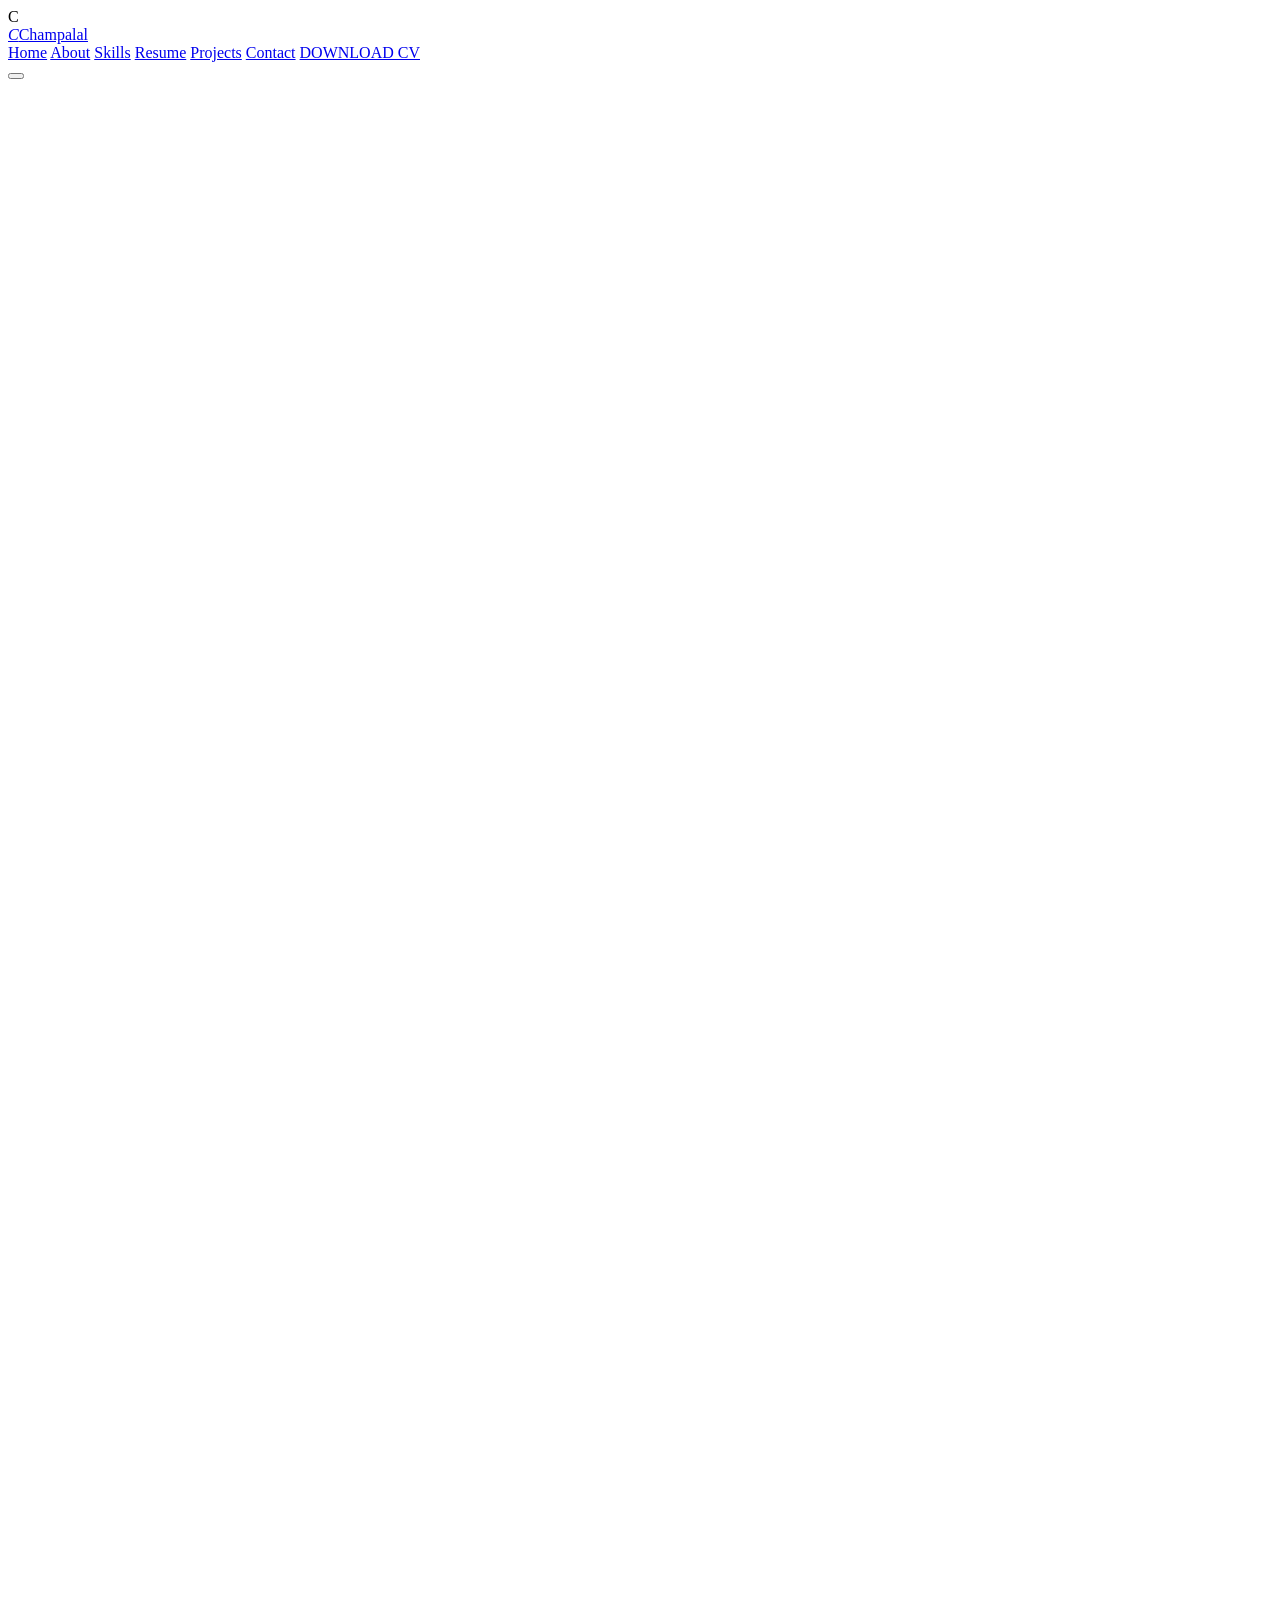
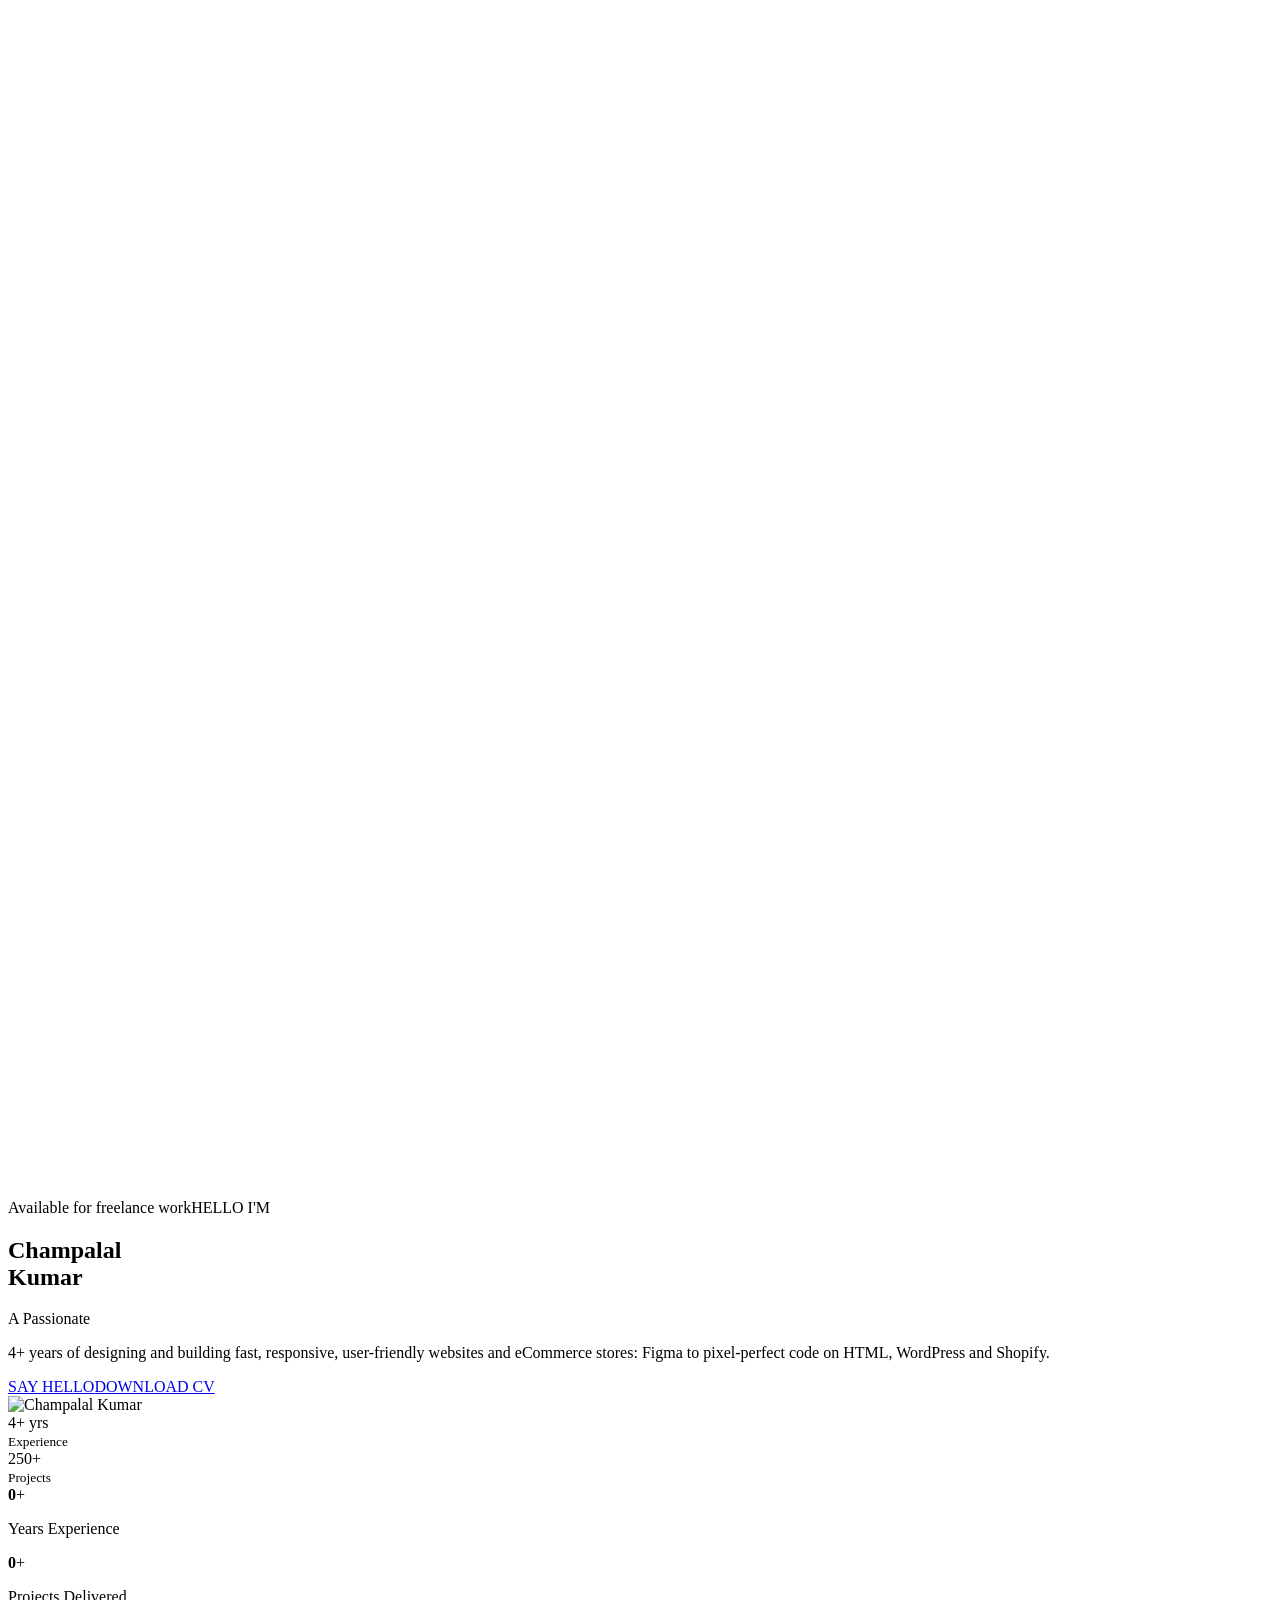
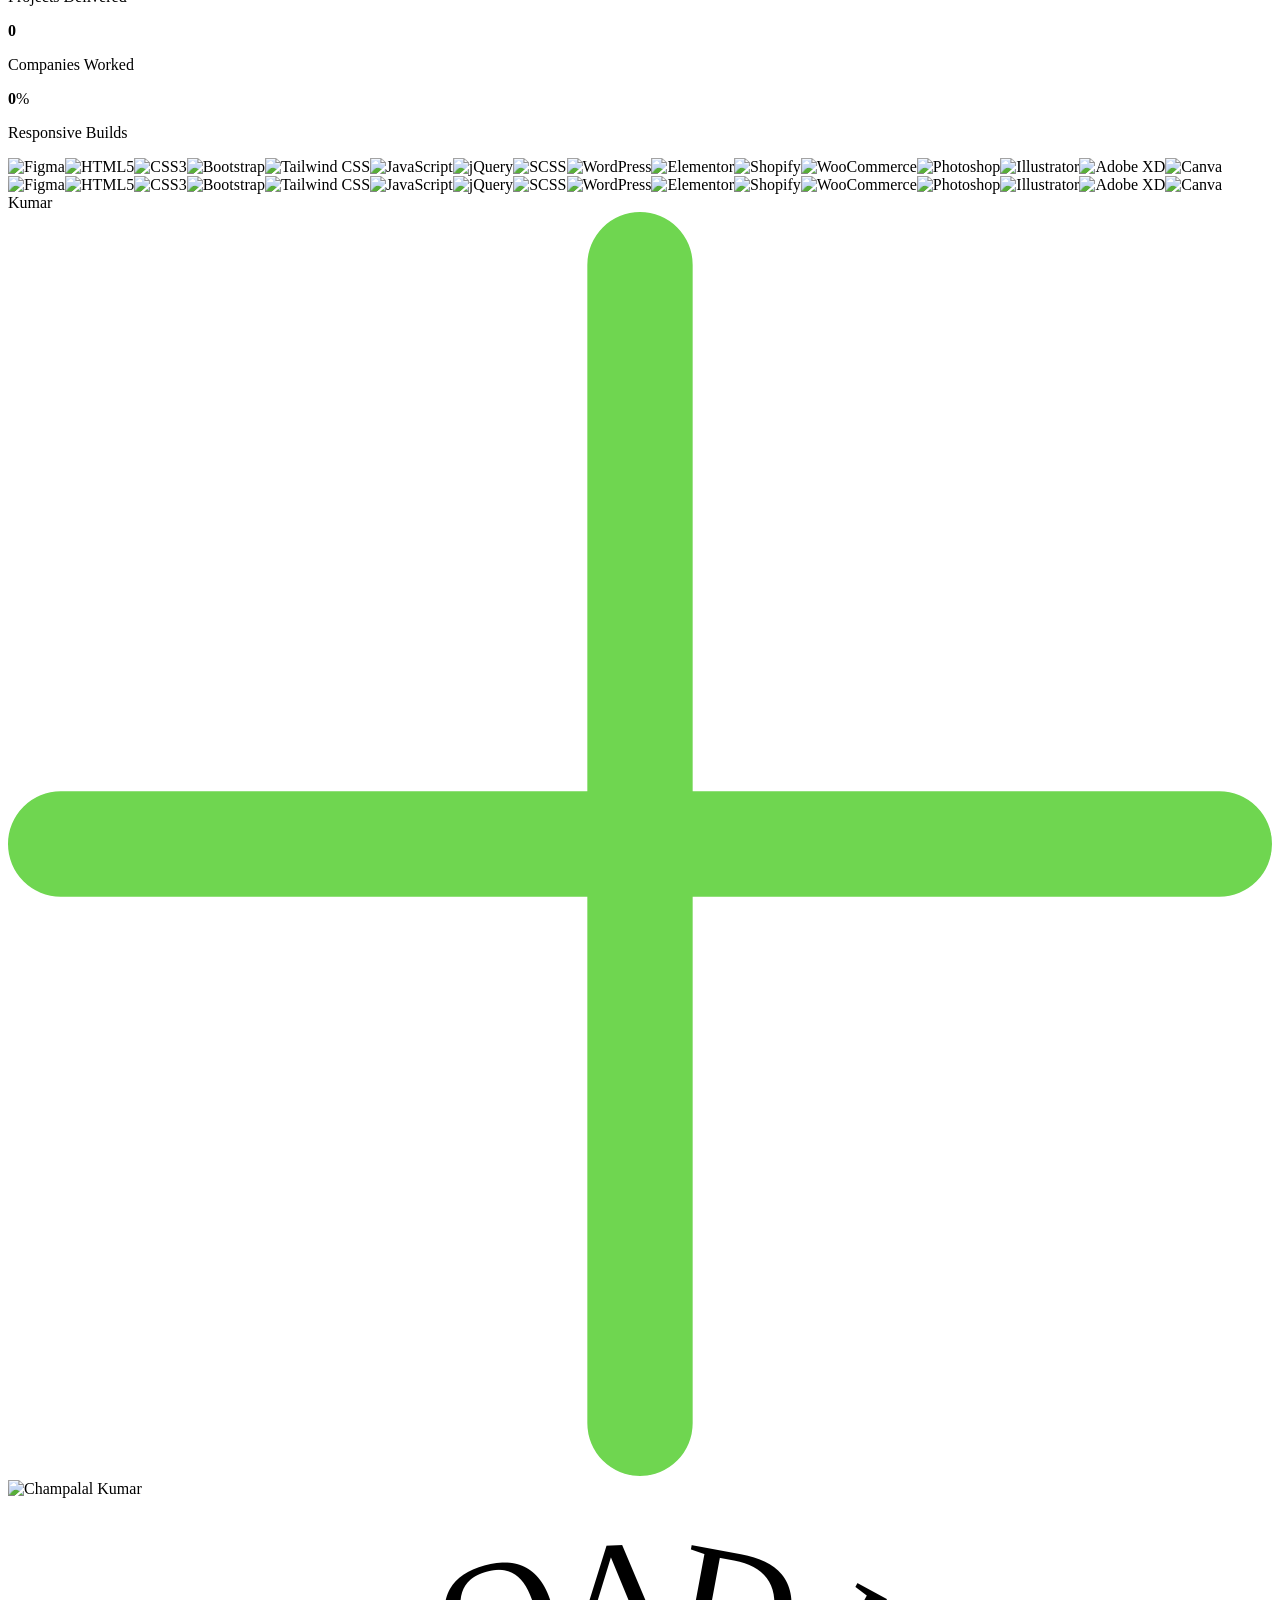
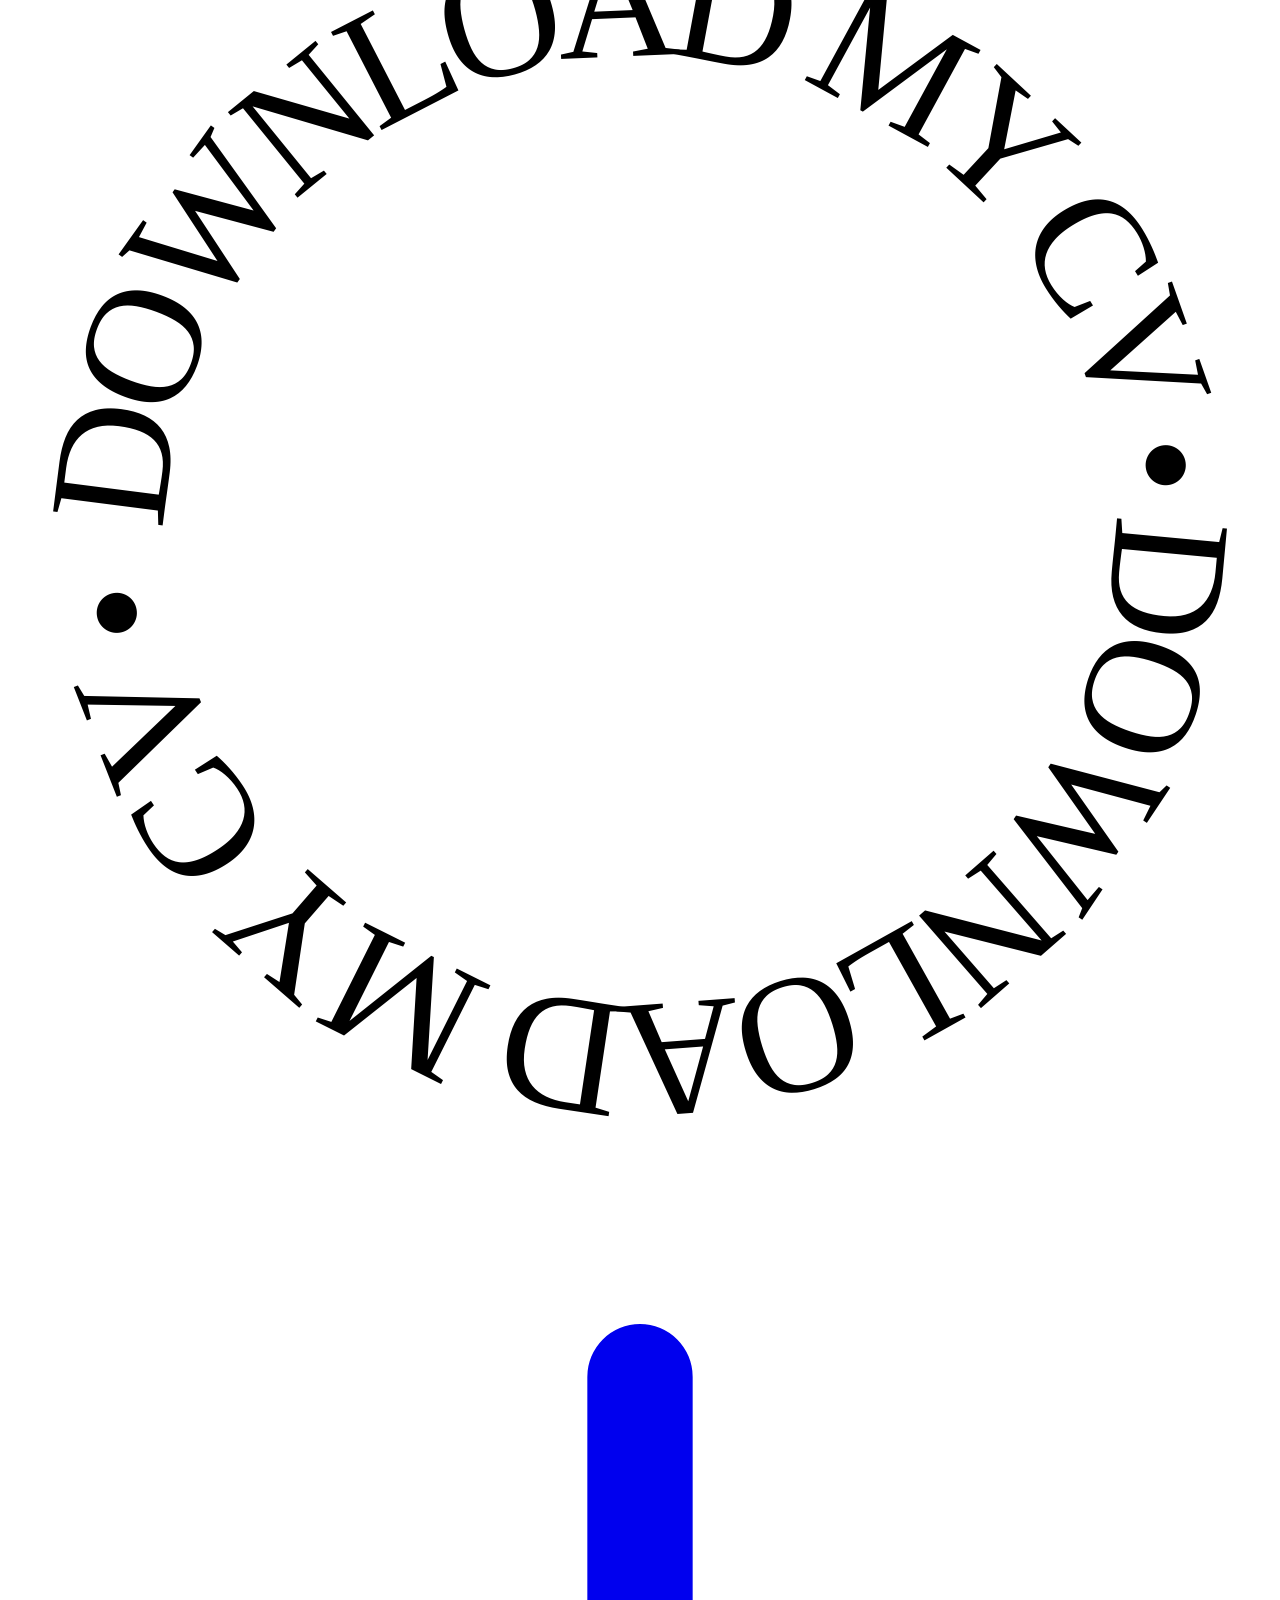
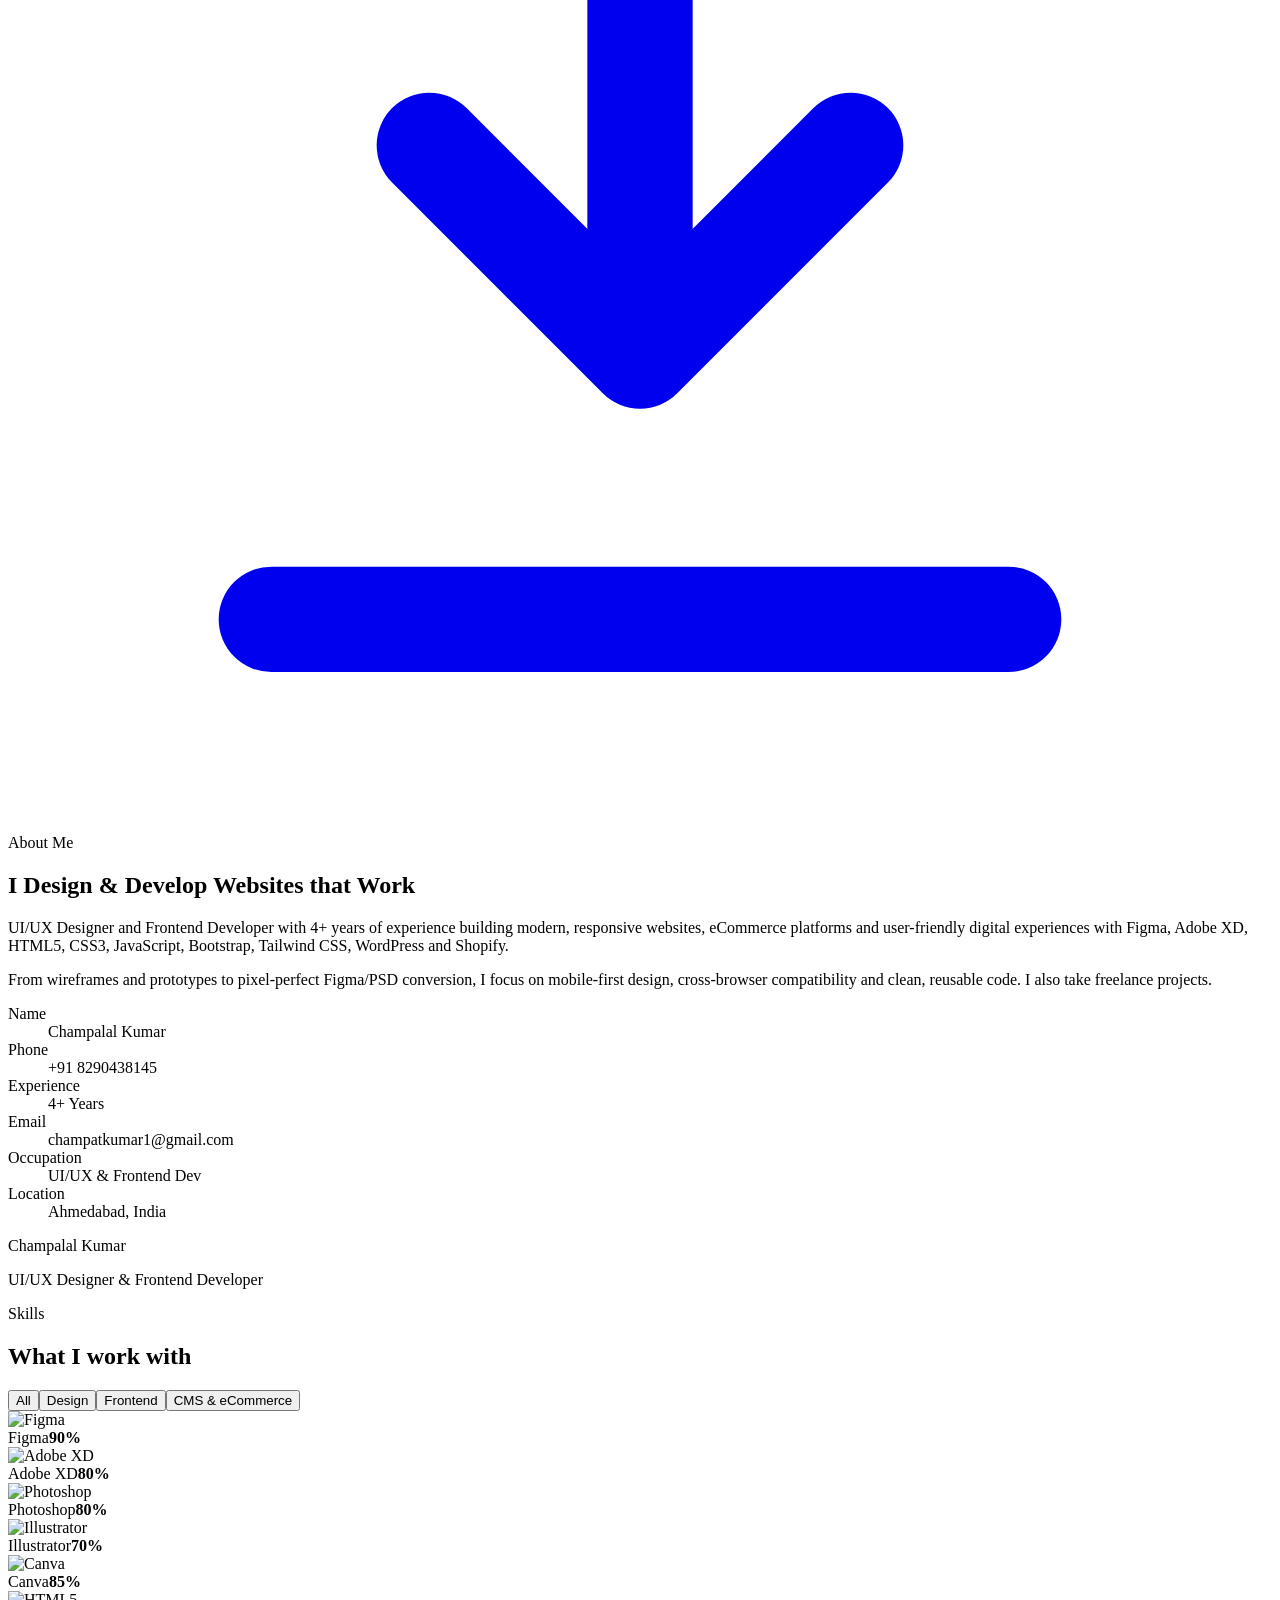
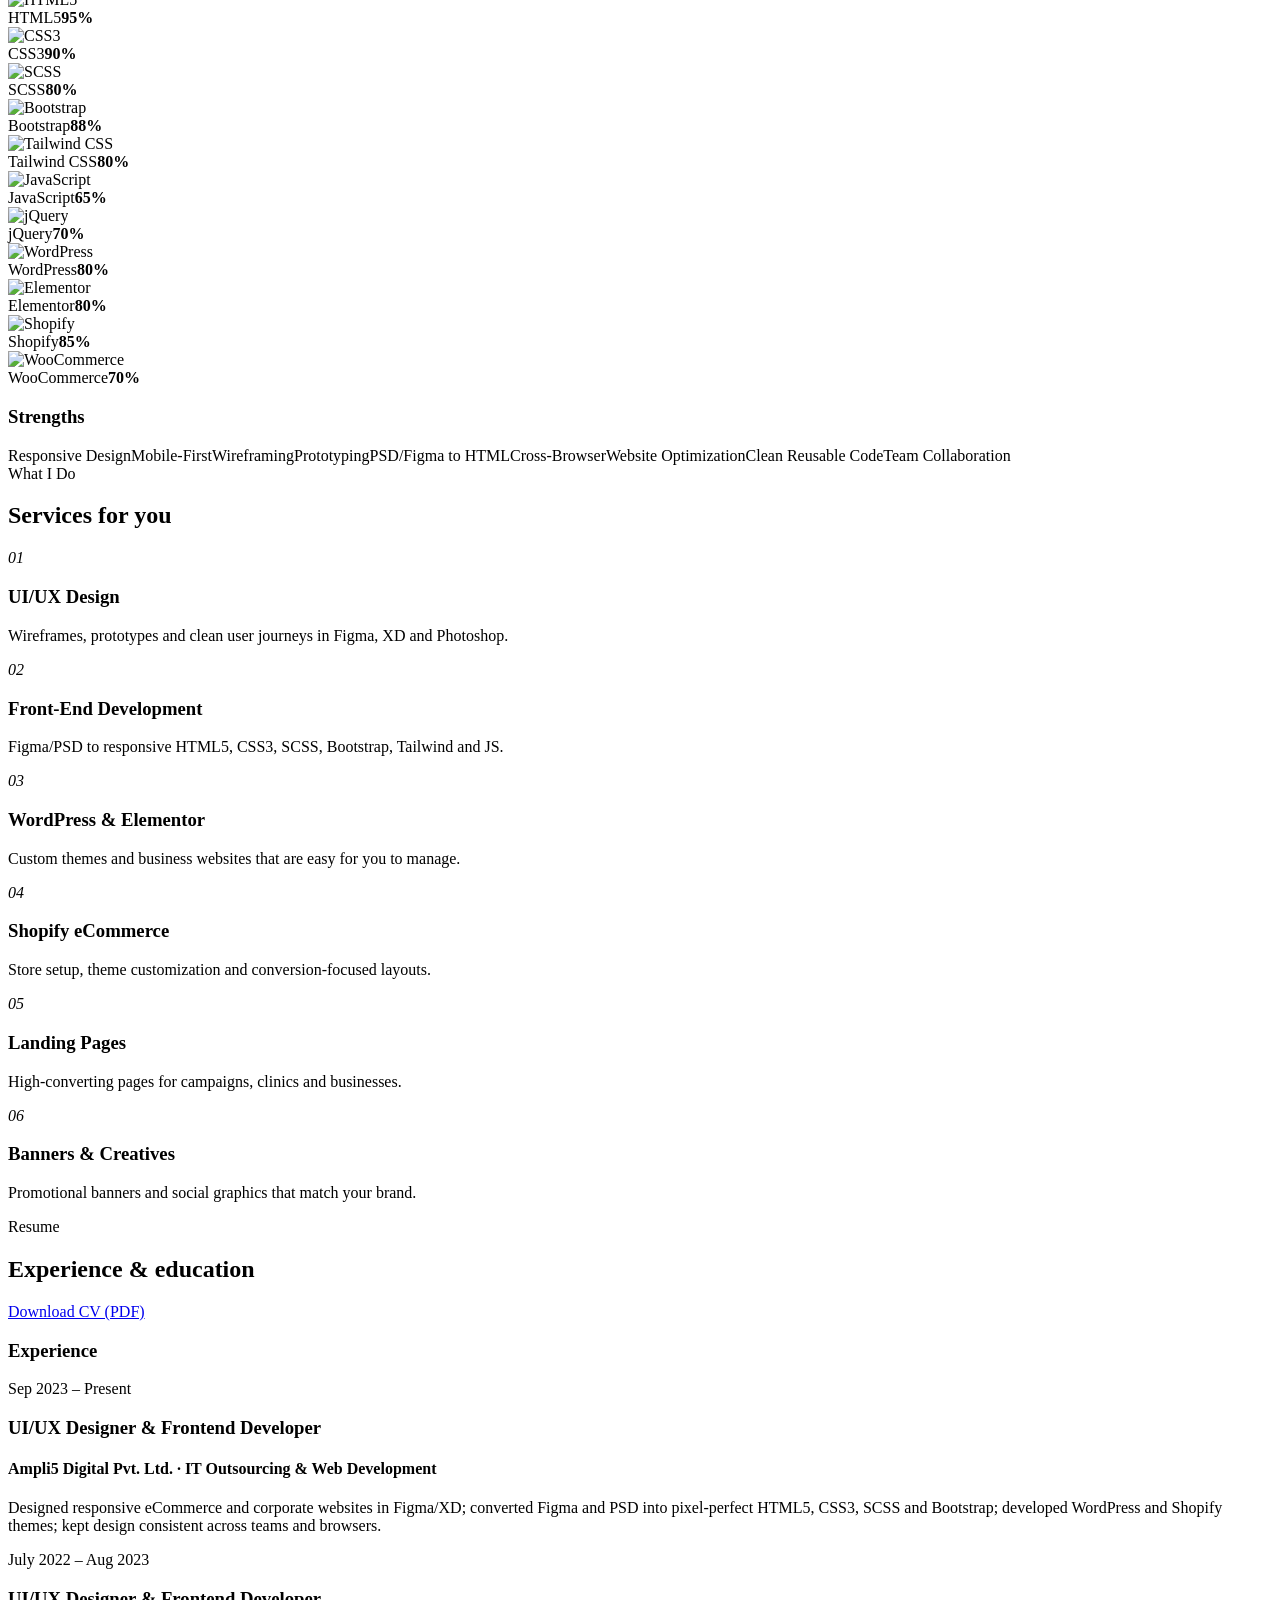
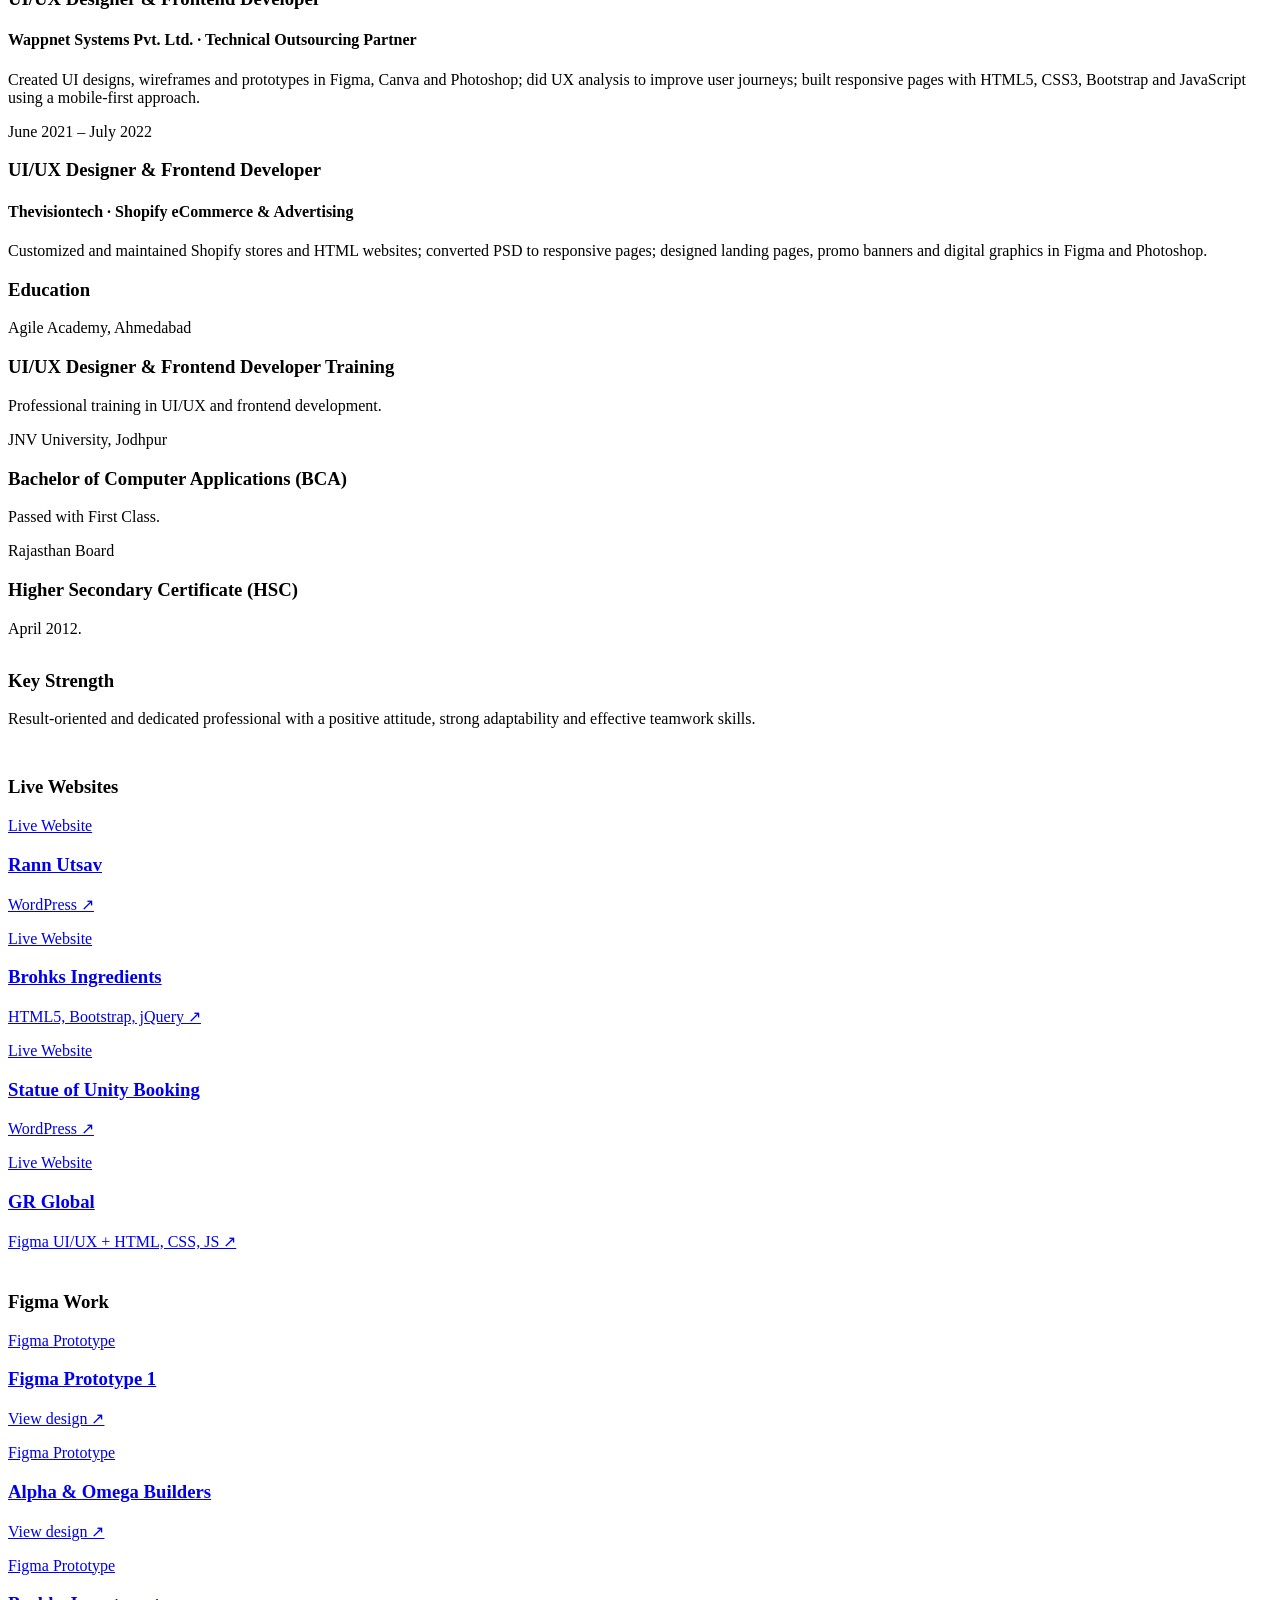
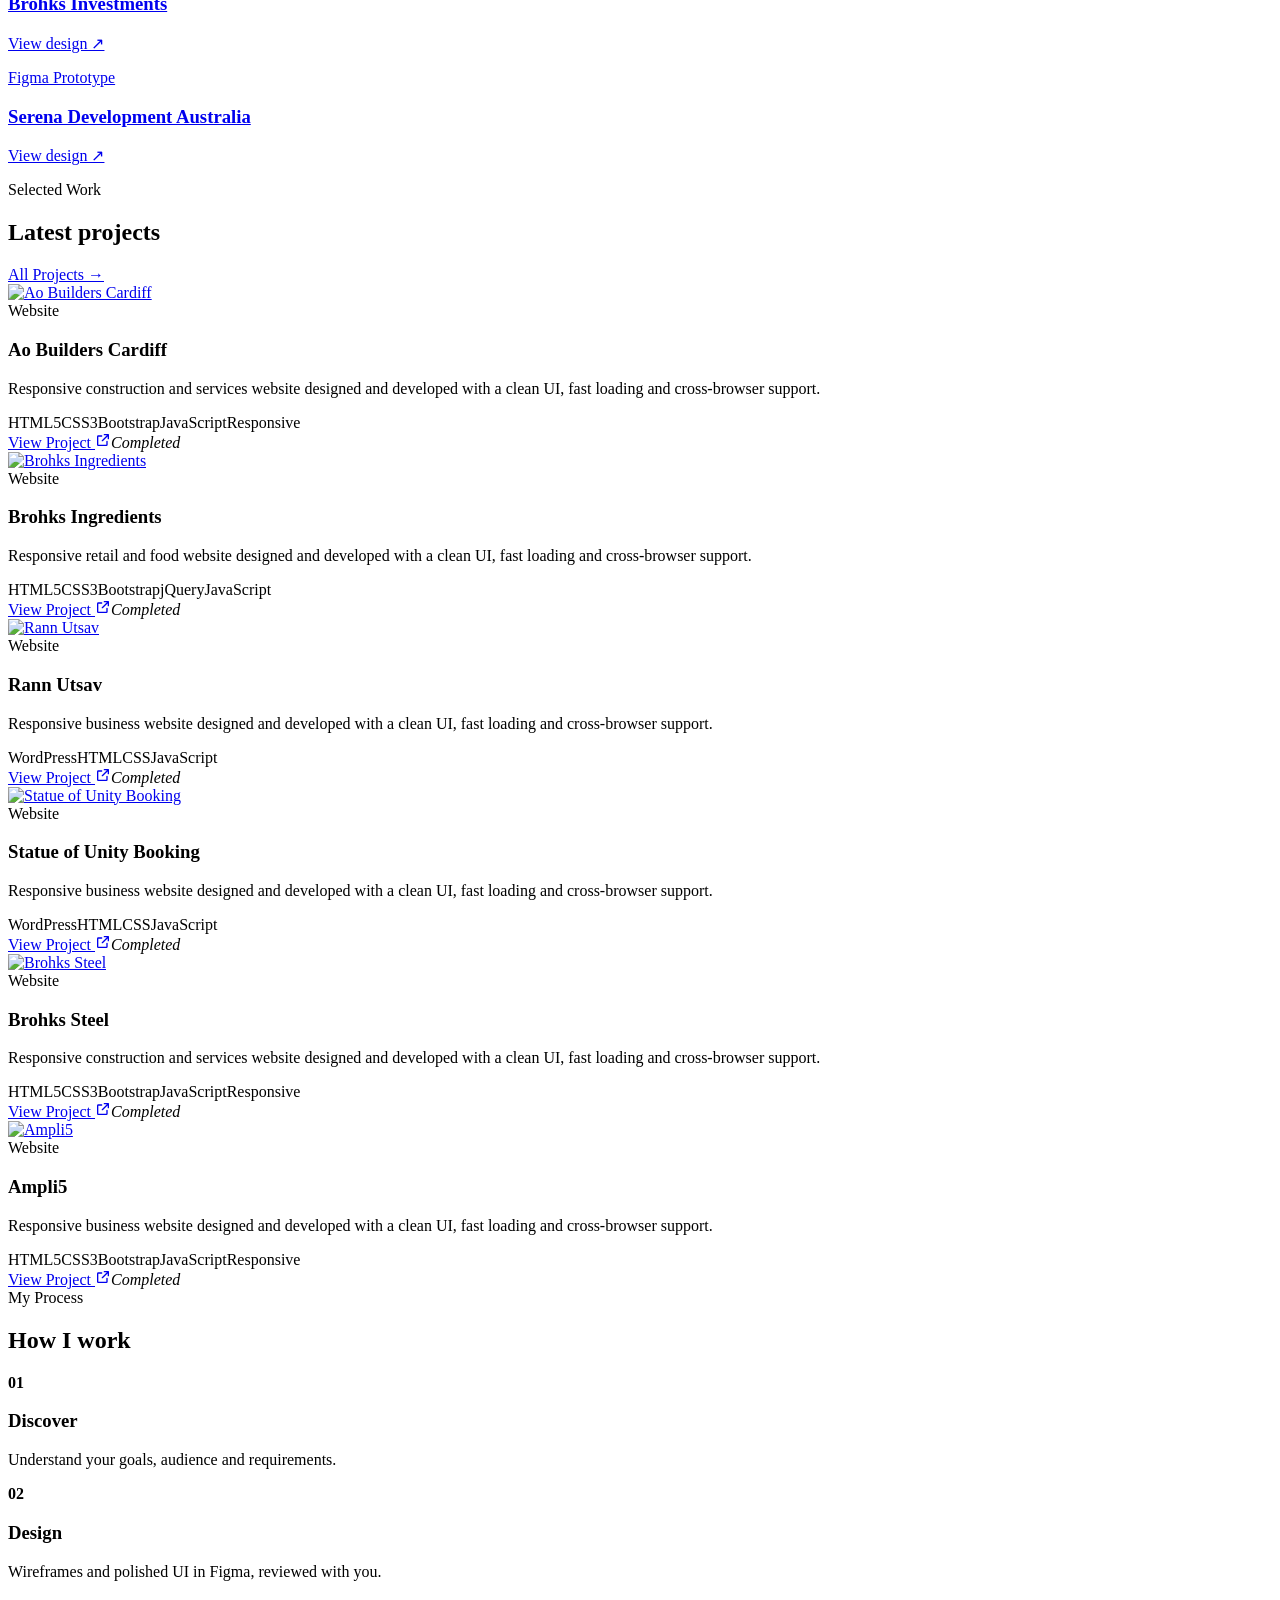
==== index.html @ 85acd635 "Champalal_UI_Developer_Portfolio new portfolio code file upload" ====
<!doctype html>
<html lang="en">

<head>
    <meta charset="utf-8">
    <meta name="viewport" content="width=device-width,initial-scale=1">
    <title>UI/UX Designer & Frontend Developer | Champalal Kumar</title>
    <meta name="description" content="Champalal Kumar - UI/UX Designer, Front-End Developer & Freelancer">
    <link rel="icon" href="images/favicon.svg">
    <link rel="preconnect" href="https://fonts.googleapis.com">
    <link rel="preconnect" href="https://fonts.gstatic.com" crossorigin>
    <link
        href="https://fonts.googleapis.com/css2?family=Jost:wght@300;400;500;600;700;800&family=Sacramento&display=swap"
        rel="stylesheet">
    <link rel="stylesheet" href="css/style.css">
</head>

<body>
    <div id="loader">
        <div class="ld"><span>C</span><i></i></div>
    </div>
    <div id="cur-dot"></div>
    <div id="cur-ring"></div>
    <div id="progress"></div>
    <header id="nav">
        <a class="brand" href="index.html"><em class="lg">C</em>Champalal</a>
        <nav id="menu">
            <a href="index.html#home">Home</a>
            <a href="index.html#about">About</a>
            <a href="index.html#skills">Skills</a>
            <a href="index.html#resume">Resume</a>
            <a href="projects.html">Projects</a>
            <a href="index.html#contact">Contact</a>
            <a class="btn small ghost cv" href="Champalal_Kumar_UIUX_Designer_and_Frontend_Developer.pdf" download>DOWNLOAD CV</a>
        </nav>
            <button id="burger" aria-label="Menu"><span></span><span></span><span></span></button>
    </header>
    <section class="hero" id="home">
        <div class="blob b1"></div>
        <div class="blob b2"></div><svg class="spk s1" viewBox="0 0 24 24">
            <path d="M12 1v22M1 12h22" stroke="#fff" stroke-width="2" stroke-linecap="round" />
        </svg><svg class="spk s2" viewBox="0 0 24 24">
            <path d="M12 1v22M1 12h22" stroke="#fff" stroke-width="2" stroke-linecap="round" />
        </svg><svg class="spk s3" viewBox="0 0 24 24">
            <path d="M12 1v22M1 12h22" stroke="#fff" stroke-width="2" stroke-linecap="round" />
        </svg><svg class="spk s4" viewBox="0 0 24 24">
            <path d="M12 1v22M1 12h22" stroke="#fff" stroke-width="2" stroke-linecap="round" />
        </svg><svg class="sq" viewBox="0 0 60 40" fill="none" stroke="#fff" stroke-width="2" stroke-linecap="round">
            <path d="M4 30c6-10 10 4 14-8s8 4 12-6 8 6 14-2" />
        </svg>
        <div class="wrap grid2">
            <div class="reveal"><span class="pill"><i></i> Available for freelance work</span><span class="hello">HELLO
                    I'M</span>
                <h1 class="big"><span class="split">Champalal</span><br><span class="split">Kumar</span></h1>
                <p class="typed">A Passionate <b id="typed"></b><span class="caret"></span></p>
                <p class="lead">4+ years of designing and building fast, responsive, user-friendly websites and
                    eCommerce stores: Figma to pixel-perfect code on HTML, WordPress and Shopify.</p>
                <div class="cta"><a class="btn" href="#contact">SAY HELLO</a><a class="btn ghost"
                        href="Champalal_Kumar_UIUX_Designer_and_Frontend_Developer.pdf" download>DOWNLOAD CV</a></div>
            </div>
            <div class="photo cut reveal d2">
                <div class="disc"></div><img src="images/me-hero.webp" alt="Champalal Kumar">
                <div class="chip c1">4+ yrs<br><small>Experience</small></div>
                <div class="chip c2">250+<br><small>Projects</small></div>
            </div>
        </div>
    </section>
    <section class="stats">
        <div class="wrap grid4">
            <div class="reveal"><b data-count="4">0</b>+<p>Years Experience</p>
            </div>
            <div class="reveal d1"><b data-count="250">0</b>+<p>Projects Delivered</p>
            </div>
            <div class="reveal d2"><b data-count="3">0</b>
                <p>Companies Worked</p>
            </div>
            <div class="reveal d3"><b data-count="100">0</b>%<p>Responsive Builds</p>
            </div>
        </div>
    </section>
    <div class="marq">
        <div class="mt"><span class="lgo" title="Figma"><img src="images/logos/figma.svg" alt="Figma"
                    loading="lazy"></span><span class="lgo" title="HTML5"><img src="images/logos/html5.svg" alt="HTML5"
                    loading="lazy"></span><span class="lgo" title="CSS3"><img src="images/logos/css.svg" alt="CSS3"
                    loading="lazy"></span><span class="lgo" title="Bootstrap"><img src="images/logos/bootstrap.svg"
                    alt="Bootstrap" loading="lazy"></span><span class="lgo" title="Tailwind CSS"><img
                    src="images/logos/tailwindcss.svg" alt="Tailwind CSS" loading="lazy"></span><span class="lgo"
                title="JavaScript"><img src="images/logos/javascript.svg" alt="JavaScript" loading="lazy"></span><span
                class="lgo" title="jQuery"><img src="images/logos/jquery.svg" alt="jQuery" loading="lazy"></span><span
                class="lgo" title="SCSS"><img src="images/logos/sass.svg" alt="SCSS" loading="lazy"></span><span
                class="lgo" title="WordPress"><img src="images/logos/wordpress.svg" alt="WordPress"
                    loading="lazy"></span><span class="lgo" title="Elementor"><img src="images/logos/elementor.svg"
                    alt="Elementor" loading="lazy"></span><span class="lgo" title="Shopify"><img
                    src="images/logos/shopify.svg" alt="Shopify" loading="lazy"></span><span class="lgo"
                title="WooCommerce"><img src="images/logos/woocommerce.svg" alt="WooCommerce"
                    loading="lazy"></span><span class="lgo" title="Photoshop"><img src="images/logos/photoshop.svg"
                    alt="Photoshop" loading="lazy"></span><span class="lgo" title="Illustrator"><img
                    src="images/logos/illustrator.svg" alt="Illustrator" loading="lazy"></span><span class="lgo"
                title="Adobe XD"><img src="images/logos/xd.svg" alt="Adobe XD" loading="lazy"></span><span class="lgo"
                title="Canva"><img src="images/logos/canva.svg" alt="Canva" loading="lazy"></span><span class="lgo"
                title="Figma"><img src="images/logos/figma.svg" alt="Figma" loading="lazy"></span><span class="lgo"
                title="HTML5"><img src="images/logos/html5.svg" alt="HTML5" loading="lazy"></span><span class="lgo"
                title="CSS3"><img src="images/logos/css.svg" alt="CSS3" loading="lazy"></span><span class="lgo"
                title="Bootstrap"><img src="images/logos/bootstrap.svg" alt="Bootstrap" loading="lazy"></span><span
                class="lgo" title="Tailwind CSS"><img src="images/logos/tailwindcss.svg" alt="Tailwind CSS"
                    loading="lazy"></span><span class="lgo" title="JavaScript"><img src="images/logos/javascript.svg"
                    alt="JavaScript" loading="lazy"></span><span class="lgo" title="jQuery"><img
                    src="images/logos/jquery.svg" alt="jQuery" loading="lazy"></span><span class="lgo" title="SCSS"><img
                    src="images/logos/sass.svg" alt="SCSS" loading="lazy"></span><span class="lgo"
                title="WordPress"><img src="images/logos/wordpress.svg" alt="WordPress" loading="lazy"></span><span
                class="lgo" title="Elementor"><img src="images/logos/elementor.svg" alt="Elementor"
                    loading="lazy"></span><span class="lgo" title="Shopify"><img src="images/logos/shopify.svg"
                    alt="Shopify" loading="lazy"></span><span class="lgo" title="WooCommerce"><img
                    src="images/logos/woocommerce.svg" alt="WooCommerce" loading="lazy"></span><span class="lgo"
                title="Photoshop"><img src="images/logos/photoshop.svg" alt="Photoshop" loading="lazy"></span><span
                class="lgo" title="Illustrator"><img src="images/logos/illustrator.svg" alt="Illustrator"
                    loading="lazy"></span><span class="lgo" title="Adobe XD"><img src="images/logos/xd.svg"
                    alt="Adobe XD" loading="lazy"></span><span class="lgo" title="Canva"><img
                    src="images/logos/canva.svg" alt="Canva" loading="lazy"></span></div>
    </div>
    <section class="sec light" id="about">
        <div class="bgtxt" aria-hidden="true">Kumar</div><svg class="spk sg" viewBox="0 0 24 24">
            <path d="M12 1v22M1 12h22" stroke="#6fd650" stroke-width="2" stroke-linecap="round" />
        </svg>
        <div class="wrap grid2 top aboutg">
            <div class="reveal">
                <div class="acard"><i class="q1"></i><i class="q2"></i><i class="q3"></i>
                    <div class="aimg"><img src="images/me-about.webp" alt="Champalal Kumar" loading="lazy"></div>
                    <a class="cvbadge" href="Champalal_Kumar_UIUX_Designer_and_Frontend_Developer.pdf" download
                        aria-label="Download my CV"><svg class="rt" viewBox="0 0 120 120">
                            <defs>
                                <path id="cp" d="M60,60 m-45,0 a45,45 0 1,1 90,0 a45,45 0 1,1 -90,0" />
                            </defs><text>
                                <textPath href="#cp" textLength="278" lengthAdjust="spacing">DOWNLOAD MY CV • DOWNLOAD
                                    MY CV •</textPath>
                            </text>
                        </svg><svg class="dl" viewBox="0 0 24 24" fill="none" stroke="currentColor" stroke-width="2"
                            stroke-linecap="round" stroke-linejoin="round">
                            <path d="M12 4v11m0 0l-4-4m4 4l4-4M5 20h14" />
                        </svg></a>
                </div>
            </div>
            <div class="reveal d1"><span class="kicker">About Me</span>
                <h2>I Design & Develop Websites that Work</h2>
                <p>UI/UX Designer and Frontend Developer with 4+ years of experience building modern, responsive
                    websites, eCommerce platforms and user-friendly digital experiences with Figma, Adobe XD, HTML5,
                    CSS3, JavaScript, Bootstrap, Tailwind CSS, WordPress and Shopify.</p>
                <p>From wireframes and prototypes to pixel-perfect Figma/PSD conversion, I focus on mobile-first design,
                    cross-browser compatibility and clean, reusable code. I also take freelance projects.</p>
                <dl class="dinfo">
                    <dt>Name</dt>
                    <dd>Champalal Kumar</dd>
                    <dt>Phone</dt>
                    <dd>+91 8290438145</dd>
                    <dt>Experience</dt>
                    <dd>4+ Years</dd>
                    <dt>Email</dt>
                    <dd>champatkumar1@gmail.com</dd>
                    <dt>Occupation</dt>
                    <dd>UI/UX &amp; Frontend Dev</dd>
                    <dt>Location</dt>
                    <dd>Ahmedabad, India</dd>
                </dl>
                <div class="sign"><span>Champalal Kumar</span>
                    <p><!--<b>CHAMPALAL KUMAR</b> -->UI/UX Designer &amp; Frontend Developer</p>
                </div>
            </div>
        </div>
    </section>
    <section class="sec alt" id="skills">
        <div class="wrap"><span class="kicker">Skills</span>
            <h2 class="reveal">What I work with</h2>
            <div class="stabs reveal"><button data-s="all" class=active>All</button><button
                    data-s="design">Design</button><button data-s="frontend">Frontend</button><button data-s="cms">CMS &
                    eCommerce</button></div>
            <div class="skgrid">
                <div class="skc reveal" data-g="design"><img src="images/logos/figma.svg" alt="Figma" loading="lazy">
                    <div>
                        <div class="skn"><span>Figma</span><b>90%</b></div>
                        <div class="track"><i data-w="90"></i></div>
                    </div>
                </div>
                <div class="skc reveal" data-g="design"><img src="images/logos/xd.svg" alt="Adobe XD" loading="lazy">
                    <div>
                        <div class="skn"><span>Adobe XD</span><b>80%</b></div>
                        <div class="track"><i data-w="80"></i></div>
                    </div>
                </div>
                <div class="skc reveal" data-g="design"><img src="images/logos/photoshop.svg" alt="Photoshop"
                        loading="lazy">
                    <div>
                        <div class="skn"><span>Photoshop</span><b>80%</b></div>
                        <div class="track"><i data-w="80"></i></div>
                    </div>
                </div>
                <div class="skc reveal" data-g="design"><img src="images/logos/illustrator.svg" alt="Illustrator"
                        loading="lazy">
                    <div>
                        <div class="skn"><span>Illustrator</span><b>70%</b></div>
                        <div class="track"><i data-w="70"></i></div>
                    </div>
                </div>
                <div class="skc reveal" data-g="design"><img src="images/logos/canva.svg" alt="Canva" loading="lazy">
                    <div>
                        <div class="skn"><span>Canva</span><b>85%</b></div>
                        <div class="track"><i data-w="85"></i></div>
                    </div>
                </div>
                <div class="skc reveal" data-g="frontend"><img src="images/logos/html5.svg" alt="HTML5" loading="lazy">
                    <div>
                        <div class="skn"><span>HTML5</span><b>95%</b></div>
                        <div class="track"><i data-w="95"></i></div>
                    </div>
                </div>
                <div class="skc reveal" data-g="frontend"><img src="images/logos/css.svg" alt="CSS3" loading="lazy">
                    <div>
                        <div class="skn"><span>CSS3</span><b>90%</b></div>
                        <div class="track"><i data-w="90"></i></div>
                    </div>
                </div>
                <div class="skc reveal" data-g="frontend"><img src="images/logos/sass.svg" alt="SCSS" loading="lazy">
                    <div>
                        <div class="skn"><span>SCSS</span><b>80%</b></div>
                        <div class="track"><i data-w="80"></i></div>
                    </div>
                </div>
                <div class="skc reveal" data-g="frontend"><img src="images/logos/bootstrap.svg" alt="Bootstrap"
                        loading="lazy">
                    <div>
                        <div class="skn"><span>Bootstrap</span><b>88%</b></div>
                        <div class="track"><i data-w="88"></i></div>
                    </div>
                </div>
                <div class="skc reveal" data-g="frontend"><img src="images/logos/tailwindcss.svg" alt="Tailwind CSS"
                        loading="lazy">
                    <div>
                        <div class="skn"><span>Tailwind CSS</span><b>80%</b></div>
                        <div class="track"><i data-w="80"></i></div>
                    </div>
                </div>
                <div class="skc reveal" data-g="frontend"><img src="images/logos/javascript.svg" alt="JavaScript"
                        loading="lazy">
                    <div>
                        <div class="skn"><span>JavaScript</span><b>65%</b></div>
                        <div class="track"><i data-w="65"></i></div>
                    </div>
                </div>
                <div class="skc reveal" data-g="frontend"><img src="images/logos/jquery.svg" alt="jQuery"
                        loading="lazy">
                    <div>
                        <div class="skn"><span>jQuery</span><b>70%</b></div>
                        <div class="track"><i data-w="70"></i></div>
                    </div>
                </div>
                <div class="skc reveal" data-g="cms"><img src="images/logos/wordpress.svg" alt="WordPress"
                        loading="lazy">
                    <div>
                        <div class="skn"><span>WordPress</span><b>80%</b></div>
                        <div class="track"><i data-w="80"></i></div>
                    </div>
                </div>
                <div class="skc reveal" data-g="cms"><img src="images/logos/elementor.svg" alt="Elementor"
                        loading="lazy">
                    <div>
                        <div class="skn"><span>Elementor</span><b>80%</b></div>
                        <div class="track"><i data-w="80"></i></div>
                    </div>
                </div>
                <div class="skc reveal" data-g="cms"><img src="images/logos/shopify.svg" alt="Shopify" loading="lazy">
                    <div>
                        <div class="skn"><span>Shopify</span><b>85%</b></div>
                        <div class="track"><i data-w="85"></i></div>
                    </div>
                </div>
                <div class="skc reveal" data-g="cms"><img src="images/logos/woocommerce.svg" alt="WooCommerce"
                        loading="lazy">
                    <div>
                        <div class="skn"><span>WooCommerce</span><b>70%</b></div>
                        <div class="track"><i data-w="70"></i></div>
                    </div>
                </div>
            </div>
            <div class="tags reveal">
                <h3>Strengths</h3><span>Responsive
                    Design</span><span>Mobile-First</span><span>Wireframing</span><span>Prototyping</span><span>PSD/Figma
                    to HTML</span><span>Cross-Browser</span><span>Website Optimization</span><span>Clean Reusable
                    Code</span><span>Team Collaboration</span>
            </div>
        </div>
    </section>
    </section>
    <section class="sec">
        <div class="wrap"><span class="kicker">What I Do</span>
            <h2 class="reveal">Services for you</h2>
            <div class="grid3">
                <div class="svc reveal d0"><em>01</em>
                    <h3>UI/UX Design</h3>
                    <p>Wireframes, prototypes and clean user journeys in Figma, XD and Photoshop.</p>
                </div>
                <div class="svc reveal d1"><em>02</em>
                    <h3>Front-End Development</h3>
                    <p>Figma/PSD to responsive HTML5, CSS3, SCSS, Bootstrap, Tailwind and JS.</p>
                </div>
                <div class="svc reveal d2"><em>03</em>
                    <h3>WordPress & Elementor</h3>
                    <p>Custom themes and business websites that are easy for you to manage.</p>
                </div>
                <div class="svc reveal d0"><em>04</em>
                    <h3>Shopify eCommerce</h3>
                    <p>Store setup, theme customization and conversion-focused layouts.</p>
                </div>
                <div class="svc reveal d1"><em>05</em>
                    <h3>Landing Pages</h3>
                    <p>High-converting pages for campaigns, clinics and businesses.</p>
                </div>
                <div class="svc reveal d2"><em>06</em>
                    <h3>Banners & Creatives</h3>
                    <p>Promotional banners and social graphics that match your brand.</p>
                </div>
            </div>
        </div>
    </section>
    <section class="sec alt" id="resume">
        <div class="wrap">
            <div class="row-h">
                <div><span class="kicker">Resume</span>
                    <h2 class="reveal">Experience & education</h2>
                </div><a class="btn" href="Champalal_Kumar_UIUX_Designer_and_Frontend_Developer.pdf" download>Download
                    CV (PDF)</a>
            </div>
            <div class="grid2 top">
                <div>
                    <h3 class="sh reveal">Experience</h3>
                    <div class="timeline">
                        <div class="tl reveal"><span>Sep 2023 – Present</span>
                            <h3>UI/UX Designer & Frontend Developer</h3>
                            <h4>Ampli5 Digital Pvt. Ltd. · IT Outsourcing & Web Development</h4>
                            <p>Designed responsive eCommerce and corporate websites in Figma/XD; converted Figma and PSD
                                into pixel-perfect HTML5, CSS3, SCSS and Bootstrap; developed WordPress and Shopify
                                themes; kept design consistent across teams and browsers.</p>
                        </div>
                        <div class="tl reveal"><span>July 2022 – Aug 2023</span>
                            <h3>UI/UX Designer & Frontend Developer</h3>
                            <h4>Wappnet Systems Pvt. Ltd. · Technical Outsourcing Partner</h4>
                            <p>Created UI designs, wireframes and prototypes in Figma, Canva and Photoshop; did UX
                                analysis to improve user journeys; built responsive pages with HTML5, CSS3, Bootstrap
                                and JavaScript using a mobile-first approach.</p>
                        </div>
                        <div class="tl reveal"><span>June 2021 – July 2022</span>
                            <h3>UI/UX Designer & Frontend Developer</h3>
                            <h4>Thevisiontech · Shopify eCommerce & Advertising</h4>
                            <p>Customized and maintained Shopify stores and HTML websites; converted PSD to responsive
                                pages; designed landing pages, promo banners and digital graphics in Figma and
                                Photoshop.</p>
                        </div>
                    </div>
                </div>
                <div>
                    <h3 class="sh reveal">Education</h3>
                    <div class="timeline">
                        <div class="tl reveal"><span>Agile Academy, Ahmedabad</span>
                            <h3>UI/UX Designer & Frontend Developer Training</h3>
                            <p>Professional training in UI/UX and frontend development.</p>
                        </div>
                        <div class="tl reveal"><span>JNV University, Jodhpur</span>
                            <h3>Bachelor of Computer Applications (BCA)</h3>
                            <p>Passed with First Class.</p>
                        </div>
                        <div class="tl reveal"><span>Rajasthan Board</span>
                            <h3>Higher Secondary Certificate (HSC)</h3>
                            <p>April 2012.</p>
                        </div>
                    </div>
                    <h3 class="sh reveal" style="margin-top:2rem">Key Strength</h3>
                    <p class="reveal">Result-oriented and dedicated professional with a positive attitude, strong
                        adaptability and effective teamwork skills.</p>
                </div>
            </div>
            <h3 class="sh reveal" style="margin-top:3rem">Live Websites</h3>
            <div class="grid4 lives"><a class="live reveal d0" href="https://www.rannutsav.in/" target="_blank"
                    rel="noopener"><span>Live Website</span>
                    <h3>Rann Utsav</h3>
                    <p>WordPress ↗</p>
                </a><a class="live reveal d1" href="https://brohks-ingredients.com/" target="_blank"
                    rel="noopener"><span>Live Website</span>
                    <h3>Brohks Ingredients</h3>
                    <p>HTML5, Bootstrap, jQuery ↗</p>
                </a><a class="live reveal d2" href="https://www.statueofunitybooking.com/" target="_blank"
                    rel="noopener"><span>Live Website</span>
                    <h3>Statue of Unity Booking</h3>
                    <p>WordPress ↗</p>
                </a><a class="live reveal d0" href="https://grglobal.co.in/" target="_blank" rel="noopener"><span>Live
                        Website</span>
                    <h3>GR Global</h3>
                    <p>Figma UI/UX + HTML, CSS, JS ↗</p>
                </a></div>
            <h3 class="sh reveal" style="margin-top:2.5rem">Figma Work</h3>
            <div class="grid4 lives"><a class="live reveal d0"
                    href="https://www.figma.com/proto/jzwBtdjIbGLHiq2HhcL6DL/Untitled?node-id=164-612&t=qAJo6vEO34PH6sAC-0&scaling=scale-down-width&content-scaling=fixed&page-id=0%3A1&starting-point-node-id=164%3A612"
                    target="_blank" rel="noopener"><span>Figma Prototype</span>
                    <h3>Figma Prototype 1</h3>
                    <p>View design ↗</p>
                </a><a class="live reveal d1"
                    href="https://www.figma.com/proto/vMpnm9noqz1UoS8YcNTsqs/ALPHA---OMEGA-BUILDERS?node-id=360-1758&t=yBSGNd8EaetUhtud-0&scaling=scale-down-width&content-scaling=fixed&page-id=0%3A1&starting-point-node-id=254%3A77"
                    target="_blank" rel="noopener"><span>Figma Prototype</span>
                    <h3>Alpha & Omega Builders</h3>
                    <p>View design ↗</p>
                </a><a class="live reveal d2"
                    href="https://www.figma.com/proto/LNQBQfY6sbVeAbobZZiRMO/Brohks-Investments-Limited?node-id=164-252&t=AtEd708zKlZlPGKm-0&scaling=scale-down-width&content-scaling=fixed&page-id=0%3A1"
                    target="_blank" rel="noopener"><span>Figma Prototype</span>
                    <h3>Brohks Investments</h3>
                    <p>View design ↗</p>
                </a><a class="live reveal d0"
                    href="https://www.figma.com/proto/q8cqLiYwHnibdoDpV2iCuf/Serena-Development-Australia?node-id=280-14&t=89EIsg8B2sI5gOA6-0&scaling=scale-down-width&content-scaling=fixed&page-id=0%3A1"
                    target="_blank" rel="noopener"><span>Figma Prototype</span>
                    <h3>Serena Development Australia</h3>
                    <p>View design ↗</p>
                </a></div>
        </div>
    </section>
    <section class="sec" id="work">
        <div class="wrap">
            <div class="row-h">
                <div><span class="kicker">Selected Work</span>
                    <h2 class="reveal">Latest projects</h2>
                </div><a class="btn ghost" href="projects.html">All Projects →</a>
            </div>
            <div class="grid3 cards">
                <article class="pcard reveal" data-cat="web"><a class="pthumb"
                        href="https://www.aobuilderscardiff.co.uk/" target="_blank" rel="noopener"><img loading="lazy"
                            src="images/Ao-Builders-Cardiff.webp" alt="Ao Builders Cardiff"></a>
                    <div class="pbody"><span class="ptype">Website</span>
                        <h3>Ao Builders Cardiff</h3>
                        <p>Responsive construction and services website designed and developed with a clean UI, fast
                            loading and cross-browser support.</p>
                        <div class="ptags">
                            <span>HTML5</span><span>CSS3</span><span>Bootstrap</span><span>JavaScript</span><span>Responsive</span>
                        </div>
                    </div>
                    <div class="pfoot"><a href="https://www.aobuilderscardiff.co.uk/" target="_blank"
                            rel="noopener">View Project <svg viewBox="0 0 24 24" width="16" height="16" fill="none"
                                stroke="currentColor" stroke-width="2" stroke-linecap="round" stroke-linejoin="round">
                                <path d="M14 4h6v6M20 4l-9 9M18 14v5a1 1 0 0 1-1 1H5a1 1 0 0 1-1-1V7a1 1 0 0 1 1-1h5" />
                            </svg></a><em>Completed</em></div>
                </article>
                <article class="pcard reveal" data-cat="web"><a class="pthumb" href="https://brohks-ingredients.com/"
                        target="_blank" rel="noopener"><img loading="lazy"
                            src="images/Brohks-Investments-Limited-bg.webp" alt="Brohks Ingredients"></a>
                    <div class="pbody"><span class="ptype">Website</span>
                        <h3>Brohks Ingredients</h3>
                        <p>Responsive retail and food website designed and developed with a clean UI, fast loading and
                            cross-browser support.</p>
                        <div class="ptags">
                            <span>HTML5</span><span>CSS3</span><span>Bootstrap</span><span>jQuery</span><span>JavaScript</span>
                        </div>
                    </div>
                    <div class="pfoot"><a href="https://brohks-ingredients.com/" target="_blank" rel="noopener">View
                            Project <svg viewBox="0 0 24 24" width="16" height="16" fill="none" stroke="currentColor"
                                stroke-width="2" stroke-linecap="round" stroke-linejoin="round">
                                <path d="M14 4h6v6M20 4l-9 9M18 14v5a1 1 0 0 1-1 1H5a1 1 0 0 1-1-1V7a1 1 0 0 1 1-1h5" />
                            </svg></a><em>Completed</em></div>
                </article>
                <article class="pcard reveal" data-cat="web"><a class="pthumb" href="https://www.rannutsav.in/"
                        target="_blank" rel="noopener"><img loading="lazy" src="images/rannutsav.webp"
                            alt="Rann Utsav"></a>
                    <div class="pbody"><span class="ptype">Website</span>
                        <h3>Rann Utsav</h3>
                        <p>Responsive business website designed and developed with a clean UI, fast loading and
                            cross-browser support.</p>
                        <div class="ptags">
                            <span>WordPress</span><span>HTML</span><span>CSS</span><span>JavaScript</span>
                        </div>
                    </div>
                    <div class="pfoot"><a href="https://www.rannutsav.in/" target="_blank" rel="noopener">View Project
                            <svg viewBox="0 0 24 24" width="16" height="16" fill="none" stroke="currentColor"
                                stroke-width="2" stroke-linecap="round" stroke-linejoin="round">
                                <path d="M14 4h6v6M20 4l-9 9M18 14v5a1 1 0 0 1-1 1H5a1 1 0 0 1-1-1V7a1 1 0 0 1 1-1h5" />
                            </svg></a><em>Completed</em></div>
                </article>
                <article class="pcard reveal" data-cat="web"><a class="pthumb"
                        href="https://www.statueofunitybooking.com/" target="_blank" rel="noopener"><img loading="lazy"
                            src="images/statueofunitybooking.webp" alt="Statue of Unity Booking"></a>
                    <div class="pbody"><span class="ptype">Website</span>
                        <h3>Statue of Unity Booking</h3>
                        <p>Responsive business website designed and developed with a clean UI, fast loading and
                            cross-browser support.</p>
                        <div class="ptags">
                            <span>WordPress</span><span>HTML</span><span>CSS</span><span>JavaScript</span>
                        </div>
                    </div>
                    <div class="pfoot"><a href="https://www.statueofunitybooking.com/" target="_blank"
                            rel="noopener">View Project <svg viewBox="0 0 24 24" width="16" height="16" fill="none"
                                stroke="currentColor" stroke-width="2" stroke-linecap="round" stroke-linejoin="round">
                                <path d="M14 4h6v6M20 4l-9 9M18 14v5a1 1 0 0 1-1 1H5a1 1 0 0 1-1-1V7a1 1 0 0 1 1-1h5" />
                            </svg></a><em>Completed</em></div>
                </article>
                <article class="pcard reveal" data-cat="web"><a class="pthumb" href="https://brohkssteel.com/"
                        target="_blank" rel="noopener"><img loading="lazy" src="images/brohkssteel.webp"
                            alt="Brohks Steel"></a>
                    <div class="pbody"><span class="ptype">Website</span>
                        <h3>Brohks Steel</h3>
                        <p>Responsive construction and services website designed and developed with a clean UI, fast
                            loading and cross-browser support.</p>
                        <div class="ptags">
                            <span>HTML5</span><span>CSS3</span><span>Bootstrap</span><span>JavaScript</span><span>Responsive</span>
                        </div>
                    </div>
                    <div class="pfoot"><a href="https://brohkssteel.com/" target="_blank" rel="noopener">View Project
                            <svg viewBox="0 0 24 24" width="16" height="16" fill="none" stroke="currentColor"
                                stroke-width="2" stroke-linecap="round" stroke-linejoin="round">
                                <path d="M14 4h6v6M20 4l-9 9M18 14v5a1 1 0 0 1-1 1H5a1 1 0 0 1-1-1V7a1 1 0 0 1 1-1h5" />
                            </svg></a><em>Completed</em></div>
                </article>
                <article class="pcard reveal" data-cat="web"><a class="pthumb" href="https://www.ampli5.digital/"
                        target="_blank" rel="noopener"><img loading="lazy" src="images/ampli5.webp" alt="Ampli5"></a>
                    <div class="pbody"><span class="ptype">Website</span>
                        <h3>Ampli5</h3>
                        <p>Responsive business website designed and developed with a clean UI, fast loading and
                            cross-browser support.</p>
                        <div class="ptags">
                            <span>HTML5</span><span>CSS3</span><span>Bootstrap</span><span>JavaScript</span><span>Responsive</span>
                        </div>
                    </div>
                    <div class="pfoot"><a href="https://www.ampli5.digital/" target="_blank" rel="noopener">View Project
                            <svg viewBox="0 0 24 24" width="16" height="16" fill="none" stroke="currentColor"
                                stroke-width="2" stroke-linecap="round" stroke-linejoin="round">
                                <path d="M14 4h6v6M20 4l-9 9M18 14v5a1 1 0 0 1-1 1H5a1 1 0 0 1-1-1V7a1 1 0 0 1 1-1h5" />
                            </svg></a><em>Completed</em></div>
                </article>
            </div>
        </div>
    </section>
    <section class="sec alt">
        <div class="wrap"><span class="kicker">My Process</span>
            <h2 class="reveal">How I work</h2>
            <div class="grid4 steps">
                <div class="step reveal d0"><b>01</b>
                    <h3>Discover</h3>
                    <p>Understand your goals, audience and requirements.</p>
                </div>
                <div class="step reveal d1"><b>02</b>
                    <h3>Design</h3>
                    <p>Wireframes and polished UI in Figma, reviewed with you.</p>
                </div>
                <div class="step reveal d2"><b>03</b>
                    <h3>Develop</h3>
                    <p>Clean, responsive, fast code on HTML, WordPress or Shopify.</p>
                </div>
                <div class="step reveal d3"><b>04</b>
                    <h3>Deliver</h3>
                    <p>Testing, launch and support after go-live.</p>
                </div>
            </div>
        </div>
    </section>
    <section class="cta-band">
        <div class="wrap reveal">
            <h2>Have a project in mind?</h2>
            <p>I'm open to freelance projects. Let's build something great together.</p><a class="btn light"
                href="#contact">Get In Touch</a>
        </div>
    </section>
    <section class="sec" id="contact">
        <div class="wrap grid2 top">
            <div class="reveal"><span class="kicker">Contact</span>
                <h2>Let's work together</h2>
                <div class="ci"><i>📞</i>
                    <div><small>Phone / WhatsApp</small><a href="tel:+918290438145">+91 8290438145</a></div>
                </div>
                <div class="ci"><i>✉️</i>
                    <div><small>Email</small><a href="mailto:champatkumar1@gmail.com">champatkumar1@gmail.com</a></div>
                </div>
                <div class="ci"><i>📍</i>
                    <div><small>Location</small>Ahmedabad, Gujarat – 380015</div>
                </div><a class="btn" target="_blank" rel="noopener" href="https://wa.me/918290438145">Chat on
                    WhatsApp</a>
            </div>
            <form id="cform" class="reveal d1">
                <div class="two"><label>Your Name<input name="name" required></label><label>Phone<input name="phone"
                            type="tel"></label></div><label>Email<input name="email" type="email"
                        required></label><label>Subject<input name="subject" required></label><label>Message<textarea
                        name="msg" rows="5" required></textarea></label><button class="btn" type="submit">Send
                    Message</button>
                <p id="fmsg"></p>
            </form>
        </div>
    </section>
    <footer>
        <div class="wrap">
            <p>© <span id="yr"></span> Champalal Kumar · UI/UX Designer & Front-End Developer</p>
            <div class="soc"><a href="https://www.linkedin.com/in/rahul-kumar-14a824241" target="_blank"
                    rel="noopener">LinkedIn</a><a href="https://www.facebook.com/champat.champat.50" target="_blank"
                    rel="noopener">Facebook</a><a href="mailto:champatkumar1@gmail.com">Email</a></div>
        </div>
    </footer>
    <a id="top" href="#" aria-label="Back to top">↑</a>
    <div class="rail"><a href="https://www.facebook.com/champat.champat.50" target="_blank" rel="noopener"
            aria-label="Facebook">f</a><a href="https://www.linkedin.com/in/rahul-kumar-14a824241" target="_blank"
            rel="noopener" aria-label="LinkedIn">in</a><a href="mailto:champatkumar1@gmail.com"
            aria-label="Email">@</a><a href="tel:+918290438145" aria-label="Call">&#9742;</a></div>
    <div class="fabs"><a class="fab wa" target="_blank" rel="noopener"
            href="https://wa.me/918290438145?text=Hi%20Champalal%2C%20I%20want%20to%20discuss%20a%20project"
            aria-label="WhatsApp"><svg viewBox="0 0 32 32" width="28" height="28" fill="#fff">
                <path
                    d="M16 3C9 3 3.4 8.6 3.4 15.5c0 2.3.6 4.4 1.7 6.3L3 29l7.4-2c1.8 1 3.800 1.500 5.800 1.500 6.900 0 12.500-5.600 12.500-12.500S22.900 3 16 3zm0 22.800c-1.800 0-3.600-.5-5.100-1.400l-.4-.2-4.400 1.200 1.200-4.300-.3-.4c-1-1.600-1.500-3.400-1.500-5.200 0-5.600 4.600-10.200 10.200-10.200s10.200 4.600 10.200 10.200S21.600 25.800 16 25.800zm5.600-7.600c-.3-.2-1.800-.9-2.100-1-.3-.1-.5-.2-.7.200-.2.300-.8 1-.9 1.200-.2.200-.3.200-.6.100-.3-.2-1.300-.5-2.400-1.500-.9-.8-1.500-1.800-1.700-2.100-.2-.3 0-.5.100-.6l.5-.5c.1-.2.200-.3.300-.5.100-.2 0-.4 0-.5-.1-.2-.7-1.700-.9-2.300-.2-.6-.5-.5-.7-.5h-.6c-.2 0-.5.100-.8.400-.3.300-1.100 1.100-1.100 2.600s1.100 3 1.300 3.200c.2.200 2.200 3.400 5.300 4.700 3.100 1.300 3.100.9 3.600.8.600-.1 1.800-.7 2-1.400.3-.7.300-1.300.2-1.400-.1-.1-.3-.2-.6-.3z" />
            </svg><b>WhatsApp</b></a>
        <button class="fab enq" id="enqBtn" aria-label="Enquiry"><svg viewBox="0 0 24 24" width="26" height="26"
                fill="none" stroke="#fff" stroke-width="2" stroke-linecap="round" stroke-linejoin="round">
                <path d="M4 4h16v12H8l-4 4z" />
                <path d="M8 9h8M8 12h5" />
            </svg><b>Enquiry</b></button>
    </div>
    <div id="modal">
        <div class="mbox"><button id="mClose" aria-label="Close">×</button><span class="kicker">Quick Enquiry</span>
            <h3>Tell me about your project</h3>
            <form id="eform"><label>Name<input name="name" required></label><label>Phone / WhatsApp<input name="phone"
                        type="tel" required></label><label>Service<select name="svc">
                        <option>Website Design</option>
                        <option>WordPress</option>
                        <option>Shopify Store</option>
                        <option>UI/UX Design</option>
                        <option>PSD/Figma to HTML</option>
                        <option>Other</option>
                    </select></label><label>Message<textarea name="msg" rows="3" required></textarea></label><button
                    class="btn" type="submit">Send Enquiry</button></form>
        </div>
    </div>
    <script src="js/main.js"></script>
</body>

</html>
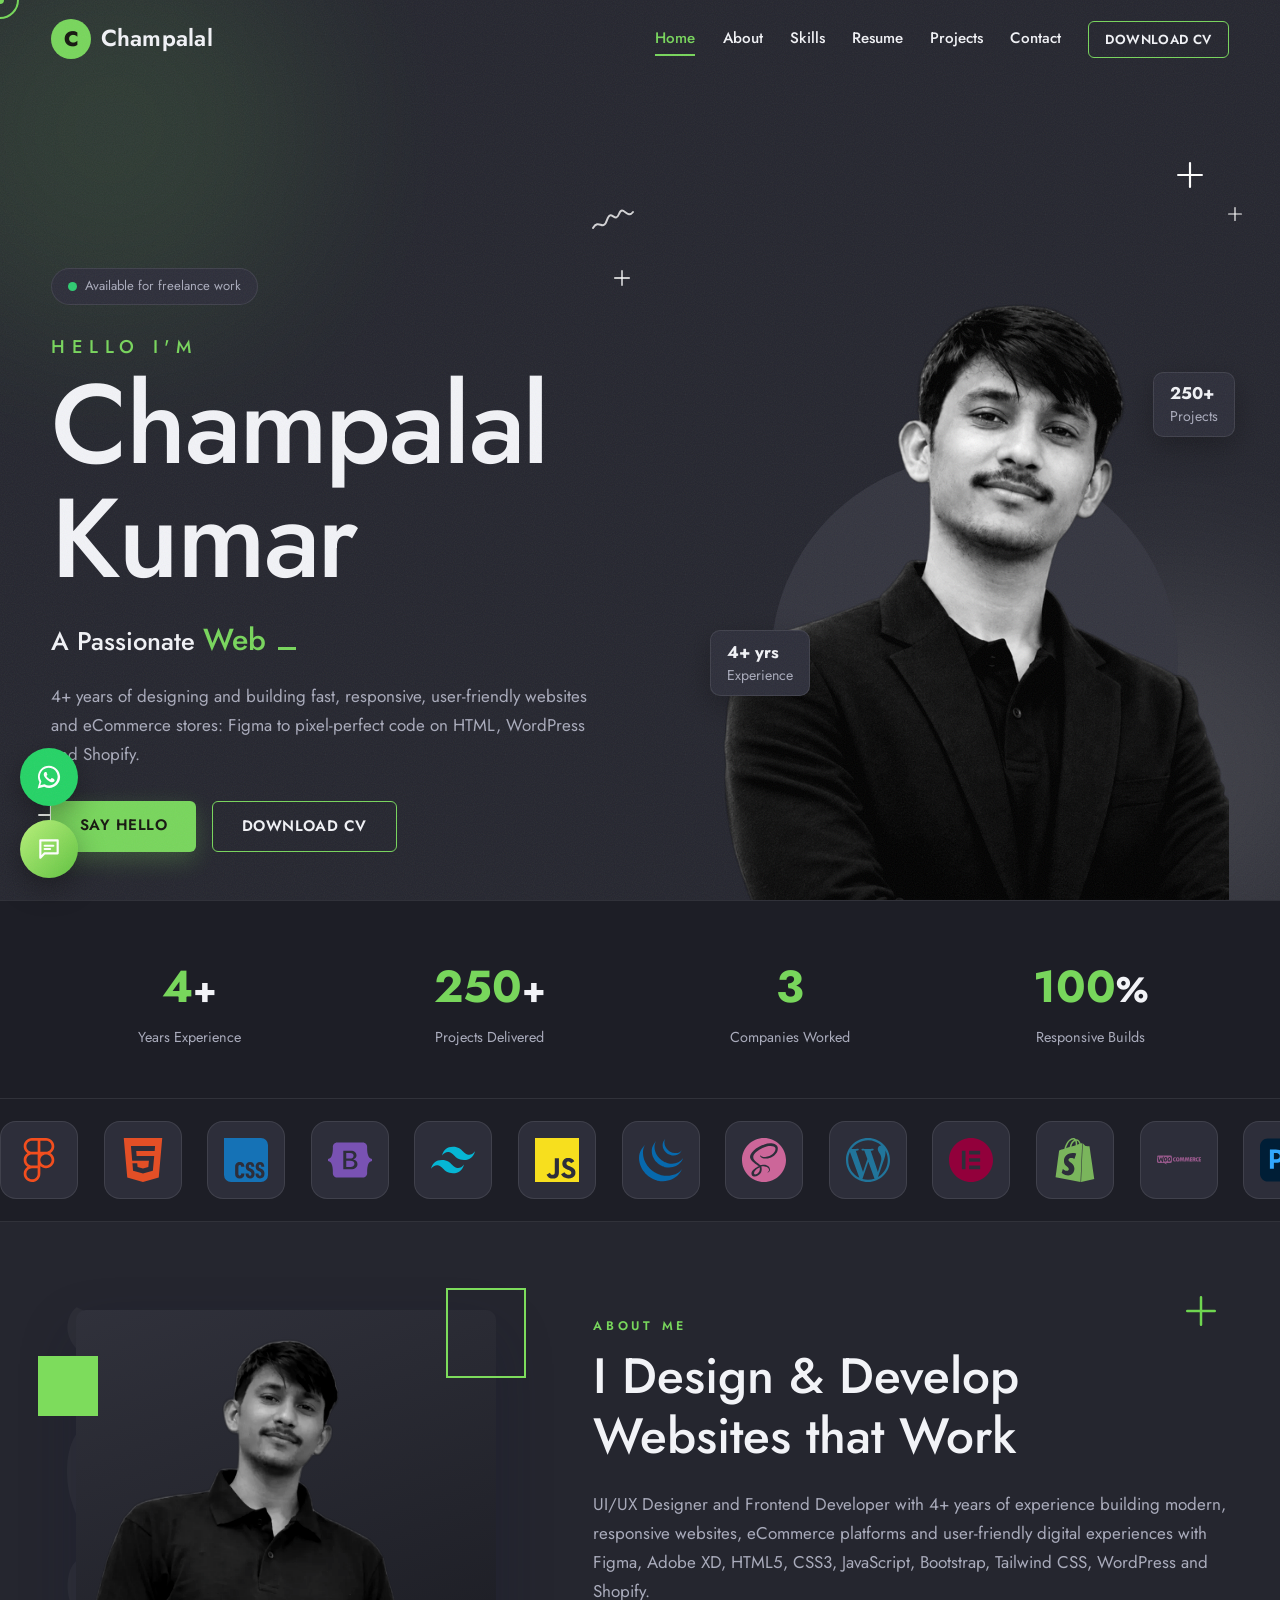
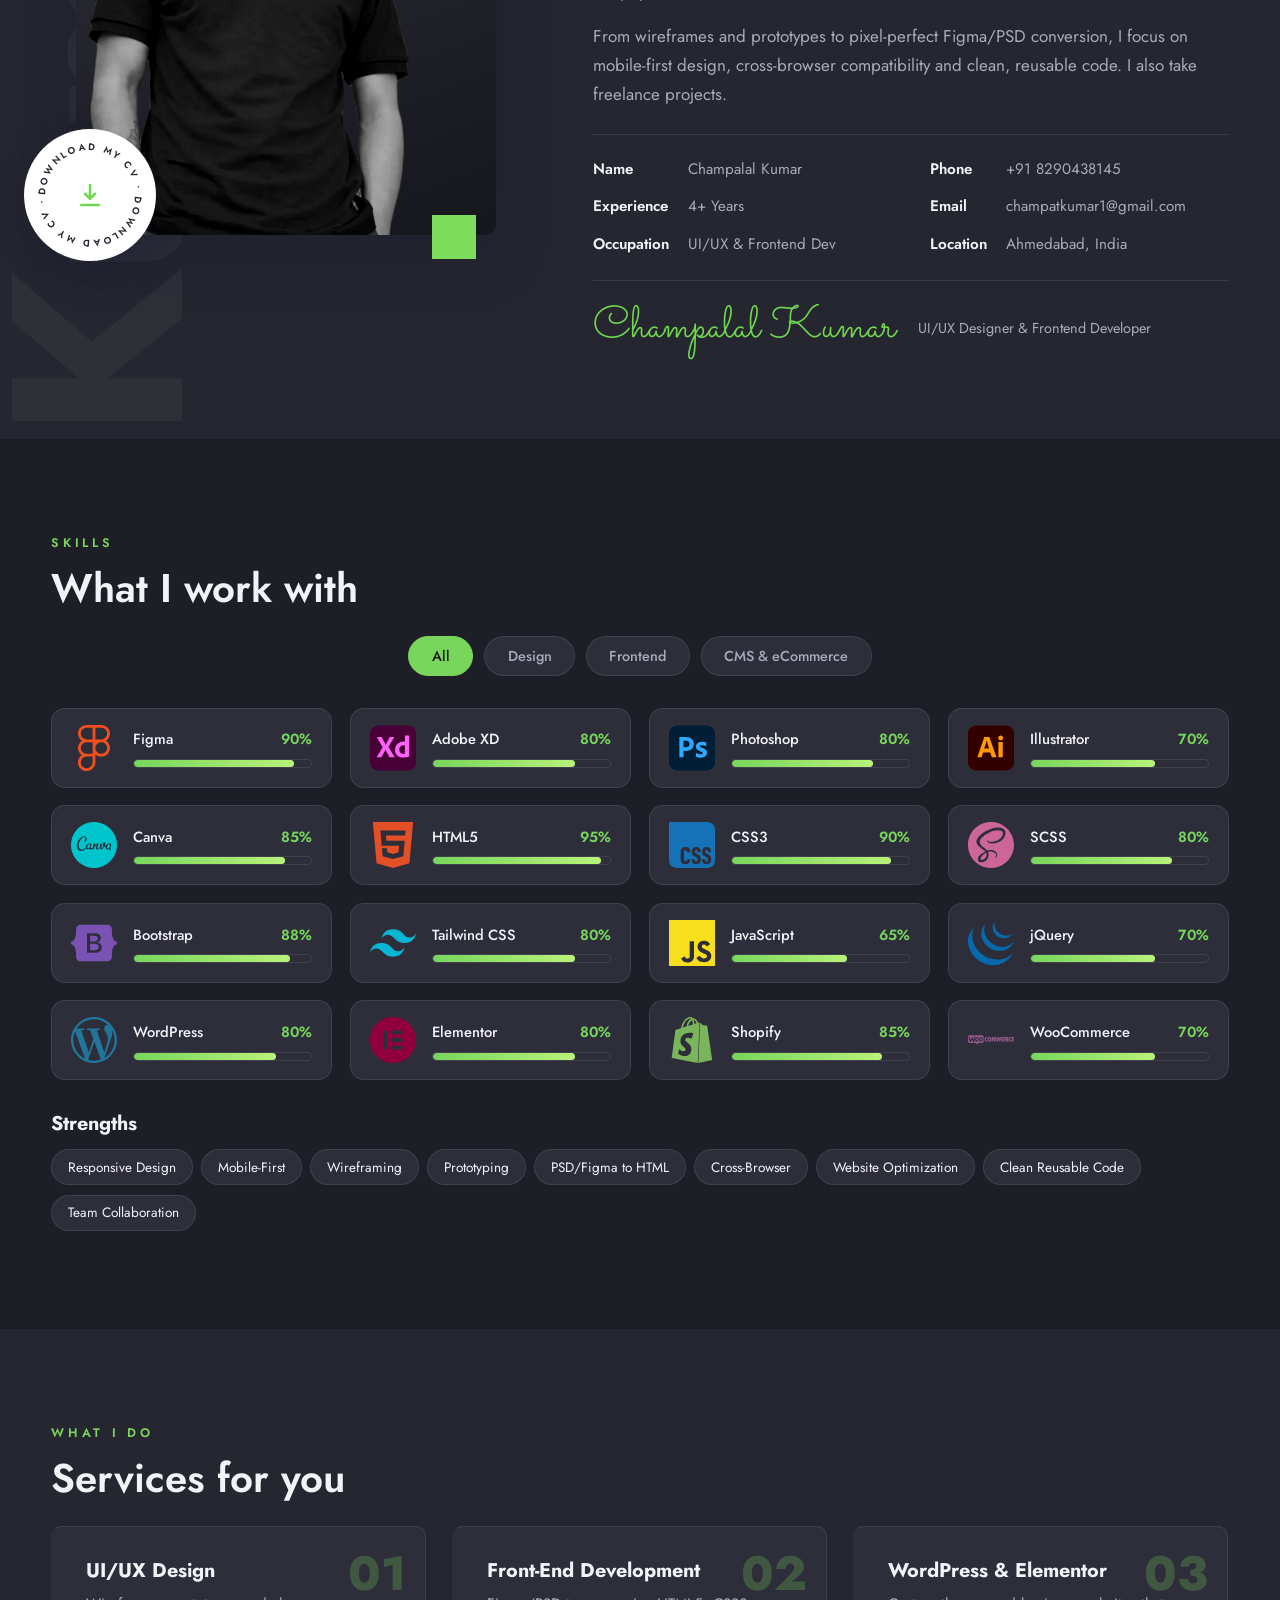
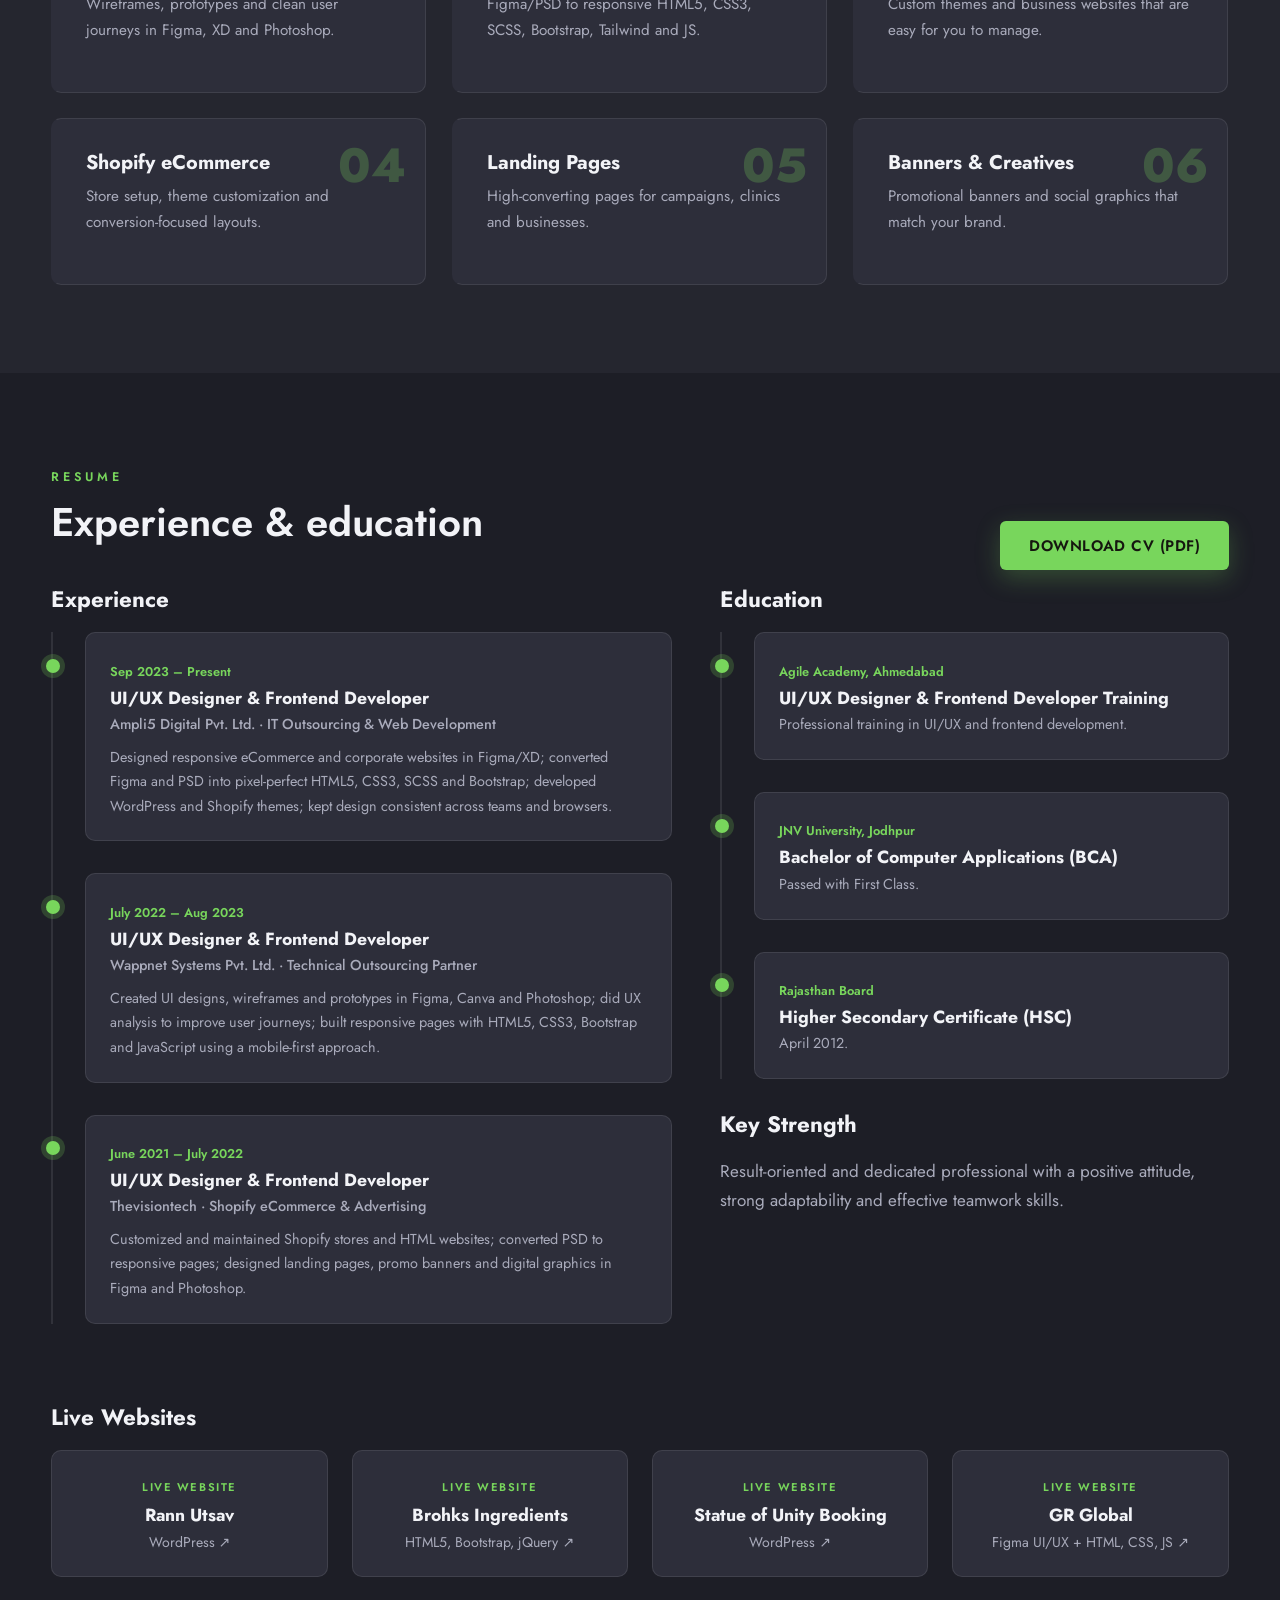
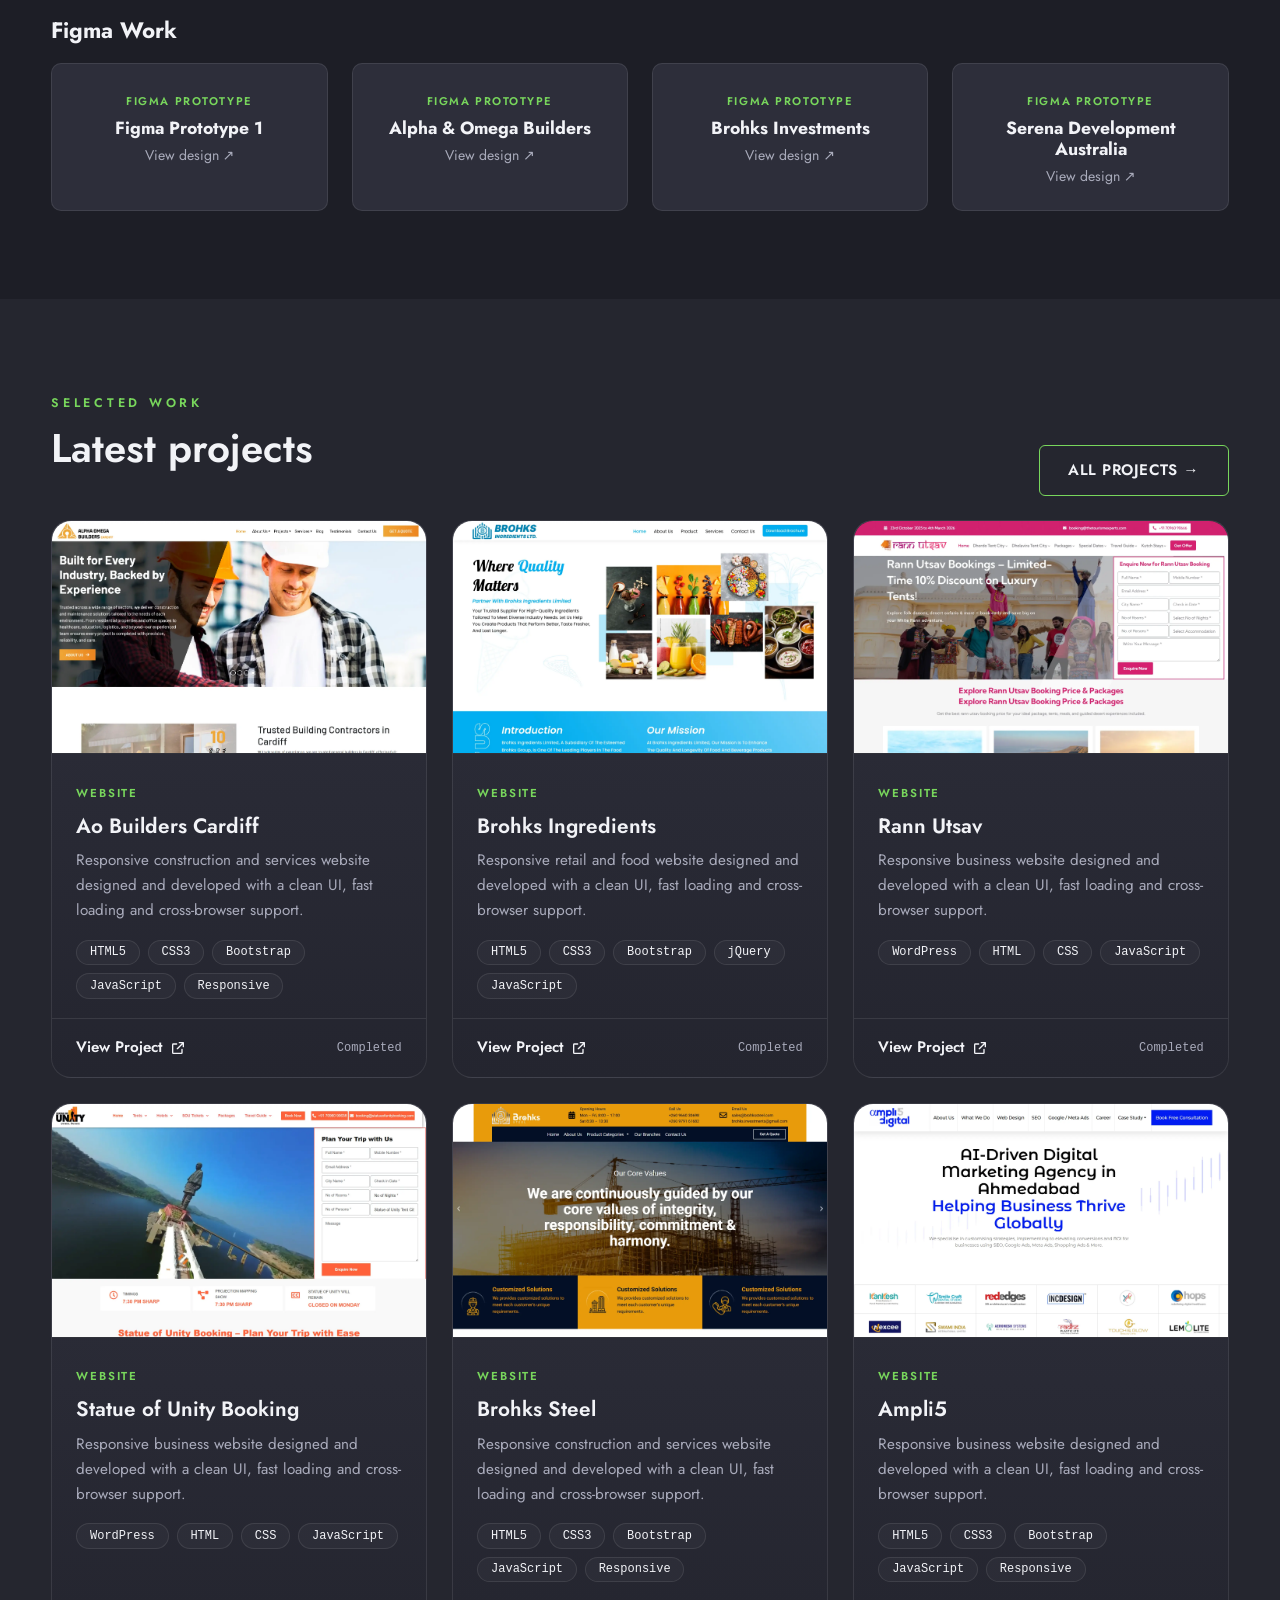
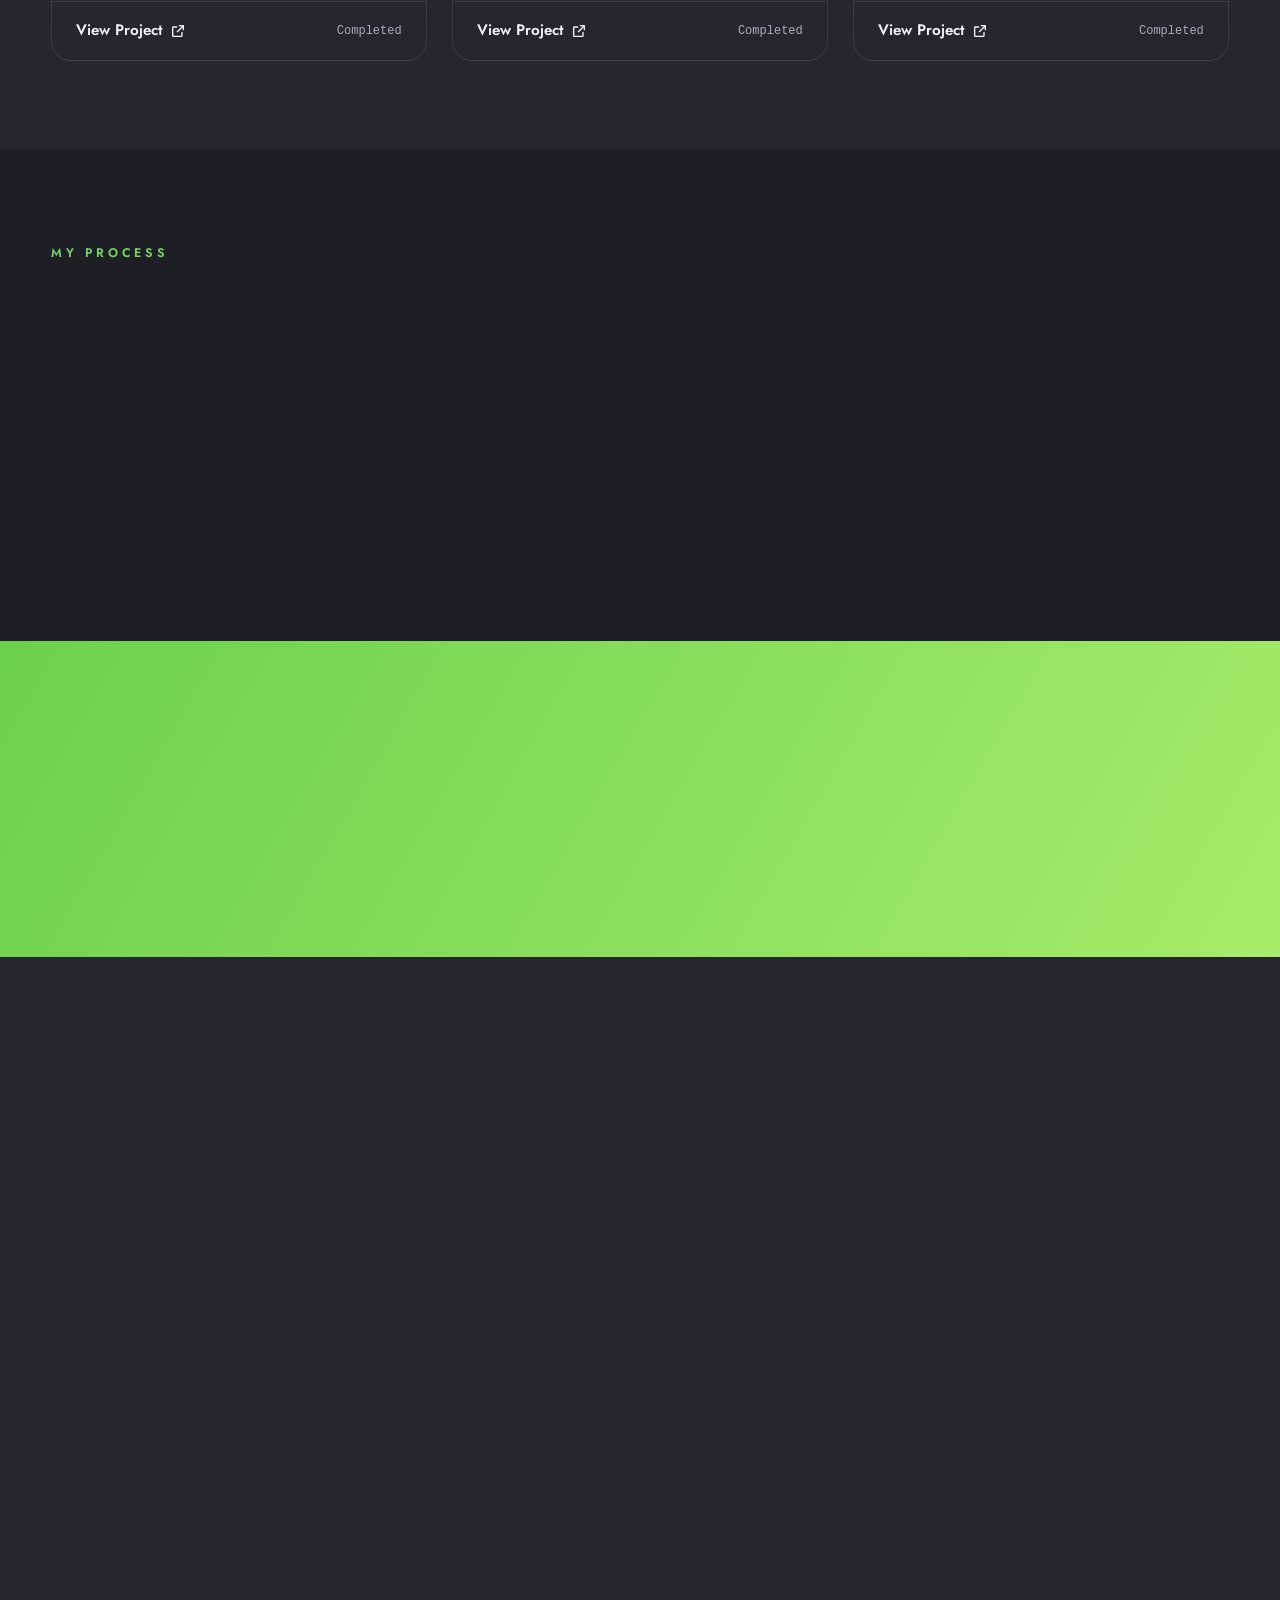
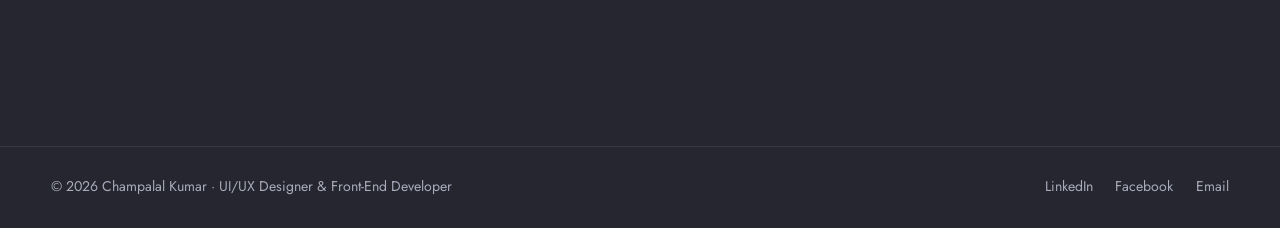
==== commit 61c711ef: "Update index.html icon link and icon tag changes" ====
--- a/index.html
+++ b/index.html
@@ -9,8 +9,8 @@
     <link rel="icon" href="images/favicon.svg">
     <link rel="preconnect" href="https://fonts.googleapis.com">
     <link rel="preconnect" href="https://fonts.gstatic.com" crossorigin>
-    <link
-        href="https://fonts.googleapis.com/css2?family=Jost:wght@300;400;500;600;700;800&family=Sacramento&display=swap"
+    <link rel="stylesheet" href="https://cdnjs.cloudflare.com/ajax/libs/font-awesome/6.5.2/css/all.min.css">
+    <link href="https://fonts.googleapis.com/css2?family=Jost:wght@300;400;500;600;700;800&family=Sacramento&display=swap"
         rel="stylesheet">
     <link rel="stylesheet" href="css/style.css">
 </head>
@@ -564,13 +564,13 @@
         <div class="wrap grid2 top">
             <div class="reveal"><span class="kicker">Contact</span>
                 <h2>Let's work together</h2>
-                <div class="ci"><i>📞</i>
+                <div class="ci"><i class="fa-solid fa-phone"></i>
                     <div><small>Phone / WhatsApp</small><a href="tel:+918290438145">+91 8290438145</a></div>
                 </div>
-                <div class="ci"><i>✉️</i>
+                <div class="ci"> <i class="fa-solid fa-envelope"></i>
                     <div><small>Email</small><a href="mailto:champatkumar1@gmail.com">champatkumar1@gmail.com</a></div>
                 </div>
-                <div class="ci"><i>📍</i>
+                <div class="ci"><i class="fa-solid fa-location-dot"></i>
                     <div><small>Location</small>Ahmedabad, Gujarat – 380015</div>
                 </div><a class="btn" target="_blank" rel="noopener" href="https://wa.me/918290438145">Chat on
                     WhatsApp</a>
@@ -628,4 +628,4 @@
     <script src="js/main.js"></script>
 </body>
 
-</html>+</html>
--- a/css/style.css
+++ b/css/style.css
@@ -0,0 +1,2883 @@
+:root {
+    --bg: #25262f;
+    --bg2: #1d1e26;
+    --card: #2d2e3a;
+    --tx: #f2f3f7;
+    --mut: #a9abbb;
+    --ac: #78d65c;
+    --ac2: #b9f27a;
+    --bd: rgba(255, 255, 255, .09);
+    --r: 12px
+}
+
+* {
+    box-sizing: border-box;
+    margin: 0;
+    padding: 0
+}
+
+html {
+    scroll-behavior: smooth;
+    scroll-padding-top: 80px
+}
+
+body {
+    font-family: Jost, system-ui, sans-serif;
+    background: var(--bg);
+    color: var(--tx);
+    line-height: 1.7;
+    overflow-x: hidden;
+    font-size: 16px
+}
+
+img {
+    max-width: 100%;
+    display: block
+}
+
+a {
+    color: inherit;
+    text-decoration: none
+}
+
+ul {
+    list-style: none
+}
+
+.wrap {
+    width: min(1180px, 92%);
+    margin-inline: auto
+}
+
+h1,
+h2,
+h3 {
+    line-height: 1.2
+}
+
+h2 {
+    font-size: clamp(1.7rem, 4vw, 2.5rem);
+    margin-bottom: 1.5rem
+}
+
+.grad {
+    background: linear-gradient(90deg, var(--ac), var(--ac2));
+    -webkit-background-clip: text;
+    background-clip: text;
+    color: transparent
+}
+
+.kicker {
+    display: inline-block;
+    color: var(--ac);
+    font-weight: 600;
+    letter-spacing: .2em;
+    text-transform: uppercase;
+    font-size: .78rem;
+    margin-bottom: .6rem
+}
+
+#progress {
+    position: fixed;
+    top: 0;
+    left: 0;
+    height: 3px;
+    width: 0;
+    background: linear-gradient(90deg, var(--ac), var(--ac2));
+    z-index: 200
+}
+
+#nav {
+    position: fixed;
+    inset: 0 0 auto;
+    z-index: 100;
+    display: flex;
+    justify-content: space-between;
+    align-items: center;
+    padding: 1.2rem 4%;
+    transition: .35s
+}
+
+#nav.stuck {
+    padding: .7rem 4%;
+    /* background: color-mix(in srgb, var(--bg) 82%, transparent); */
+    background: var(--bg);
+    backdrop-filter: blur(14px);
+    box-shadow: 0 4px 30px rgba(0, 0, 0, .25);
+    border-bottom: 1px solid var(--bd)
+}
+
+.brand {
+    font-size: 1.45rem;
+    font-weight: 700
+}
+
+.brand b {
+    color: var(--ac)
+}
+
+.brand i {
+    color: var(--ac2);
+    font-style: normal
+}
+
+#menu {
+    display: flex;
+    align-items: center;
+    gap: 1.7rem;
+}
+
+#menu a:not(.btn) {
+    position: relative;
+    font-weight: 500;
+    font-size: .95rem;
+    color: var(--mut);
+    transition: .3s
+}
+
+#menu a:not(.btn)::after {
+    content: "";
+    position: absolute;
+    left: 0;
+    bottom: -4px;
+    height: 2px;
+    width: 0;
+    background: var(--ac);
+    transition: .3s
+}
+
+#menu a:not(.btn):hover,
+#menu a.active {
+    color: var(--tx)
+}
+
+#menu a:not(.btn):hover::after,
+#menu a.active::after {
+    width: 100%
+}
+
+#burger {
+    display: none;
+    background: none;
+    border: 0;
+    cursor: pointer;
+    width: 34px;
+    height: 26px;
+    position: relative;
+    z-index: 120
+}
+
+#burger span {
+    position: absolute;
+    left: 0;
+    width: 100%;
+    height: 3px;
+    background: var(--tx);
+    border-radius: 3px;
+    transition: .3s
+}
+
+#burger span:nth-child(1) {
+    top: 2px
+}
+
+#burger span:nth-child(2) {
+    top: 11px
+}
+
+#burger span:nth-child(3) {
+    top: 20px
+}
+
+#burger.open span:nth-child(1) {
+    top: 11px;
+    transform: rotate(45deg)
+}
+
+#burger.open span:nth-child(2) {
+    opacity: 0
+}
+
+#burger.open span:nth-child(3) {
+    top: 11px;
+    transform: rotate(-45deg)
+}
+
+.btn {
+    display: inline-block;
+    background: linear-gradient(90deg, var(--ac), #5fc23f);
+    color: #fff;
+    border: 0;
+    padding: .85rem 1.8rem;
+    border-radius: 50px;
+    font: 600 .95rem Jost, sans-serif;
+    cursor: pointer;
+    transition: .3s;
+    box-shadow: 0 8px 25px rgba(125, 220, 92, .3)
+}
+
+.btn:hover {
+    transform: translateY(-3px);
+    box-shadow: 0 12px 30px rgba(125, 220, 92, .45)
+}
+
+.btn.small {
+    padding: .5rem 1.2rem;
+    font-size: .85rem
+}
+
+.btn.ghost {
+    background: transparent;
+    border: 2px solid var(--ac);
+    color: var(--tx);
+    box-shadow: none
+}
+
+.btn.ghost:hover {
+    background: var(--ac);
+    color: #fff
+}
+
+.btn.light {
+    background: #fff;
+    color: #111;
+    box-shadow: none
+}
+
+.blob {
+    position: absolute;
+    border-radius: 50%;
+    filter: blur(90px);
+    opacity: .35;
+    animation: float 9s ease-in-out infinite
+}
+
+.b1 {
+    width: 420px;
+    height: 420px;
+    background: var(--ac2);
+    top: -80px;
+    left: -100px
+}
+
+.b2 {
+    width: 380px;
+    height: 380px;
+    background: var(--ac);
+    bottom: -60px;
+    right: -80px;
+    animation-delay: -4s
+}
+
+@keyframes float {
+    50% {
+        transform: translate(40px, -30px) scale(1.1)
+    }
+}
+
+.hero {
+    position: relative;
+    min-height: 100vh;
+    display: flex;
+    align-items: center;
+    padding: 7rem 0 4rem;
+    overflow: hidden
+}
+
+.hero .wrap,
+.err .wrap {
+    position: relative;
+    z-index: 2
+}
+
+.grid2 {
+    display: grid;
+    grid-template-columns: 1.1fr .9fr;
+    gap: 3rem;
+    align-items: center
+}
+
+.grid2.top {
+    align-items: start
+}
+
+.hero h1 {
+    font-size: clamp(2.2rem, 5.5vw, 4rem);
+    margin: 1rem 0 .5rem;
+    font-weight: 800
+}
+
+.typed {
+    font-size: 1.5rem;
+    font-weight: 500
+}
+
+.typed b {
+    color: var(--ac)
+}
+
+.caret {
+    display: inline-block;
+    width: 3px;
+    height: 1.4rem;
+    background: var(--ac);
+    margin-left: 4px;
+    vertical-align: middle;
+    animation: blink 1s steps(2) infinite
+}
+
+@keyframes blink {
+    50% {
+        opacity: 0
+    }
+}
+
+.lead {
+    color: var(--mut);
+    max-width: 540px;
+    margin: 1rem 0 2rem
+}
+
+.cta {
+    display: flex;
+    gap: 1rem;
+    flex-wrap: wrap
+}
+
+.pill {
+    display: inline-flex;
+    align-items: center;
+    gap: .5rem;
+    padding: .4rem 1rem;
+    border: 1px solid var(--bd);
+    border-radius: 50px;
+    background: var(--card);
+    font-size: .82rem;
+    color: var(--mut)
+}
+
+.pill i {
+    width: 9px;
+    height: 9px;
+    border-radius: 50%;
+    background: #2ecc71;
+    animation: pulse 1.6s infinite
+}
+
+@keyframes pulse {
+    0% {
+        box-shadow: 0 0 0 0 rgba(46, 204, 113, .6)
+    }
+
+    100% {
+        box-shadow: 0 0 0 10px transparent
+    }
+}
+
+.photo {
+    position: relative;
+    max-width: 400px;
+    margin-inline: auto
+}
+
+.photo.sm {
+    max-width: 360px
+}
+
+.photo img {
+    border-radius: 30px;
+    width: 100%;
+    aspect-ratio: 4/5;
+    object-fit: cover;
+    object-position: top;
+    position: relative;
+    z-index: 1;
+    box-shadow: 0 25px 60px rgba(0, 0, 0, .4)
+}
+
+.ring {
+    position: absolute;
+    inset: -14px;
+    border-radius: 38px;
+    border: 2px dashed var(--ac);
+    opacity: .6;
+    animation: spin 25s linear infinite
+}
+
+@keyframes spin {
+    to {
+        transform: rotate(360deg)
+    }
+}
+
+.chip {
+    position: absolute;
+    z-index: 2;
+    background: var(--card);
+    border: 1px solid var(--bd);
+    border-radius: 14px;
+    padding: .6rem 1rem;
+    font-weight: 700;
+    line-height: 1.3;
+    box-shadow: 0 10px 30px rgba(0, 0, 0, .3);
+    animation: bob 4s ease-in-out infinite
+}
+
+.chip small {
+    font-weight: 400;
+    color: var(--mut)
+}
+
+.c1 {
+    left: -30px;
+    bottom: 50px
+}
+
+.c2 {
+    right: -24px;
+    top: 50px;
+    animation-delay: -2s
+}
+
+@keyframes bob {
+    50% {
+        transform: translateY(-12px)
+    }
+}
+
+.stats {
+    background: var(--bg2);
+    padding: 3rem 0;
+    border-block: 1px solid var(--bd)
+}
+
+.grid4 {
+    display: grid;
+    grid-template-columns: repeat(4, 1fr);
+    gap: 1.5rem;
+    text-align: center
+}
+
+.stats b {
+    font-size: 2.8rem;
+    color: var(--ac)
+}
+
+.stats div {
+    font-size: 2.2rem;
+    font-weight: 700
+}
+
+.stats p {
+    font-size: .9rem;
+    color: var(--mut);
+    font-weight: 400
+}
+
+.sec {
+    padding: 5.5rem 0
+}
+
+.alt {
+    background: var(--bg2)
+}
+
+.grid3 {
+    display: grid;
+    grid-template-columns: repeat(3, 1fr);
+    gap: 1.6rem
+}
+
+.row-h {
+    display: flex;
+    justify-content: space-between;
+    align-items: end;
+    flex-wrap: wrap;
+    gap: 1rem;
+    margin-bottom: 1rem
+}
+
+.svc {
+    background: var(--card);
+    border: 1px solid var(--bd);
+    border-radius: var(--r);
+    padding: 2rem;
+    transition: .35s;
+    position: relative;
+    overflow: hidden
+}
+
+.svc:hover {
+    transform: translateY(-8px);
+    border-color: var(--ac);
+    box-shadow: 0 20px 40px rgba(0, 0, 0, .25)
+}
+
+.svc em {
+    font-style: normal;
+    font-size: 3rem;
+    font-weight: 800;
+    color: var(--ac);
+    opacity: .25;
+    position: absolute;
+    right: 1.2rem;
+    top: .4rem
+}
+
+.svc h3 {
+    margin-bottom: .6rem
+}
+
+.svc p {
+    color: var(--mut);
+    font-size: .95rem
+}
+
+.cards {
+    margin-top: 1.5rem
+}
+
+.card {
+    position: relative;
+    background: var(--card);
+    border: 1px solid var(--bd);
+    border-radius: var(--r);
+    overflow: hidden;
+    transition: .4s;
+    display: block
+}
+
+.card:hover {
+    transform: translateY(-8px);
+    box-shadow: 0 22px 45px rgba(0, 0, 0, .3);
+    border-color: var(--ac)
+}
+
+.thumb {
+    aspect-ratio: 16/11;
+    overflow: hidden;
+    background: var(--bg2)
+}
+
+.thumb img {
+    width: 100%;
+    height: 100%;
+    object-fit: cover;
+    object-position: top;
+    transition: transform 4s ease
+}
+
+.card:hover .thumb img {
+    transform: scale(1.08)
+}
+
+.info {
+    padding: 1.1rem 1.3rem
+}
+
+.info span {
+    font-size: .72rem;
+    color: var(--ac);
+    font-weight: 600;
+    text-transform: uppercase;
+    letter-spacing: .12em
+}
+
+.info h3 {
+    font-size: 1.05rem
+}
+
+.arrow {
+    position: absolute;
+    top: 12px;
+    right: 12px;
+    width: 36px;
+    height: 36px;
+    border-radius: 50%;
+    background: var(--ac);
+    color: #fff;
+    display: grid;
+    place-items: center;
+    font-style: normal;
+    transform: scale(0);
+    transition: .3s
+}
+
+.card:hover .arrow {
+    transform: scale(1)
+}
+
+.card.hide {
+    display: none
+}
+
+.filters {
+    display: flex;
+    gap: .7rem;
+    flex-wrap: wrap;
+    justify-content: center
+}
+
+.filters button {
+    background: var(--card);
+    color: var(--mut);
+    border: 1px solid var(--bd);
+    padding: .55rem 1.4rem;
+    border-radius: 50px;
+    cursor: pointer;
+    font: 500 .9rem Jost;
+    transition: .3s
+}
+
+.filters button:hover,
+.filters button.active {
+    background: var(--ac);
+    color: #fff;
+    border-color: var(--ac)
+}
+
+.cta-band {
+    background: linear-gradient(120deg, var(--ac2), #5fc23f);
+    text-align: center;
+    padding: 4.5rem 0;
+    color: #fff
+}
+
+.cta-band p {
+    margin: .5rem 0 1.8rem;
+    opacity: .9
+}
+
+.cta-band h2 {
+    margin: 0
+}
+
+.phead {
+    padding: 9rem 0 3rem;
+    background: var(--bg2);
+    text-align: center;
+    position: relative
+}
+
+.phead h1 {
+    font-size: clamp(2rem, 5vw, 3.3rem)
+}
+
+.sub {
+    color: var(--mut);
+    margin-top: .8rem
+}
+
+.facts {
+    display: grid;
+    grid-template-columns: 1fr 1fr;
+    gap: 1rem 1.5rem;
+    margin: 1.5rem 0 2rem
+}
+
+.facts li {
+    font-size: .92rem;
+    word-break: break-word
+}
+
+.facts b {
+    display: block;
+    color: var(--ac);
+    font-size: .75rem;
+    text-transform: uppercase;
+    letter-spacing: .1em
+}
+
+.about p,
+.sec p {
+    color: var(--mut);
+    margin-bottom: 1rem
+}
+
+.bars {
+    gap: 1.2rem 3rem
+}
+
+.bar>div:first-child {
+    display: flex;
+    justify-content: space-between;
+    font-weight: 500;
+    font-size: .9rem;
+    margin-bottom: .4rem
+}
+
+.track {
+    height: 9px;
+    background: var(--card);
+    border-radius: 9px;
+    overflow: hidden;
+    border: 1px solid var(--bd)
+}
+
+.track i {
+    display: block;
+    height: 100%;
+    width: 0;
+    border-radius: 9px;
+    background: linear-gradient(90deg, var(--ac), var(--ac2));
+    transition: width 1.4s cubic-bezier(.2, .8, .2, 1)
+}
+
+.tags {
+    margin-top: 2rem
+}
+
+.tags h3 {
+    margin-bottom: .8rem
+}
+
+.tags span {
+    display: inline-block;
+    margin: 0 .5rem .6rem 0;
+    padding: .35rem 1rem;
+    border: 1px solid var(--bd);
+    border-radius: 50px;
+    background: var(--card);
+    font-size: .85rem;
+    transition: .3s
+}
+
+.tags span:hover {
+    background: var(--ac);
+    color: #fff;
+    transform: translateY(-3px)
+}
+
+.timeline {
+    position: relative;
+    padding-left: 2rem;
+    border-left: 2px solid var(--bd)
+}
+
+.tl {
+    position: relative;
+    margin-bottom: 2rem;
+    background: var(--card);
+    border: 1px solid var(--bd);
+    border-radius: var(--r);
+    padding: 1.4rem 1.5rem
+}
+
+.tl::before {
+    content: "";
+    position: absolute;
+    left: calc(-2rem - 8px);
+    top: 1.6rem;
+    width: 14px;
+    height: 14px;
+    border-radius: 50%;
+    background: var(--ac);
+    box-shadow: 0 0 0 5px rgba(125, 220, 92, .2)
+}
+
+.tl span {
+    color: var(--ac);
+    font-size: .8rem;
+    font-weight: 600
+}
+
+.tl h3 {
+    font-size: 1.1rem;
+    margin: .2rem 0
+}
+
+.tl h4 {
+    font-size: .9rem;
+    color: var(--mut);
+    font-weight: 500;
+    margin-bottom: .5rem
+}
+
+.tl p {
+    font-size: .9rem;
+    margin: 0
+}
+
+.check li {
+    position: relative;
+    padding: .35rem 0 .35rem 2rem;
+    color: var(--mut)
+}
+
+.check li::before {
+    content: "✓";
+    position: absolute;
+    left: 0;
+    color: var(--ac);
+    font-weight: 700
+}
+
+.ci {
+    display: flex;
+    gap: 1rem;
+    align-items: center;
+    background: var(--card);
+    border: 1px solid var(--bd);
+    border-radius: var(--r);
+    padding: 1rem 1.3rem;
+    margin-bottom: 1rem;
+    transition: .3s
+}
+
+.ci:hover {
+    border-color: var(--ac);
+    transform: translateX(6px)
+}
+
+.ci i {
+    font-style: normal;
+    font-size: 1.5rem
+}
+
+.ci small {
+    display: block;
+    color: var(--mut);
+    font-size: .75rem
+}
+
+.ci a:hover {
+    color: var(--ac)
+}
+
+.ci div {
+    word-break: break-word
+}
+
+form {
+    background: var(--card);
+    border: 1px solid var(--bd);
+    border-radius: var(--r);
+    padding: 2rem
+}
+
+label {
+    display: block;
+    font-size: .85rem;
+    font-weight: 500;
+    margin-bottom: 1rem
+}
+
+.two {
+    display: grid;
+    grid-template-columns: 1fr 1fr;
+    gap: 1rem
+}
+
+input,
+textarea {
+    width: 100%;
+    margin-top: .35rem;
+    padding: .8rem 1rem;
+    border-radius: 12px;
+    border: 1px solid var(--bd);
+    background: var(--bg);
+    color: var(--tx);
+    font: inherit;
+    transition: .3s
+}
+
+input:focus,
+textarea:focus {
+    outline: 0;
+    border-color: var(--ac);
+    box-shadow: 0 0 0 3px rgba(125, 220, 92, .2)
+}
+
+#fmsg {
+    margin: 1rem 0 0;
+    font-size: .9rem;
+    color: var(--ac)
+}
+
+footer {
+    border-top: 1px solid var(--bd);
+    padding: 1.8rem 0;
+    font-size: .88rem;
+    color: var(--mut)
+}
+
+footer .wrap {
+    display: flex;
+    justify-content: space-between;
+    flex-wrap: wrap;
+    gap: 1rem
+}
+
+footer p {
+    margin: 0
+}
+
+.soc {
+    display: flex;
+    gap: 1.4rem
+}
+
+.soc a:hover {
+    color: var(--ac)
+}
+
+#top {
+    position: fixed;
+    right: 20px;
+    bottom: 20px;
+    width: 46px;
+    height: 46px;
+    border-radius: 50%;
+    background: var(--ac);
+    color: #fff;
+    display: grid;
+    place-items: center;
+    font-size: 1.3rem;
+    opacity: 0;
+    pointer-events: none;
+    transform: translateY(20px);
+    transition: .35s;
+    z-index: 90
+}
+
+#top.show {
+    opacity: 1;
+    pointer-events: auto;
+    transform: none
+}
+
+.err {
+    position: relative;
+    min-height: 100vh;
+    display: grid;
+    place-items: center;
+    text-align: center;
+    overflow: hidden;
+    padding: 2rem 0
+}
+
+.glitch {
+    font-size: clamp(6rem, 22vw, 13rem);
+    font-weight: 800;
+    position: relative;
+    color: var(--tx);
+    animation: wob 3s ease-in-out infinite
+}
+
+.glitch::before,
+.glitch::after {
+    content: attr(data-t);
+    position: absolute;
+    left: 0;
+    top: 0;
+    width: 100%;
+    overflow: hidden
+}
+
+.glitch::before {
+    color: var(--ac);
+    animation: gl 2.2s infinite linear alternate-reverse;
+    clip-path: inset(0 0 55% 0)
+}
+
+.glitch::after {
+    color: var(--ac2);
+    animation: gl 1.8s infinite linear alternate;
+    clip-path: inset(55% 0 0 0)
+}
+
+@keyframes gl {
+    0% {
+        transform: translate(0)
+    }
+
+    20% {
+        transform: translate(-5px, 3px)
+    }
+
+    40% {
+        transform: translate(5px, -3px)
+    }
+
+    60% {
+        transform: translate(-3px, -2px)
+    }
+
+    100% {
+        transform: translate(4px, 2px)
+    }
+}
+
+@keyframes wob {
+    50% {
+        transform: translateY(-10px)
+    }
+}
+
+.err h2 {
+    margin: 0 0 .5rem
+}
+
+.err p {
+    color: var(--mut);
+    margin-bottom: 2rem
+}
+
+.reveal {
+    opacity: 0;
+    transform: translateY(40px);
+    transition: opacity .8s ease, transform .8s ease
+}
+
+.reveal.in {
+    opacity: 1;
+    transform: none
+}
+
+.d1 {
+    transition-delay: .12s
+}
+
+.d2 {
+    transition-delay: .24s
+}
+
+.d3 {
+    transition-delay: .36s
+}
+
+@media(max-width:960px) {
+    .grid2 {
+        grid-template-columns: 1fr;
+        gap: 0;
+    }
+
+    .grid3 {
+        grid-template-columns: 1fr 1fr
+    }
+
+    .grid4 {
+        grid-template-columns: 1fr 1fr
+    }
+
+    .hero {
+        text-align: center
+    }
+
+    .hero .cta,
+    .lead {
+        justify-content: center;
+        margin-inline: auto
+    }
+
+    .photo {
+        max-width: 320px
+    }
+
+    .c1 {
+        left: -10px
+    }
+
+    .c2 {
+        right: -10px
+    }
+
+    .facts {
+        grid-template-columns: 1fr 1fr
+    }
+}
+
+@media(max-width:768px) {
+    #burger {
+        display: block
+    }
+
+    #menu {
+        position: fixed;
+        top: 0;
+        right: 0;
+        width: min(300px, 80%);
+        flex-direction: column;
+        justify-content: center;
+        background: var(--bg2);
+        padding: 2rem;
+        transform: translateX(100%);
+        transition: .4s;
+        box-shadow: -10px 0 40px rgba(0, 0, 0, .4);
+        z-index: 110
+    }
+
+    #menu.open {
+        transform: none
+    }
+
+    #menu a:not(.btn) {
+        font-size: 1.15rem
+    }
+}
+
+@media(max-width:600px) {
+
+    .grid3,
+    .two,
+    .facts {
+        grid-template-columns: 1fr
+    }
+
+    .sec {
+        padding: 3.8rem 0
+    }
+
+    .stats b {
+        font-size: 2.2rem
+    }
+
+    footer .wrap {
+        flex-direction: column;
+        text-align: center;
+        align-items: center
+    }
+
+    form {
+        padding: 1.3rem
+    }
+
+    .bars {
+        gap: 1rem
+    }
+}
+
+@media(prefers-reduced-motion:reduce) {
+    * {
+        animation: none !important;
+        transition: none !important
+    }
+
+    .reveal {
+        opacity: 1;
+        transform: none
+    }
+}
+
+@media print {
+
+    #nav,
+    #top,
+    footer,
+    .btn,
+    #progress {
+        display: none
+    }
+
+    body {
+        background: #fff;
+        color: #000
+    }
+
+    .reveal {
+        opacity: 1;
+        transform: none
+    }
+
+    .phead {
+        padding-top: 1rem
+    }
+}
+
+/* ===== v2: pro polish ===== */
+#loader {
+    position: fixed;
+    inset: 0;
+    background: var(--bg);
+    z-index: 999;
+    display: grid;
+    place-items: center;
+    transition: opacity .6s, visibility .6s
+}
+
+#loader.done {
+    opacity: 0;
+    visibility: hidden
+}
+
+.ld {
+    position: relative;
+    width: 90px;
+    height: 90px;
+    display: grid;
+    place-items: center
+}
+
+.ld span {
+    font-size: 2.4rem;
+    font-weight: 800;
+    color: var(--ac)
+}
+
+.ld i {
+    position: absolute;
+    inset: 0;
+    border-radius: 50%;
+    border: 3px solid transparent;
+    border-top-color: var(--ac);
+    border-right-color: var(--ac2);
+    animation: spin 1s linear infinite
+}
+
+#cur-dot,
+#cur-ring {
+    position: fixed;
+    top: 0;
+    left: 0;
+    pointer-events: none;
+    z-index: 998;
+    border-radius: 50%;
+    opacity: 0;
+    transition: opacity .3s, width .25s, height .25s, background .25s, border-color .25s
+}
+
+#cur-dot {
+    width: 8px;
+    height: 8px;
+    background: var(--ac);
+    margin: -4px 0 0 -4px
+}
+
+#cur-ring {
+    width: 38px;
+    height: 38px;
+    border: 2px solid var(--ac);
+    margin: -19px 0 0 -19px
+}
+
+body.cur-on #cur-dot,
+body.cur-on #cur-ring {
+    opacity: 1
+}
+
+#cur-ring.hov {
+    width: 64px;
+    height: 64px;
+    margin: -32px 0 0 -32px;
+    background: rgba(125, 220, 92, .15);
+    border-color: var(--ac2)
+}
+
+#cur-ring.down {
+    width: 26px;
+    height: 26px;
+    margin: -13px 0 0 -13px
+}
+
+@media(hover:hover) and (pointer:fine) {
+
+    body.cur-on,
+    body.cur-on a,
+    body.cur-on button {
+        cursor: none
+    }
+}
+
+.split span.ch {
+    display: inline-block;
+    opacity: 0;
+    transform: translateY(40px) rotate(8deg);
+    animation: chin .7s cubic-bezier(.2, .8, .2, 1) forwards;
+    animation-delay: calc(var(--i)*40ms + .5s)
+}
+
+@keyframes chin {
+    to {
+        opacity: 1;
+        transform: none
+    }
+}
+
+.grad {
+    background-size: 200% auto;
+    animation: gs 5s linear infinite
+}
+
+@keyframes gs {
+    to {
+        background-position: 200% center
+    }
+}
+
+.marq {
+    overflow: hidden;
+    padding: 1.1rem 0;
+    border-bottom: 1px solid var(--bd);
+    background: var(--bg)
+}
+
+.mt {
+    display: flex;
+    gap: 3rem;
+    width: max-content;
+    animation: mq 28s linear infinite
+}
+
+.marq:hover .mt {
+    animation-play-state: paused
+}
+
+.mt span {
+    font-size: 1.3rem;
+    font-weight: 700;
+    color: transparent;
+    -webkit-text-stroke: 1px var(--mut);
+    white-space: nowrap;
+    transition: .3s
+}
+
+.mt span:hover {
+    color: var(--ac);
+    -webkit-text-stroke-color: var(--ac)
+}
+
+@keyframes mq {
+    to {
+        transform: translateX(-50%)
+    }
+}
+
+.steps {
+    margin-top: 1.5rem
+}
+
+.step {
+    position: relative;
+    padding: 1.8rem 1.5rem;
+    background: var(--card);
+    border: 1px solid var(--bd);
+    border-radius: var(--r);
+    transition: .35s;
+    overflow: hidden
+}
+
+.step::after {
+    content: "";
+    position: absolute;
+    left: 0;
+    bottom: 0;
+    height: 3px;
+    width: 0;
+    background: linear-gradient(90deg, var(--ac), var(--ac2));
+    transition: width .5s
+}
+
+.step:hover::after {
+    width: 100%
+}
+
+.step:hover {
+    transform: translateY(-8px)
+}
+
+.step b {
+    font-size: 2.4rem;
+    color: var(--ac);
+    opacity: .9;
+    display: block
+}
+
+.step h3 {
+    margin: .3rem 0
+}
+
+.step p {
+    color: var(--mut);
+    font-size: .9rem;
+    margin: 0
+}
+
+.card,
+.svc {
+    transform-style: preserve-3d;
+    will-change: transform
+}
+
+.card.tilt,
+.svc.tilt {
+    transition: transform .1s
+}
+
+.card::before,
+.svc::before {
+    content: "";
+    position: absolute;
+    inset: 0;
+    background: radial-gradient(260px circle at var(--mx, 50%) var(--my, 50%), rgba(125, 220, 92, .16), transparent 70%);
+    opacity: 0;
+    transition: opacity .3s;
+    pointer-events: none;
+    z-index: 2
+}
+
+.card:hover::before,
+.svc:hover::before {
+    opacity: 1
+}
+
+.btn {
+    position: relative;
+    overflow: hidden
+}
+
+.btn::after {
+    content: "";
+    position: absolute;
+    top: 0;
+    left: -80%;
+    width: 50%;
+    height: 100%;
+    background: linear-gradient(100deg, transparent, rgba(255, 255, 255, .45), transparent);
+    transform: skewX(-20deg);
+    transition: left .6s
+}
+
+.btn:hover::after {
+    left: 140%
+}
+
+.mag {
+    transition: transform .25s ease
+}
+
+.fabs {
+    position: fixed;
+    left: 20px;
+    bottom: 22px;
+    z-index: 95;
+    display: flex;
+    flex-direction: column;
+    gap: 14px;
+    align-items: flex-end
+}
+
+.fab {
+    position: relative;
+    display: flex;
+    align-items: center;
+    justify-content: center;
+    gap: 0;
+    height: 58px;
+    min-width: 58px;
+    padding: 0 15px;
+    border: 0;
+    border-radius: 50px;
+    color: #fff;
+    cursor: pointer;
+    box-shadow: 0 10px 28px rgba(0, 0, 0, .35);
+    overflow: hidden;
+    transition: .4s;
+    animation: fin .7s both
+}
+
+.fab b {
+    max-width: 0;
+    opacity: 0;
+    white-space: nowrap;
+    font: 600 .9rem Jost;
+    transition: .4s
+}
+
+.fab:hover {
+    padding: 0 22px;
+    transform: translateY(-4px)
+}
+
+.fab:hover b {
+    max-width: 110px;
+    opacity: 1;
+    margin-left: 10px
+}
+
+.fab.wa {
+    background: #25d366;
+    animation-delay: 1.4s
+}
+
+.fab.enq {
+    background: linear-gradient(135deg, var(--ac2), #5fc23f);
+    animation-delay: 1.7s
+}
+
+.fab.wa::before {
+    content: "";
+    position: absolute;
+    inset: 0;
+    border-radius: 50px;
+    box-shadow: 0 0 0 0 rgba(37, 211, 102, .7);
+    animation: ripple 2.2s infinite
+}
+
+@keyframes ripple {
+    to {
+        box-shadow: 0 0 0 22px transparent
+    }
+}
+
+@keyframes fin {
+    from {
+        opacity: 0;
+        transform: translateX(80px) scale(.6)
+    }
+}
+
+.fabs.hide {
+    transform: translateY(0)
+}
+
+#top {
+    right: auto;
+    left: 20px
+}
+
+#modal {
+    position: fixed;
+    inset: 0;
+    background: rgba(5, 7, 15, .7);
+    backdrop-filter: blur(6px);
+    z-index: 300;
+    display: grid;
+    place-items: center;
+    padding: 1rem;
+    opacity: 0;
+    visibility: hidden;
+    transition: .35s
+}
+
+#modal.open {
+    opacity: 1;
+    visibility: visible
+}
+
+.mbox {
+    position: relative;
+    width: min(460px, 100%);
+    max-height: 92vh;
+    overflow: auto;
+    background: var(--card);
+    border: 1px solid var(--bd);
+    border-radius: 24px;
+    padding: 2rem;
+    transform: translateY(40px) scale(.94);
+    transition: .4s cubic-bezier(.2, .8, .2, 1)
+}
+
+#modal.open .mbox {
+    transform: none
+}
+
+.mbox h3 {
+    font-size: 1.4rem;
+    margin-bottom: 1.2rem
+}
+
+.mbox form {
+    padding: 0;
+    border: 0;
+    background: none
+}
+
+#mClose {
+    position: absolute;
+    top: 12px;
+    right: 16px;
+    background: none;
+    border: 0;
+    color: var(--tx);
+    font-size: 2rem;
+    cursor: pointer;
+    transition: .3s
+}
+
+#mClose:hover {
+    color: var(--ac);
+    transform: rotate(90deg)
+}
+
+select {
+    width: 100%;
+    margin-top: .35rem;
+    padding: .8rem 1rem;
+    border-radius: 12px;
+    border: 1px solid var(--bd);
+    background: var(--bg);
+    color: var(--tx);
+    font: inherit
+}
+
+body {
+    opacity: 0;
+    animation: pin .6s .1s forwards
+}
+
+@keyframes pin {
+    to {
+        opacity: 1
+    }
+}
+
+@media(max-width:600px) {
+    .fab {
+        height: 52px;
+        min-width: 52px
+    }
+
+    .fabs {
+        left: 14px;
+        bottom: 16px
+    }
+
+    #top {
+        left: 14px;
+        bottom: 16px
+    }
+
+    .mt span {
+        font-size: 1.1rem
+    }
+}
+
+/* ===== v3: Thames-style theme ===== */
+body {
+    font-size: 17px;
+    color-scheme: dark
+}
+
+body::after {
+    content: "";
+    position: fixed;
+    inset: 0;
+    pointer-events: none;
+    z-index: 997;
+    opacity: .07;
+    background: url("data:image/svg+xml,%3Csvg xmlns='http://www.w3.org/2000/svg' width='180' height='180'%3E%3Cfilter id='n'%3E%3CfeTurbulence type='fractalNoise' baseFrequency='.9' numOctaves='2'/%3E%3C/filter%3E%3Crect width='100%25' height='100%25' filter='url(%23n)'/%3E%3C/svg%3E")
+}
+
+.brand {
+    display: flex;
+    align-items: center;
+    gap: .6rem;
+    font-weight: 600;
+    letter-spacing: .01em
+}
+
+.lg {
+    width: 40px;
+    height: 40px;
+    border-radius: 50%;
+    background: var(--ac);
+    color: #15170f;
+    display: grid;
+    place-items: center;
+    font-style: normal;
+    font-weight: 800;
+    font-size: 1.3rem
+}
+
+#menu a:not(.btn) {
+    color: var(--tx);
+    font-weight: 500
+}
+
+.btn.cv {
+    padding: .5rem 1rem;
+    border-radius: 6px;
+    font-size: .82rem;
+    letter-spacing: .03em
+}
+
+.btn {
+    background: var(--ac);
+    color: #15170f;
+    border-radius: 6px;
+    text-transform: uppercase;
+    letter-spacing: .03em;
+    box-shadow: 0 8px 24px rgba(125, 220, 92, .25)
+}
+
+.btn.ghost {
+    background: transparent;
+    color: var(--tx);
+    border: 1px solid var(--ac)
+}
+
+.btn.ghost:hover {
+    background: var(--ac);
+    color: #15170f
+}
+
+.btn.light {
+    background: #15170f;
+    color: #fff
+}
+
+.cta-band {
+    background: linear-gradient(120deg, #6bd04e, #a6ec6a);
+    color: #15170f
+}
+
+.hero .blob {
+    opacity: .12
+}
+
+.b1 {
+    background: var(--ac)
+}
+
+.b2 {
+    background: #fff
+}
+
+.hello {
+    display: block;
+    color: var(--ac);
+    font-weight: 500;
+    letter-spacing: .35em;
+    font-size: 1.15rem;
+    margin: 1.6rem 0 .3rem
+}
+
+.hero h1.big {
+    font-size: clamp(3.2rem, 9vw, 7rem);
+    font-weight: 500;
+    line-height: 1.02;
+    letter-spacing: -.02em;
+    margin: 0 0 1.2rem
+}
+
+.typed {
+    font-size: 1.6rem;
+    font-weight: 500;
+    margin-bottom: .6rem
+}
+
+.typed b {
+    color: var(--ac);
+    font-size: 1.9rem;
+    font-weight: 500
+}
+
+.caret {
+    width: 18px;
+    height: 3px;
+    background: var(--ac);
+    vertical-align: baseline;
+    margin-left: 3px
+}
+
+.photo {
+    max-width: 460px
+}
+
+.photo .disc {
+    position: absolute;
+    inset: 6% -4% 0;
+    border-radius: 50%;
+    background: #34353f;
+    animation: bob 6s ease-in-out infinite
+}
+
+.photo img {
+    border-radius: 50%;
+    aspect-ratio: 1;
+    object-position: top;
+    filter: grayscale(1) contrast(1.05);
+    box-shadow: none;
+    transition: filter .6s
+}
+
+.photo:hover img {
+    filter: grayscale(0)
+}
+
+.hero .ring {
+    display: none
+}
+
+.chip {
+    border-radius: 10px
+}
+
+.spk {
+    position: absolute;
+    width: 26px;
+    z-index: 1;
+    animation: tw 3s ease-in-out infinite
+}
+
+.s1 {
+    top: 18%;
+    right: 6%
+}
+
+.s2 {
+    top: 23%;
+    right: 3%;
+    width: 14px;
+    animation-delay: -1s
+}
+
+.s3 {
+    bottom: 8%;
+    left: 3%;
+    animation-delay: -2s
+}
+
+.s4 {
+    top: 30%;
+    left: 48%;
+    width: 16px;
+    animation-delay: -.5s
+}
+
+.sq {
+    position: absolute;
+    width: 60px;
+    top: 22%;
+    left: 46%;
+    opacity: .8;
+    animation: bob 5s ease-in-out infinite
+}
+
+@keyframes tw {
+    50% {
+        transform: scale(.5) rotate(45deg);
+        opacity: .4
+    }
+}
+
+.rail {
+    position: fixed;
+    right: 20px;
+    top: 50%;
+    transform: translateY(-50%);
+    z-index: 90;
+    display: flex;
+    flex-direction: column;
+    gap: 10px
+}
+
+.rail a {
+    width: 48px;
+    height: 52px;
+    border: 1px solid var(--bd);
+    border-radius: 6px;
+    display: grid;
+    place-items: center;
+    font-weight: 700;
+    color: var(--tx);
+    background: rgba(37, 38, 47, .6);
+    backdrop-filter: blur(6px);
+    transition: .3s
+}
+
+.rail a:hover {
+    background: var(--ac);
+    color: #15170f;
+    transform: translateX(-6px)
+}
+
+#top {
+    left: auto;
+    right: 26px;
+    bottom: 90px;
+    width: 46px;
+    height: 46px;
+    background: var(--ac);
+    color: #15170f;
+    font-weight: 700
+}
+
+.svc,
+.step,
+.card,
+.tl,
+.ci,
+form {
+    border-radius: 10px
+}
+
+.svc {
+    border-left: 3px solid transparent
+}
+
+.svc:hover {
+    border-left-color: var(--ac)
+}
+
+.kicker {
+    letter-spacing: .3em
+}
+
+h2 {
+    font-weight: 600
+}
+
+.stats b {
+    color: var(--ac)
+}
+
+@media(max-width:1100px) {
+    .rail {
+        display: none
+    }
+}
+
+@media(max-width:960px) {
+    .photo {
+        max-width: 340px
+    }
+
+    .hello {
+        letter-spacing: .25em
+    }
+
+    .spk,
+    .sq {
+        display: none
+    }
+}
+
+@media(max-width:600px) {
+    #top {
+        right: 20px;
+        bottom: 70px
+    }
+
+    .hero h1.big {
+        font-size: 3.1rem
+    }
+
+    .typed {
+        font-size: 1.25rem
+    }
+
+    .typed b {
+        font-size: 1.4rem
+    }
+}
+
+/* ===== v4 ===== */
+.photo.cut {
+    max-width: 520px;
+    margin-top: 1rem
+}
+
+.photo.cut .disc {
+    inset: auto 3% 0 3%;
+    aspect-ratio: 1;
+    height: auto;
+    border-radius: 50%;
+    background: #34353f
+}
+
+.photo.cut img {
+    border-radius: 0;
+    aspect-ratio: auto;
+    object-fit: contain;
+    height: auto;
+    filter: grayscale(1) contrast(1.08);
+    -webkit-mask-image: linear-gradient(#000 84%, transparent);
+    mask-image: linear-gradient(#000 84%, transparent);
+    transition: filter .6s
+}
+
+.photo.cut:hover img {
+    filter: grayscale(0) contrast(1)
+}
+
+.photo.cut .c1 {
+    bottom: 22%
+}
+
+.photo.cut .c2 {
+    top: 18%
+}
+
+.marq {
+    padding: 1.4rem 0;
+    background: var(--bg2)
+}
+
+.mt {
+    gap: 1.6rem;
+    align-items: center
+}
+
+.lgo {
+    width: 78px;
+    height: 78px;
+    padding: 16px;
+    flex: none;
+    background: var(--card);
+    border: 1px solid var(--bd);
+    border-radius: 16px;
+    display: grid;
+    place-items: center;
+    transition: .35s
+}
+
+.lgo img {
+    width: 100%;
+    height: 100%;
+    object-fit: contain
+}
+
+.lgo:hover {
+    transform: translateY(-8px) scale(1.1);
+    border-color: var(--ac);
+    box-shadow: 0 12px 28px rgba(125, 220, 92, .25)
+}
+
+.mt {
+    animation-duration: 38s
+}
+
+.sh {
+    font-size: 1.4rem;
+    margin-bottom: 1.2rem;
+    color: var(--tx)
+}
+
+.lives {
+    margin-top: 1rem
+}
+
+.live {
+    display: block;
+    background: var(--card);
+    border: 1px solid var(--bd);
+    border-radius: 10px;
+    padding: 1.3rem;
+    transition: .35s;
+    position: relative;
+    overflow: hidden
+}
+
+.live span {
+    font-size: .7rem;
+    color: var(--ac);
+    font-weight: 600;
+    text-transform: uppercase;
+    letter-spacing: .14em
+}
+
+.live h3 {
+    font-size: 1.1rem;
+    margin: .3rem 0
+}
+
+.live p {
+    margin: 0;
+    font-size: .88rem;
+    color: var(--mut)
+}
+
+.live:hover {
+    transform: translateY(-6px);
+    border-color: var(--ac)
+}
+
+#menu a.active {
+    color: var(--ac)
+}
+
+@media(max-width:960px) {
+    .lives {
+        grid-template-columns: 1fr 1fr
+    }
+
+    .photo.cut {
+        max-width: 380px
+    }
+}
+
+@media(max-width:600px) {
+    .lives {
+        grid-template-columns: 1fr
+    }
+
+    .lgo {
+        width: 64px;
+        height: 64px;
+        padding: 13px
+    }
+}
+
+/* ===== v5: hero close-up + light About ===== */
+.hero {
+    align-items: flex-end;
+    padding: 7.5rem 0 0;
+}
+
+.hero .grid2 {
+    align-items: end
+}
+
+.hero .grid2>div:first-child {
+    padding-bottom: 3rem
+}
+
+.photo.cut {
+    max-width: 600px;
+    width: 100%;
+    margin: 0 auto
+}
+
+.photo.cut .disc {
+    inset: auto 2% 12% 2%;
+    aspect-ratio: 1;
+    height: auto;
+    background: #34353f
+}
+
+.photo.cut img {
+    width: 100%;
+    -webkit-mask-image: none;
+    mask-image: none;
+    display: block;
+    filter: grayscale(1) contrast(1.1) brightness(1.05)
+}
+
+.photo.cut .c1 {
+    bottom: 34%;
+    left: -10px
+}
+
+.photo.cut .c2 {
+    top: 12%;
+    right: -6px
+}
+
+.light {
+    background: var(--bg);
+    position: relative;
+    overflow: hidden
+}
+
+.bgtxt {
+    position: absolute;
+    left: -1.5rem;
+    top: 0;
+    bottom: 0;
+    display: flex;
+    align-items: center;
+    writing-mode: vertical-rl;
+    transform: rotate(180deg);
+    font-size: clamp(9rem, 19vw, 17rem);
+    font-weight: 700;
+    line-height: 1;
+    color: rgba(255, 255, 255, .045);
+    pointer-events: none;
+    user-select: none
+}
+
+.light .spk.sg {
+    top: 9%;
+    right: 5%;
+    width: 30px;
+    z-index: 1
+}
+
+.light .wrap {
+    position: relative;
+    z-index: 2
+}
+
+.aboutg {
+    grid-template-columns: .85fr 1.15fr;
+    gap: 4.5rem;
+    align-items: center
+}
+
+.light h2 {
+    font-size: clamp(2rem, 4vw, 3.1rem);
+    font-weight: 500;
+    color: var(--tx)
+}
+
+.light p {
+    color: var(--mut)
+}
+
+.acard {
+    position: relative;
+    max-width: 420px;
+    margin: 0 auto 0 auto
+}
+
+.aimg {
+    border-radius: 10px;
+    overflow: hidden;
+    aspect-ratio: 4/5;
+    background: linear-gradient(160deg, #30313b, #16171d);
+    box-shadow: 0 25px 55px rgba(20, 25, 50, .25)
+}
+
+.aimg img {
+    width: 100%;
+    height: 100%;
+    object-fit: cover;
+    object-position: top;
+    filter: grayscale(1) contrast(1.05);
+    transition: filter .6s, transform .8s
+}
+
+.acard:hover .aimg img {
+    filter: grayscale(0);
+    transform: scale(1.04)
+}
+
+.acard i {
+    position: absolute;
+    display: block
+}
+
+.q1 {
+    width: 60px;
+    height: 60px;
+    background: #7ddc5c;
+    left: -38px;
+    top: 46px;
+    z-index: 2;
+    animation: bob 5s ease-in-out infinite
+}
+
+.q2 {
+    width: 80px;
+    height: 90px;
+    border: 2px solid #7ddc5c;
+    right: -30px;
+    top: -22px;
+    animation: bob 6s ease-in-out infinite -2s
+}
+
+.q3 {
+    width: 44px;
+    height: 44px;
+    background: #7ddc5c;
+    right: 20px;
+    bottom: -24px;
+    z-index: 2;
+    animation: bob 4.5s ease-in-out infinite -1s
+}
+
+.cvbadge {
+    position: absolute;
+    left: -52px;
+    bottom: -26px;
+    z-index: 3;
+    width: 132px;
+    height: 132px;
+    border-radius: 50%;
+    background: #fff;
+    box-shadow: 0 12px 35px rgba(20, 25, 50, .25);
+    display: grid;
+    place-items: center;
+    color: #6fd650;
+    transition: .35s
+}
+
+.cvbadge:hover {
+    transform: scale(1.08);
+    box-shadow: 0 16px 40px rgba(111, 214, 80, .45)
+}
+
+.cvbadge .rt {
+    position: absolute;
+    inset: 6px;
+    width: calc(100% - 12px);
+    animation: spin 12s linear infinite
+}
+
+.cvbadge text {
+    font: 600 9.5px Jost, sans-serif;
+    fill: #23242f;
+    letter-spacing: .06em
+}
+
+.cvbadge .dl {
+    width: 30px;
+    height: 30px;
+    position: relative;
+    transition: .3s
+}
+
+.cvbadge:hover .dl {
+    transform: translateY(4px)
+}
+
+.dinfo {
+    display: grid;
+    grid-template-columns: auto 1fr auto 1fr;
+    gap: .7rem 1.2rem;
+    margin: 1.6rem 0;
+    padding: 1.4rem 0;
+    border-block: 1px solid var(--bd);
+    font-size: .95rem
+}
+
+.dinfo dt {
+    font-weight: 600;
+    color: var(--tx)
+}
+
+.dinfo dd {
+    color: var(--mut);
+    word-break: break-word
+}
+
+.sign {
+    display: flex;
+    align-items: center;
+    gap: 1.4rem;
+    flex-wrap: wrap
+}
+
+.sign span {
+    font: 400 2.8rem Sacramento, cursive;
+    color: #6fd650;
+    line-height: 1
+}
+
+.sign p {
+    margin: 0;
+    font-size: .9rem
+}
+
+.sign b {
+    color: var(--tx);
+    font-weight: 500;
+    letter-spacing: .04em;
+    margin-right: .4rem
+}
+
+@media(max-width:960px) {
+    .aboutg {
+        grid-template-columns: 1fr;
+        gap: 3.5rem
+    }
+
+    .hero .grid2>div:first-child {
+        padding-bottom: 2rem
+    }
+
+    .photo.cut {
+        max-width: 420px
+    }
+
+    .acard {
+        margin-left: 2.5rem;
+        margin-right: auto;
+        max-width: 340px
+    }
+
+    .bgtxt {
+        opacity: .6
+    }
+}
+
+@media(max-width:600px) {
+    .dinfo {
+        grid-template-columns: auto 1fr
+    }
+
+    .cvbadge {
+        width: 108px;
+        height: 108px;
+        left: -34px
+    }
+
+    .acard {
+        margin-left: 1.8rem;
+        max-width: 290px
+    }
+
+    .hero h1.big {
+        font-size: 3.1rem
+    }
+}
+
+/* ===== v5: hero circle zoom in/out ===== */
+.photo.cut .disc {
+    inset: auto 10% 6% 10%;
+    aspect-ratio: 1;
+    height: auto;
+    transform-origin: center;
+    animation: zoomPulse 4.5s ease-in-out infinite;
+    box-shadow: 0 0 0 0 rgba(125, 220, 92, .18)
+}
+
+@keyframes zoomPulse {
+
+    0%,
+    100% {
+        transform: scale(1);
+        box-shadow: 0 0 0 0 rgba(125, 220, 92, .18)
+    }
+
+    50% {
+        transform: scale(1.16);
+        box-shadow: 0 0 70px 10px rgba(125, 220, 92, .16)
+    }
+}
+
+/* ===== v6: project cards ===== */
+.card.pcard {
+    display: flex;
+    flex-direction: column;
+    background: linear-gradient(180deg, #2c2d39, #22232d);
+    border: 1px solid var(--bd);
+    border-radius: 18px;
+    overflow: hidden
+}
+
+.pthumb {
+    position: relative;
+    display: block;
+    aspect-ratio: 16/10;
+    overflow: hidden;
+    background: var(--bg2);
+    border-bottom: 1px solid var(--bd)
+}
+
+.pthumb img {
+    width: 100%;
+    height: 100%;
+    object-fit: cover;
+    object-position: top;
+    transition: transform 4s ease
+}
+
+.card:hover .pthumb img {
+    transform: scale(1.07)
+}
+
+.pbadge {
+    position: absolute;
+    left: 12px;
+    top: 12px;
+    background: rgba(21, 23, 15, .8);
+    backdrop-filter: blur(6px);
+    color: var(--ac);
+    border: 1px solid rgba(125, 220, 92, .35);
+    padding: .2rem .75rem;
+    border-radius: 50px;
+    font-size: .7rem;
+    font-weight: 600;
+    text-transform: uppercase;
+    letter-spacing: .1em
+}
+
+.pbody {
+    flex: 1;
+    padding: 1.4rem 1.5rem 1.2rem
+}
+
+.pbody h3 {
+    font-size: 1.25rem;
+    font-weight: 600;
+    line-height: 1.3;
+    margin-bottom: .55rem
+}
+
+.pbody p {
+    color: var(--mut);
+    font-size: .95rem;
+    line-height: 1.6;
+    margin: 0 0 1.1rem
+}
+
+.ptags {
+    display: flex;
+    flex-wrap: wrap;
+    gap: .5rem
+}
+
+.ptags span {
+    font: 500 .74rem ui-monospace, SFMono-Regular, Consolas, Menlo, monospace;
+    color: #cfd2e0;
+    padding: .3rem .8rem;
+    border: 1px solid rgba(255, 255, 255, .12);
+    border-radius: 50px;
+    background: rgba(255, 255, 255, .03);
+    transition: .3s
+}
+
+.card:hover .ptags span {
+    border-color: rgba(125, 220, 92, .4)
+}
+
+.pfoot {
+    display: flex;
+    justify-content: space-between;
+    align-items: center;
+    padding: 1rem 1.5rem;
+    border-top: 1px solid var(--bd)
+}
+
+.pfoot a {
+    display: inline-flex;
+    align-items: center;
+    gap: .5rem;
+    font-weight: 600;
+    font-size: .95rem;
+    transition: .3s
+}
+
+.pfoot a:hover {
+    color: var(--ac);
+    gap: .8rem
+}
+
+.pfoot em {
+    font: normal .75rem ui-monospace, SFMono-Regular, Consolas, monospace;
+    color: var(--mut)
+}
+
+/* ===== v6: project cards, skills tabs, responsive ===== */
+.pcard {
+    position: relative;
+    display: flex;
+    flex-direction: column;
+    background: linear-gradient(180deg, #2e2f3b, #24252f);
+    border: 1px solid var(--bd);
+    border-radius: 20px;
+    overflow: hidden;
+    transition: opacity .8s ease, transform .45s ease, border-color .3s, box-shadow .4s
+}
+
+.pcard.tilt {
+    transition: transform .1s, border-color .3s
+}
+
+.pcard:hover {
+    border-color: var(--ac);
+    box-shadow: 0 26px 55px rgba(0, 0, 0, .4)
+}
+
+.pcard::before {
+    content: "";
+    position: absolute;
+    inset: 0;
+    background: radial-gradient(280px circle at var(--mx, 50%) var(--my, 50%), rgba(125, 220, 92, .12), transparent 70%);
+    opacity: 0;
+    transition: opacity .3s;
+    pointer-events: none;
+    z-index: 2
+}
+
+.pcard:hover::before {
+    opacity: 1
+}
+
+.pthumb {
+    display: block;
+    aspect-ratio: 16/10;
+    overflow: hidden;
+    background: var(--bg2);
+    border-bottom: 1px solid var(--bd)
+}
+
+.pthumb img {
+    width: 100%;
+    height: 100%;
+    object-fit: cover;
+    object-position: top;
+    transition: transform 5s ease
+}
+
+.pcard:hover .pthumb img {
+    transform: scale(1.08)
+}
+
+.pbody {
+    padding: 1.4rem 1.5rem 1.2rem;
+    flex: 1
+}
+
+.ptype {
+    font-size: .72rem;
+    font-weight: 600;
+    color: var(--ac);
+    letter-spacing: .16em;
+    text-transform: uppercase
+}
+
+.pbody h3 {
+    font-size: 1.3rem;
+    font-weight: 600;
+    margin: .45rem 0 .6rem;
+    line-height: 1.25
+}
+
+.pbody p {
+    font-size: .95rem;
+    color: var(--mut);
+    margin: 0 0 1rem;
+    line-height: 1.65
+}
+
+.ptags {
+    display: flex;
+    flex-wrap: wrap;
+    gap: .5rem
+}
+
+.ptags span {
+    font: .75rem ui-monospace, SFMono-Regular, Menlo, Consolas, monospace;
+    padding: .3rem .8rem;
+    border: 1px solid var(--bd);
+    border-radius: 50px;
+    background: rgba(255, 255, 255, .03);
+    color: var(--tx)
+}
+
+.pfoot {
+    display: flex;
+    justify-content: space-between;
+    align-items: center;
+    gap: 1rem;
+    padding: 1rem 1.5rem;
+    border-top: 1px solid var(--bd)
+}
+
+.pfoot a {
+    display: inline-flex;
+    gap: .5rem;
+    align-items: center;
+    font-weight: 600;
+    transition: .3s
+}
+
+.pfoot a:hover {
+    color: var(--ac)
+}
+
+.pfoot em {
+    font: normal .75rem ui-monospace, SFMono-Regular, Menlo, monospace;
+    color: var(--mut);
+    white-space: nowrap
+}
+
+.pcard.hide,
+.skc.hide {
+    display: none
+}
+
+.stabs {
+    display: flex;
+    gap: .7rem;
+    flex-wrap: wrap;
+    justify-content: center;
+    margin: 1.5rem 0 2rem
+}
+
+.stabs button {
+    background: var(--card);
+    color: var(--mut);
+    border: 1px solid var(--bd);
+    padding: .55rem 1.4rem;
+    border-radius: 50px;
+    cursor: pointer;
+    font: 500 .9rem Jost, sans-serif;
+    transition: .3s
+}
+
+.stabs button:hover,
+.stabs button.active {
+    background: var(--ac);
+    color: #15170f;
+    border-color: var(--ac)
+}
+
+.skgrid {
+    display: grid;
+    grid-template-columns: repeat(auto-fill, minmax(250px, 1fr));
+    gap: 1.1rem
+}
+
+.skc {
+    display: flex;
+    gap: 1rem;
+    align-items: center;
+    background: var(--card);
+    border: 1px solid var(--bd);
+    border-radius: 14px;
+    padding: 1rem 1.2rem;
+    transition: opacity .8s, transform .35s, border-color .3s
+}
+
+.skc:hover {
+    border-color: var(--ac);
+    transform: translateY(-5px)
+}
+
+.skc img {
+    width: 46px;
+    height: 46px;
+    flex: none;
+    object-fit: contain
+}
+
+.skc>div {
+    flex: 1;
+    min-width: 0
+}
+
+.skn {
+    display: flex;
+    justify-content: space-between;
+    font-weight: 500;
+    font-size: .92rem;
+    margin-bottom: .4rem
+}
+
+.skn b {
+    color: var(--ac);
+    font-weight: 600
+}
+
+.light .wrap {
+    overflow: visible
+}
+
+@media(max-width:1100px) {
+    #menu {
+        gap: 1.2rem
+    }
+}
+
+@media(max-width:960px) {
+    .grid3.cards {
+        grid-template-columns: 1fr 1fr
+    }
+}
+
+@media(max-width:768px) {
+    .cvbadge {
+        width: 104px;
+        height: 104px
+    }
+
+    .bgtxt {
+        font-size: 9rem
+    }
+
+    .hero {
+        padding-top: 6.5rem
+    }
+
+    .row-h .btn {
+        width: 100%;
+        text-align: center
+    }
+}
+
+@media(max-width:600px) {
+    .grid3.cards {
+        grid-template-columns: 1fr
+    }
+
+    .pbody {
+        padding: 1.2rem
+    }
+
+    .pfoot {
+        padding: .9rem 1.2rem
+    }
+
+    .skgrid {
+        grid-template-columns: 1fr
+    }
+
+    .acard {
+        margin-left: 1.6rem;
+        max-width: calc(100% - 2.4rem)
+    }
+
+    .dinfo {
+        font-size: .9rem
+    }
+
+    .sign span {
+        font-size: 2.3rem
+    }
+
+    .fab b {
+        display: none
+    }
+}
+
+/* ===== v6b: polish ===== */
+@media(max-width:1360px) {
+    .rail {
+        display: none
+    }
+}
+
+@media(max-width:600px) {
+    #top {
+        right: auto;
+        left: 14px;
+        bottom: 16px;
+        width: 42px;
+        height: 42px
+    }
+
+    .fabs {
+        gap: 10px;
+        left: 12px;
+        bottom: 14px
+    }
+
+    .fab {
+        height: 48px;
+        min-width: 48px;
+        padding: 0 12px
+    }
+
+    .skgrid {
+        grid-template-columns: 1fr 1fr;
+        gap: .8rem
+    }
+
+    .skc {
+        flex-direction: column;
+        align-items: stretch;
+        gap: .7rem;
+        padding: .9rem
+    }
+
+    .skc img {
+        width: 38px;
+        height: 38px
+    }
+
+    .skn {
+        font-size: .85rem
+    }
+
+    .q2 {
+        right: -10px
+    }
+
+    .acard {
+        margin-right: 1rem
+    }
+
+    .pfoot a {
+        font-size: .95rem
+    }
+}
+
+@media(max-width:360px) {
+    .skgrid {
+        grid-template-columns: 1fr
+    }
+}
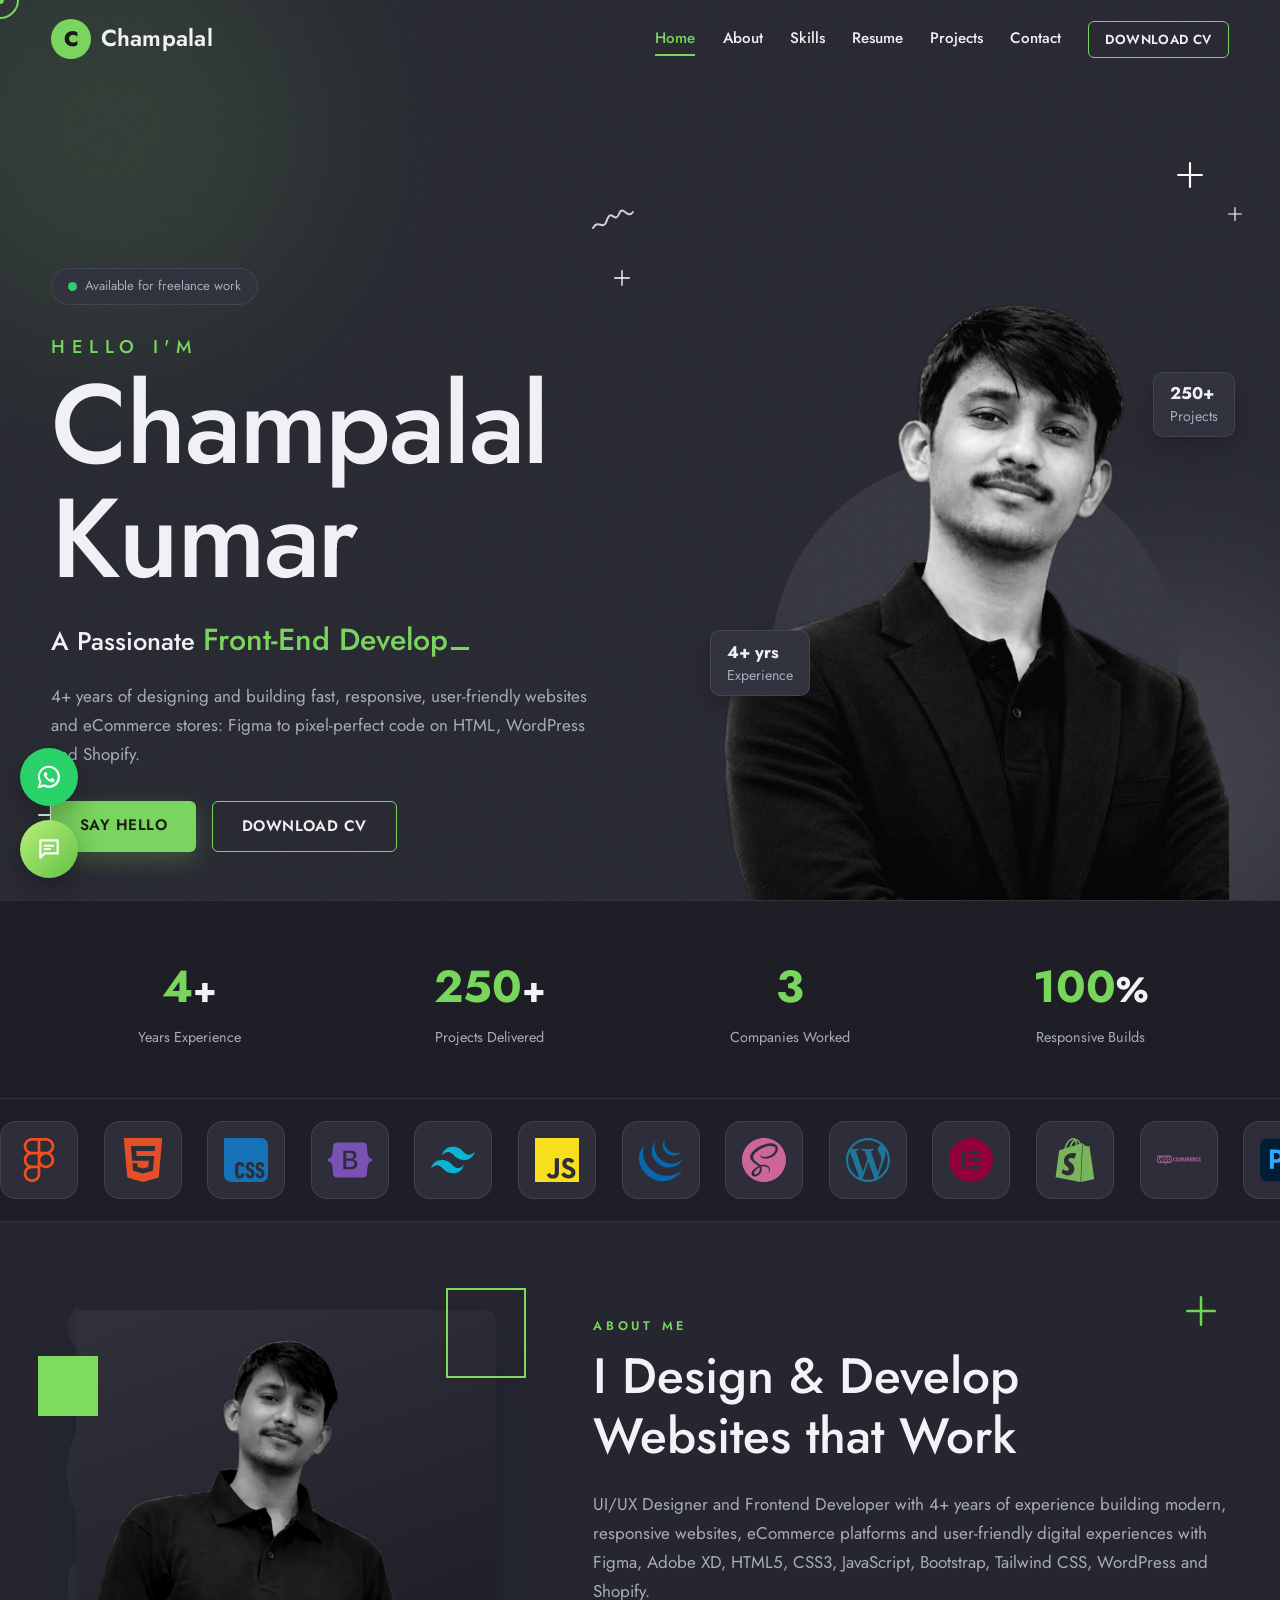
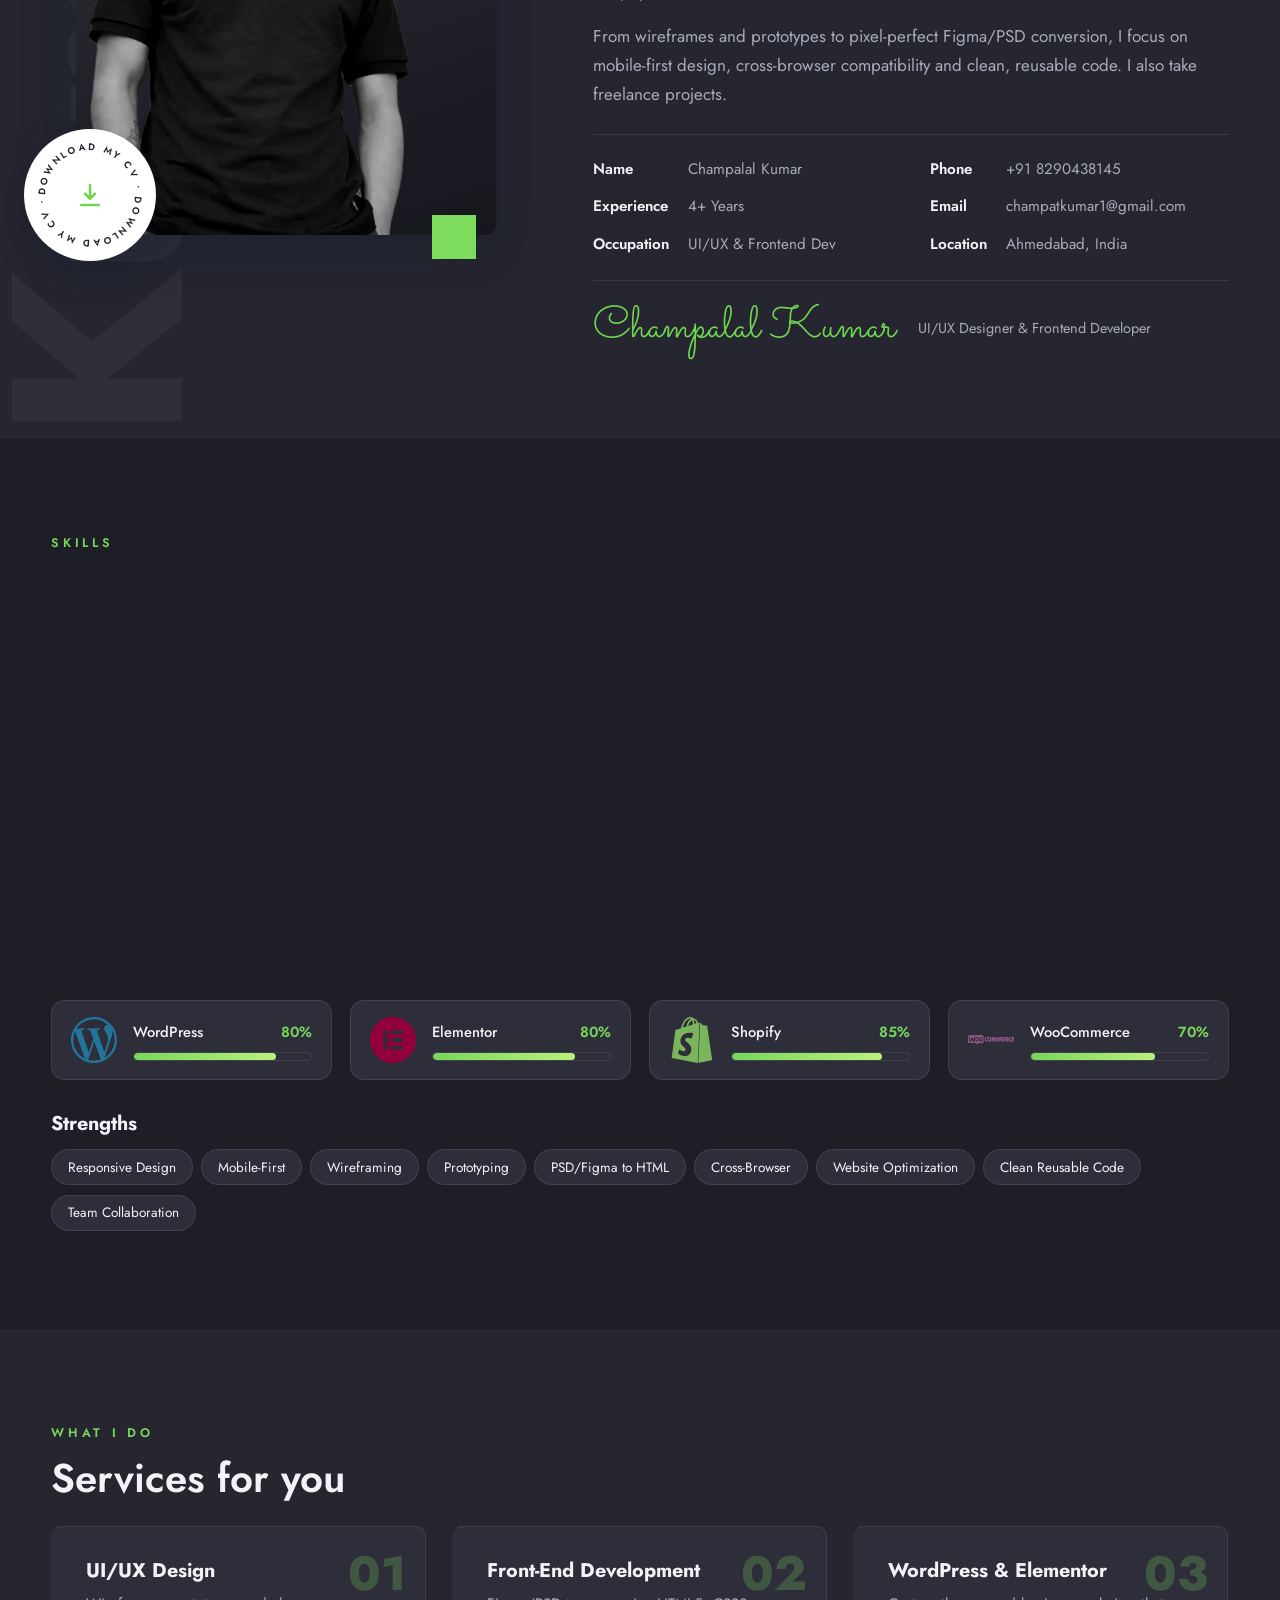
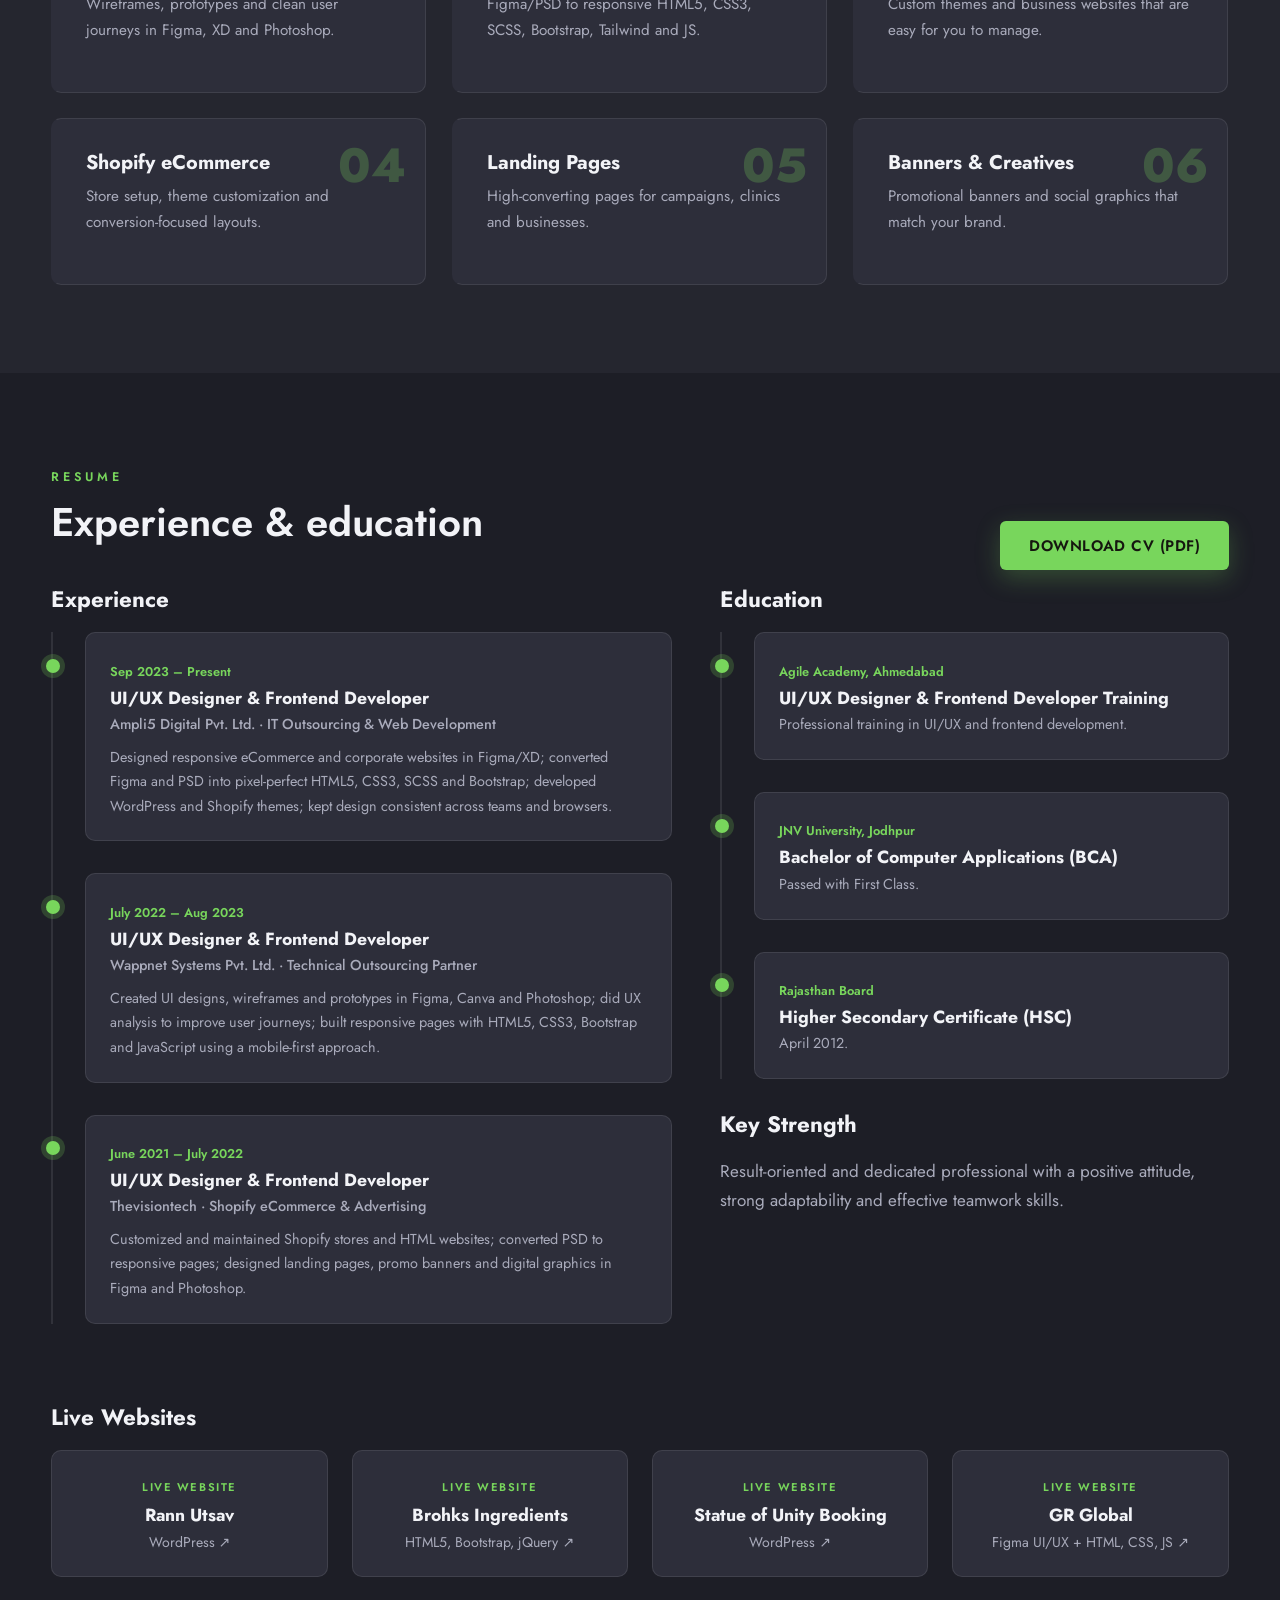
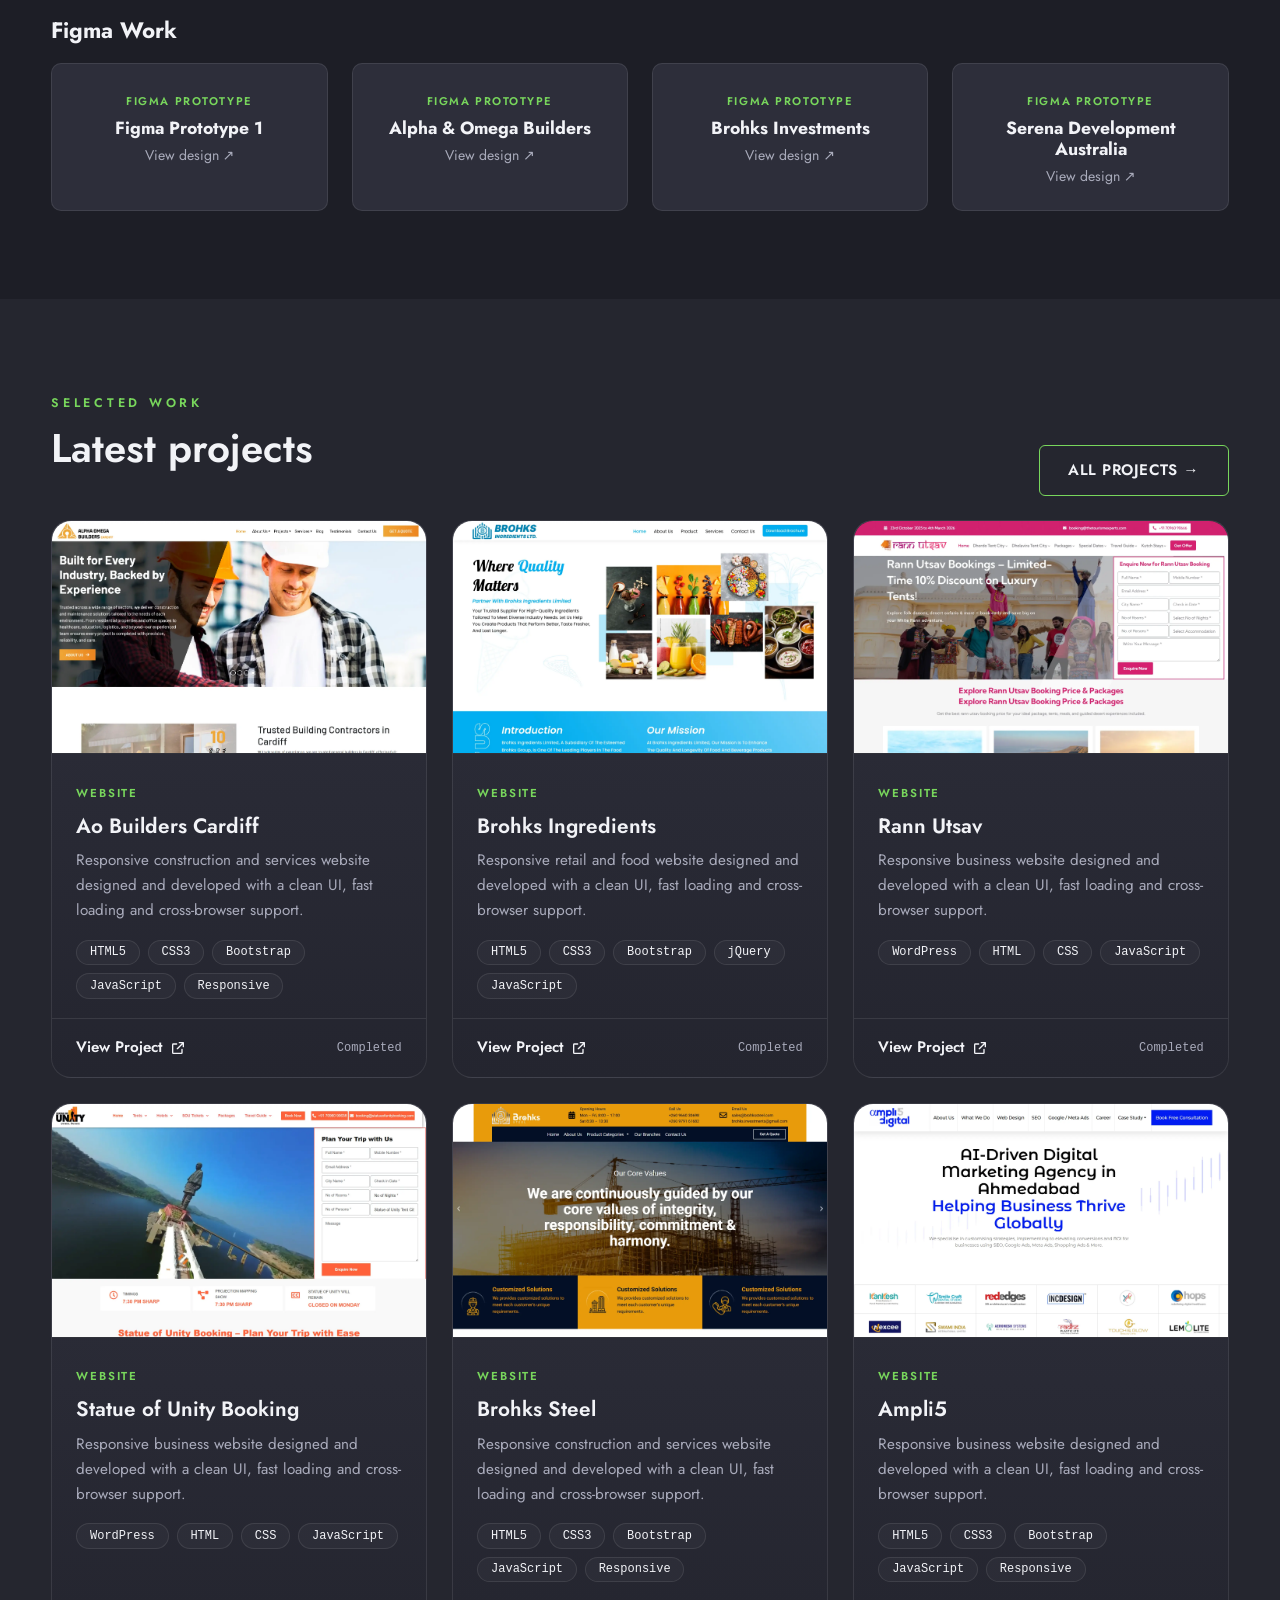
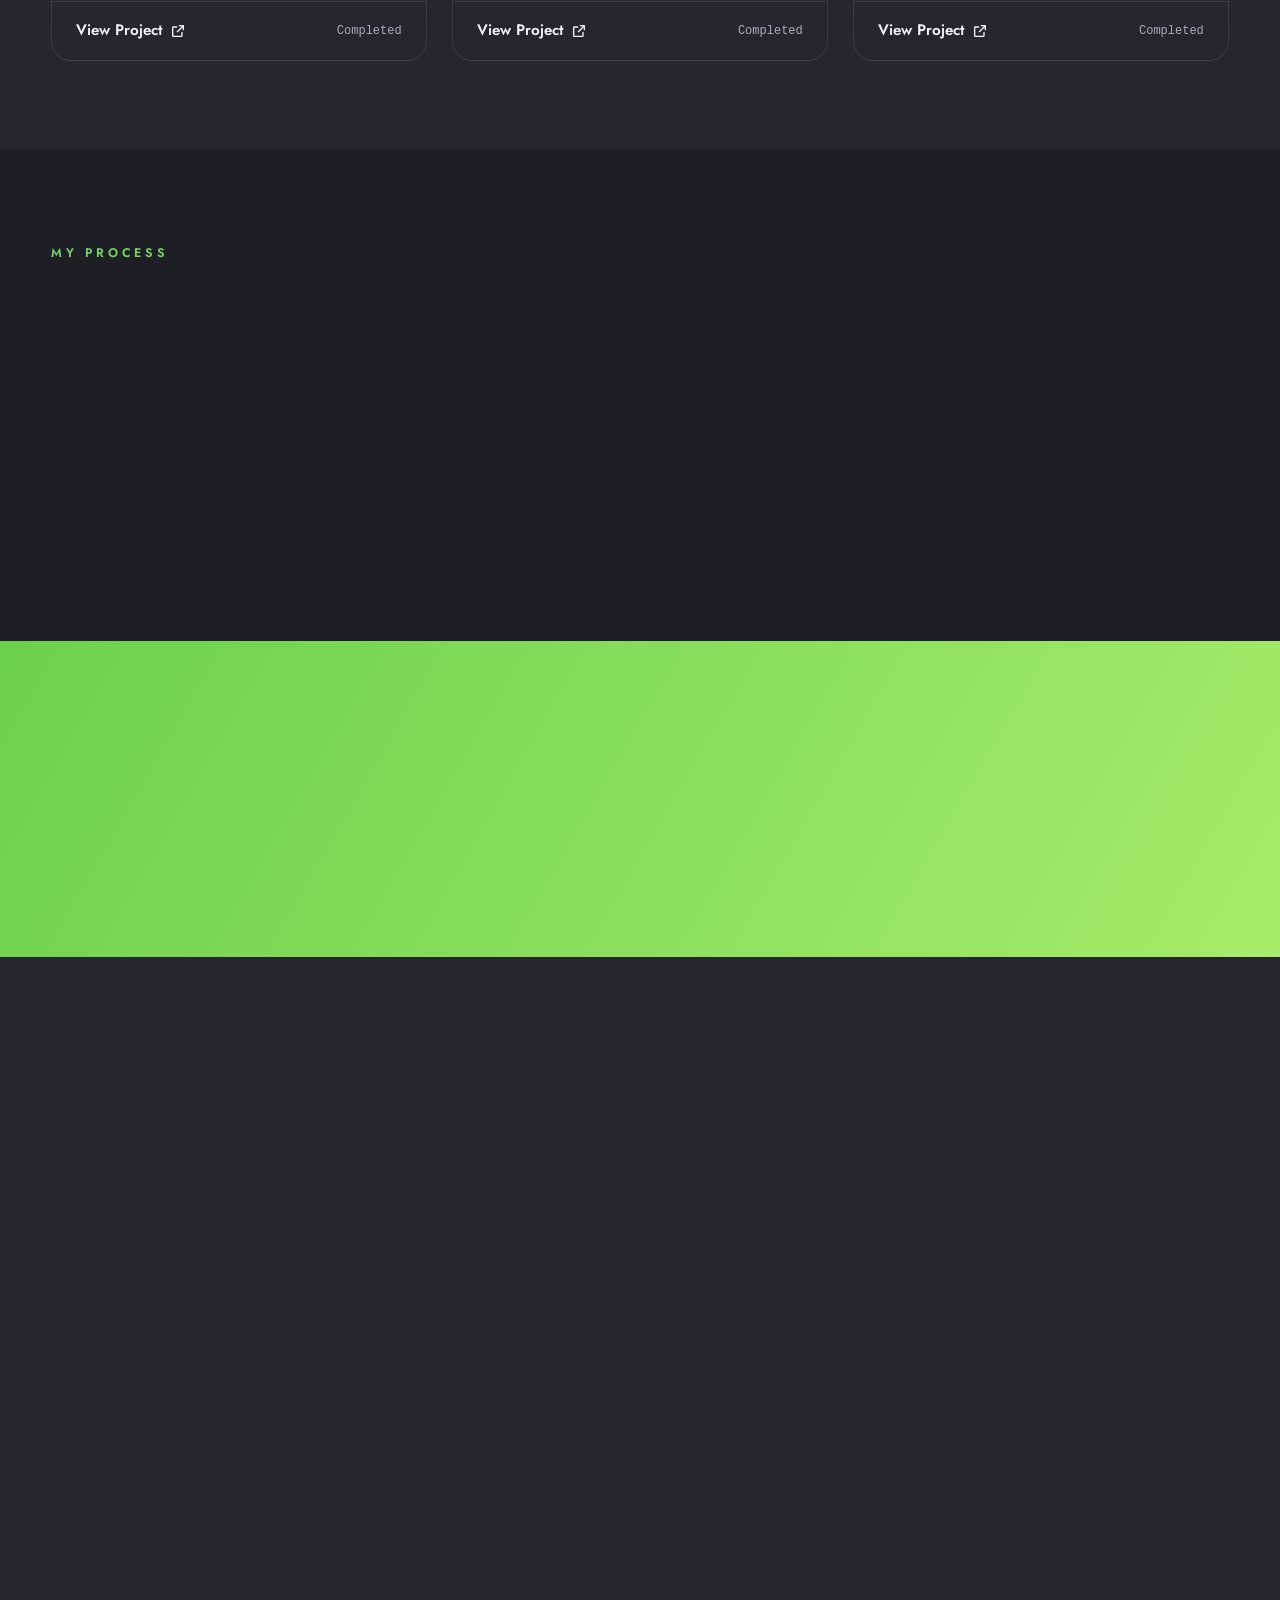
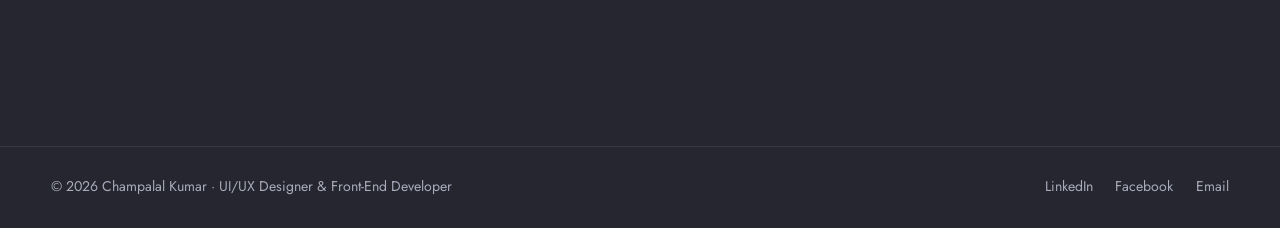
==== commit 80f7dd80: "Update index.html resume code changes" ====
--- a/index.html
+++ b/index.html
@@ -126,7 +126,7 @@
             <div class="reveal">
                 <div class="acard"><i class="q1"></i><i class="q2"></i><i class="q3"></i>
                     <div class="aimg"><img src="images/me-about.webp" alt="Champalal Kumar" loading="lazy"></div>
-                    <a class="cvbadge" href="Champalal_Kumar_UIUX_Designer_and_Frontend_Developer.pdf" download
+                    <a class="cvbadge" href="Champalal_Kumar_UIUX Designer and Frontend Developer.pdf" download
                         aria-label="Download my CV"><svg class="rt" viewBox="0 0 120 120">
                             <defs>
                                 <path id="cp" d="M60,60 m-45,0 a45,45 0 1,1 90,0 a45,45 0 1,1 -90,0" />
--- a/css/style.css
+++ b/css/style.css
@@ -2823,8 +2823,8 @@
 
 @media(max-width:600px) {
     #top {
-        right: auto;
-        left: 14px;
+        /* right: auto;
+        left: 14px; */
         bottom: 16px;
         width: 42px;
         height: 42px
@@ -2880,4 +2880,4 @@
     .skgrid {
         grid-template-columns: 1fr
     }
-}+}
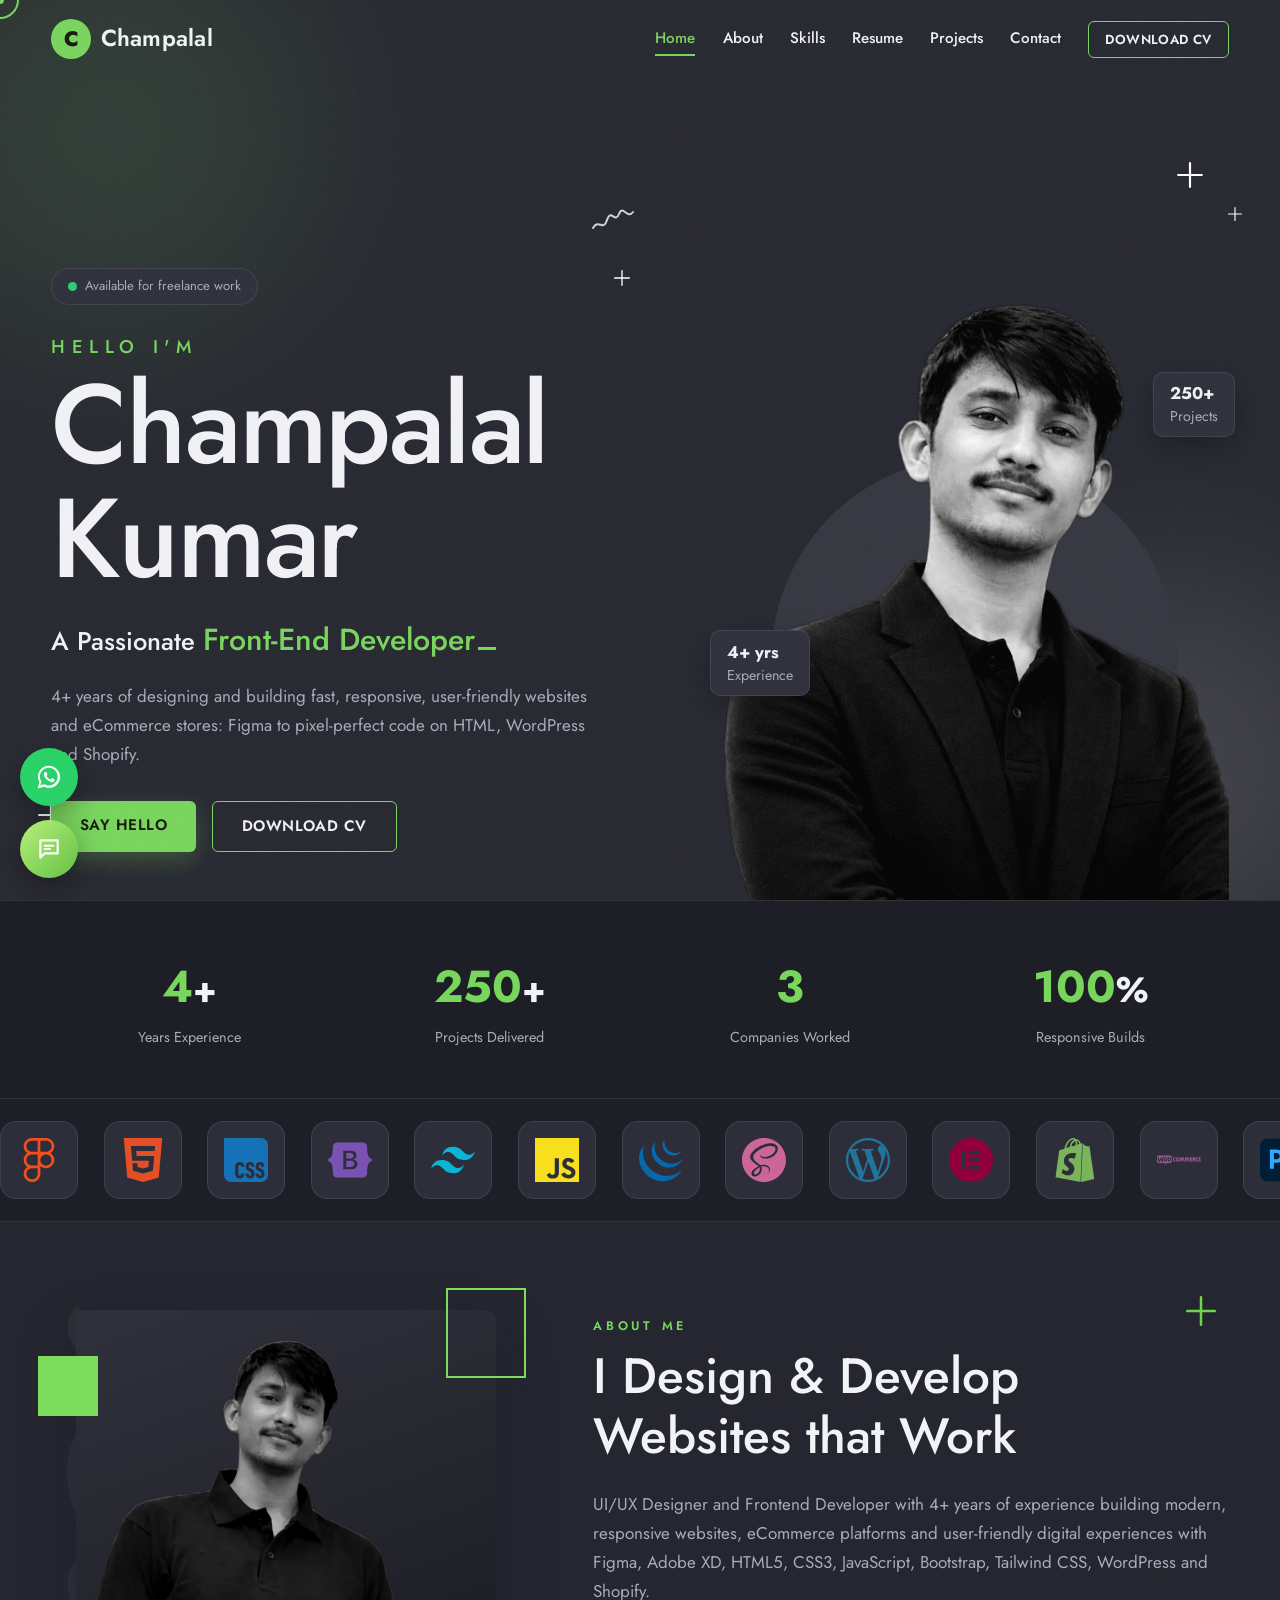
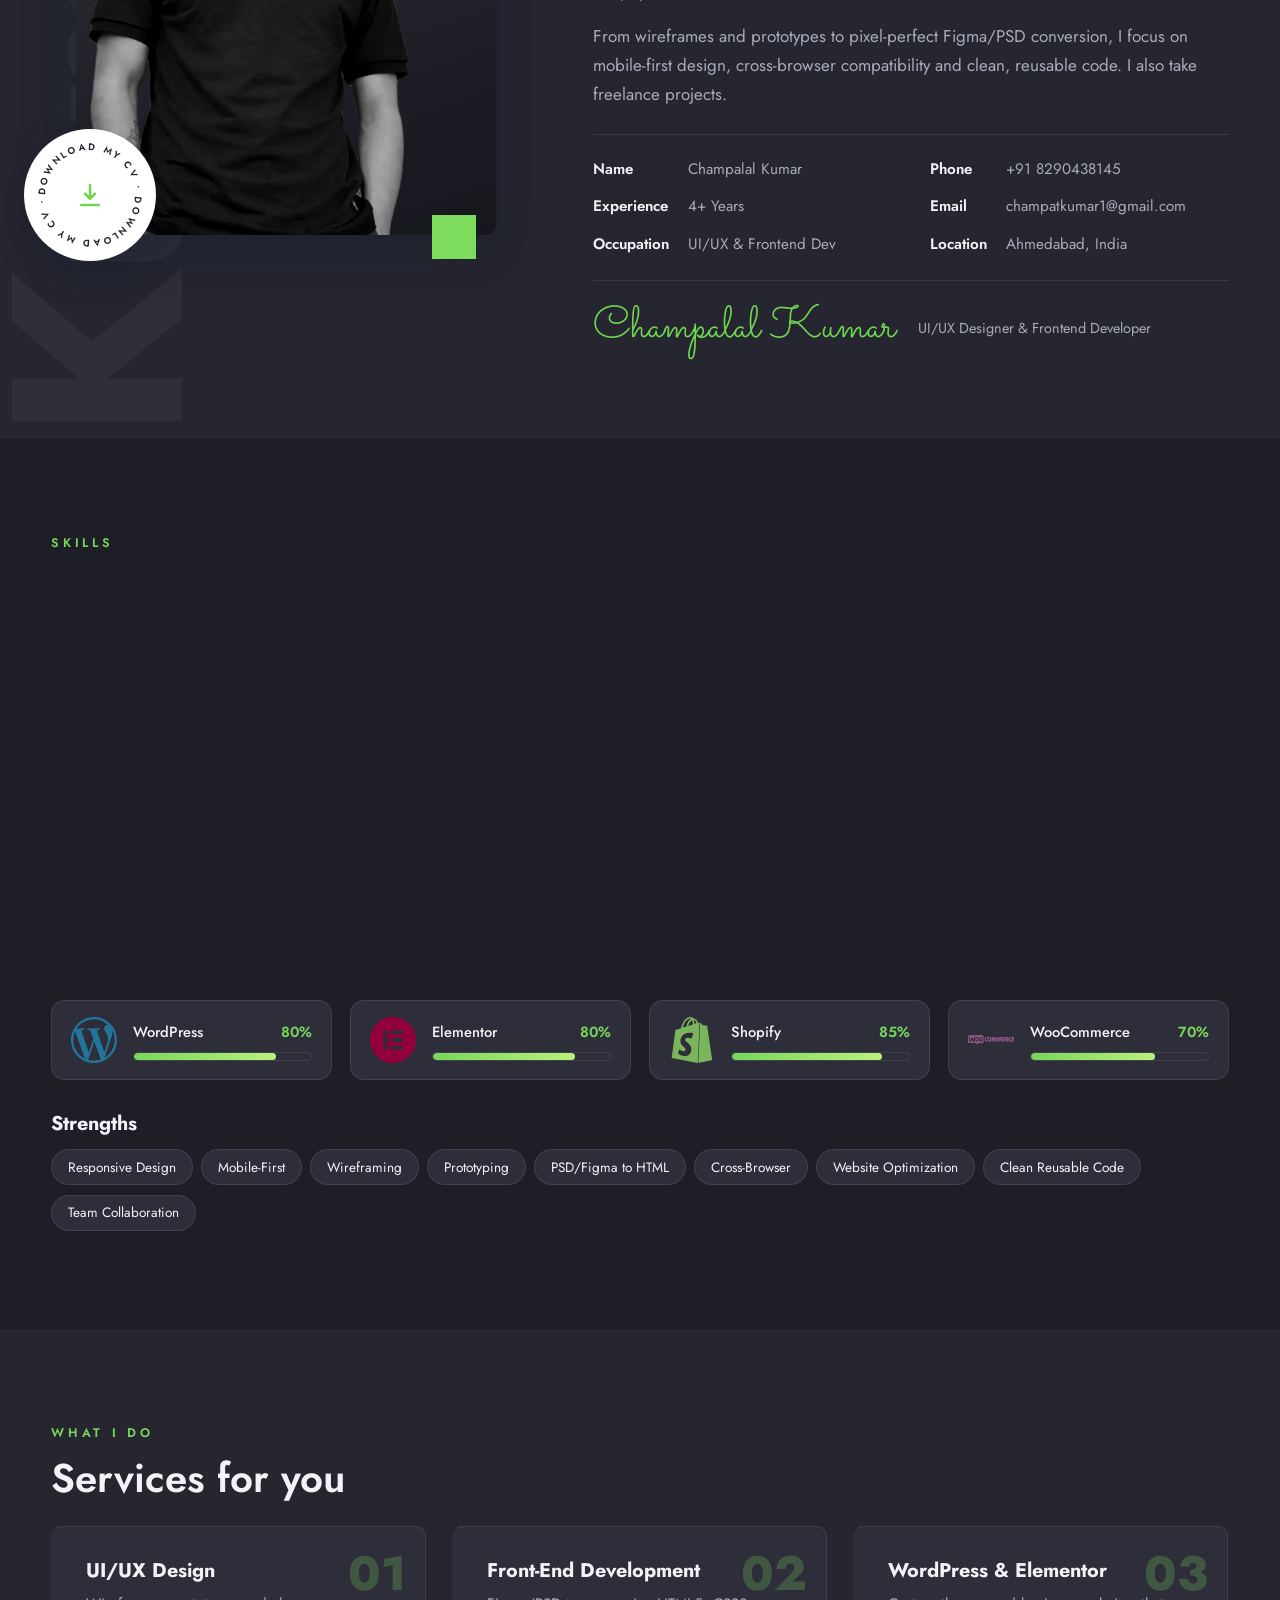
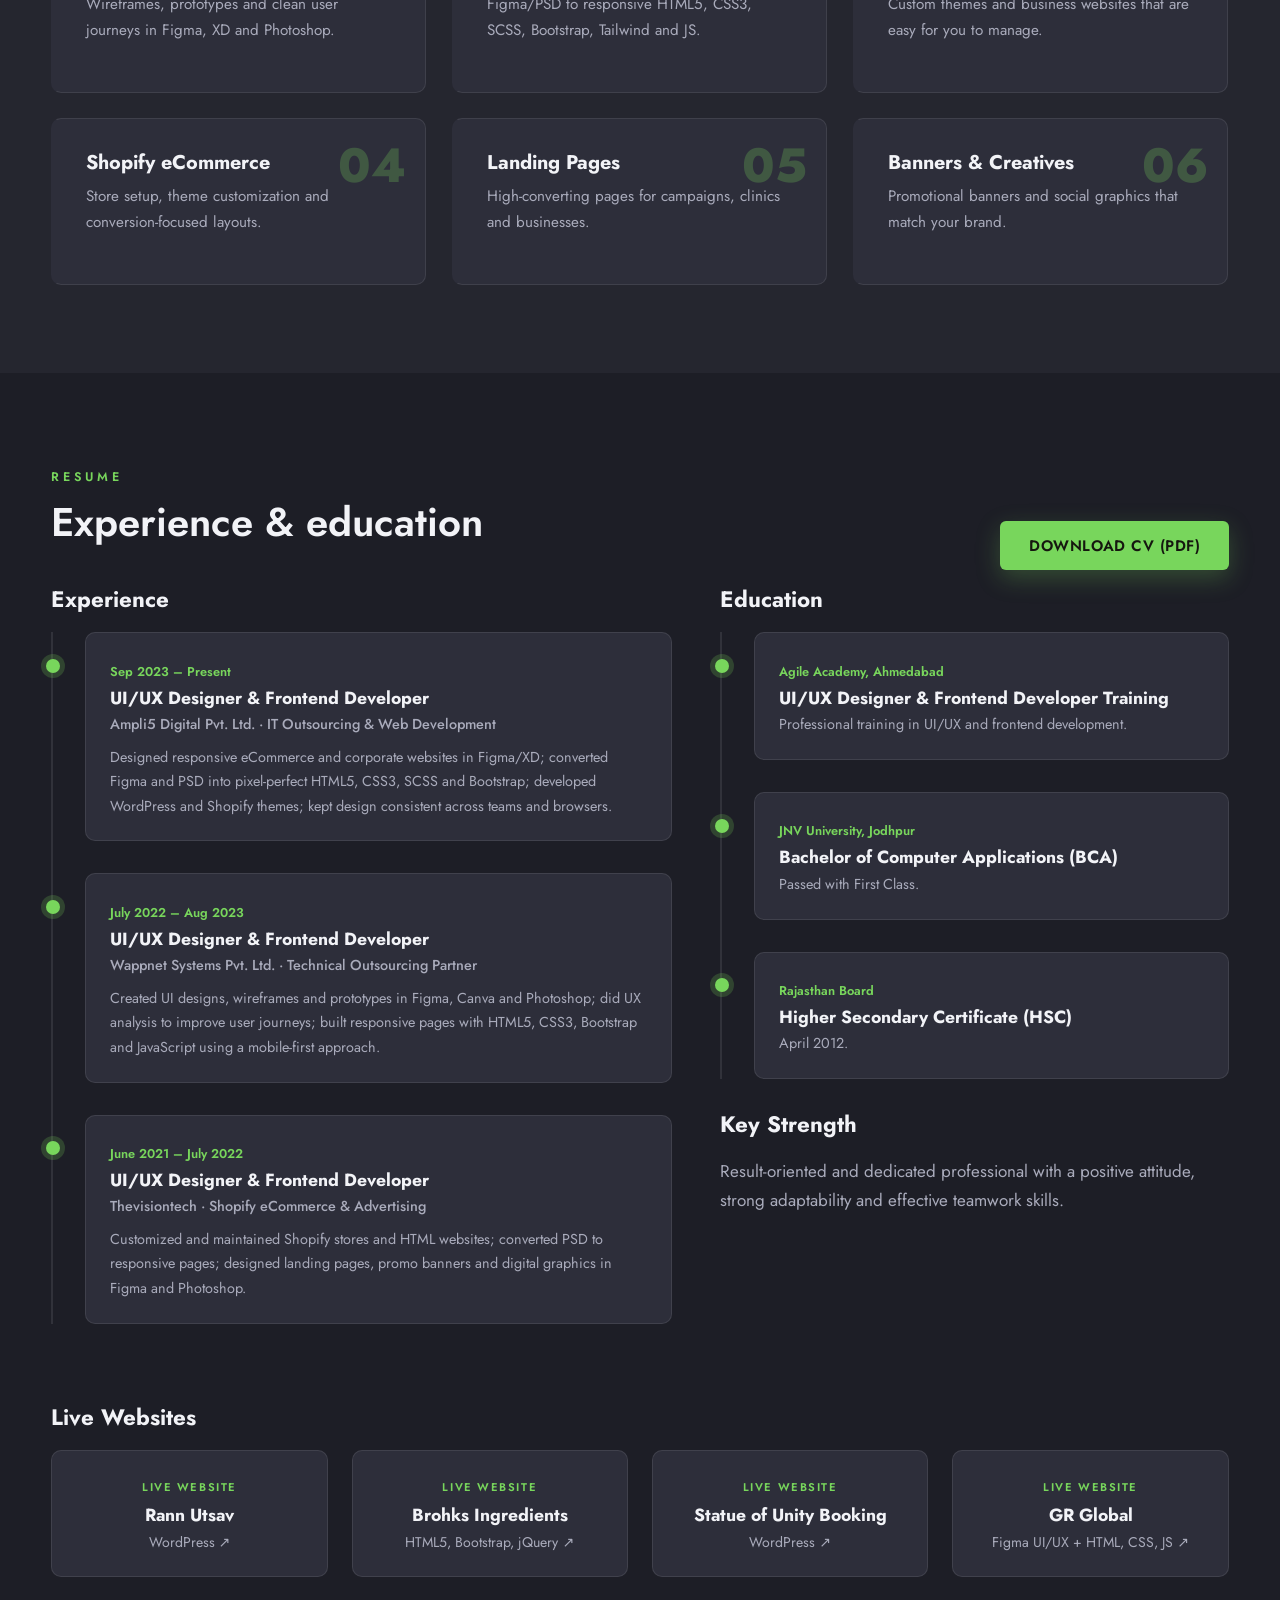
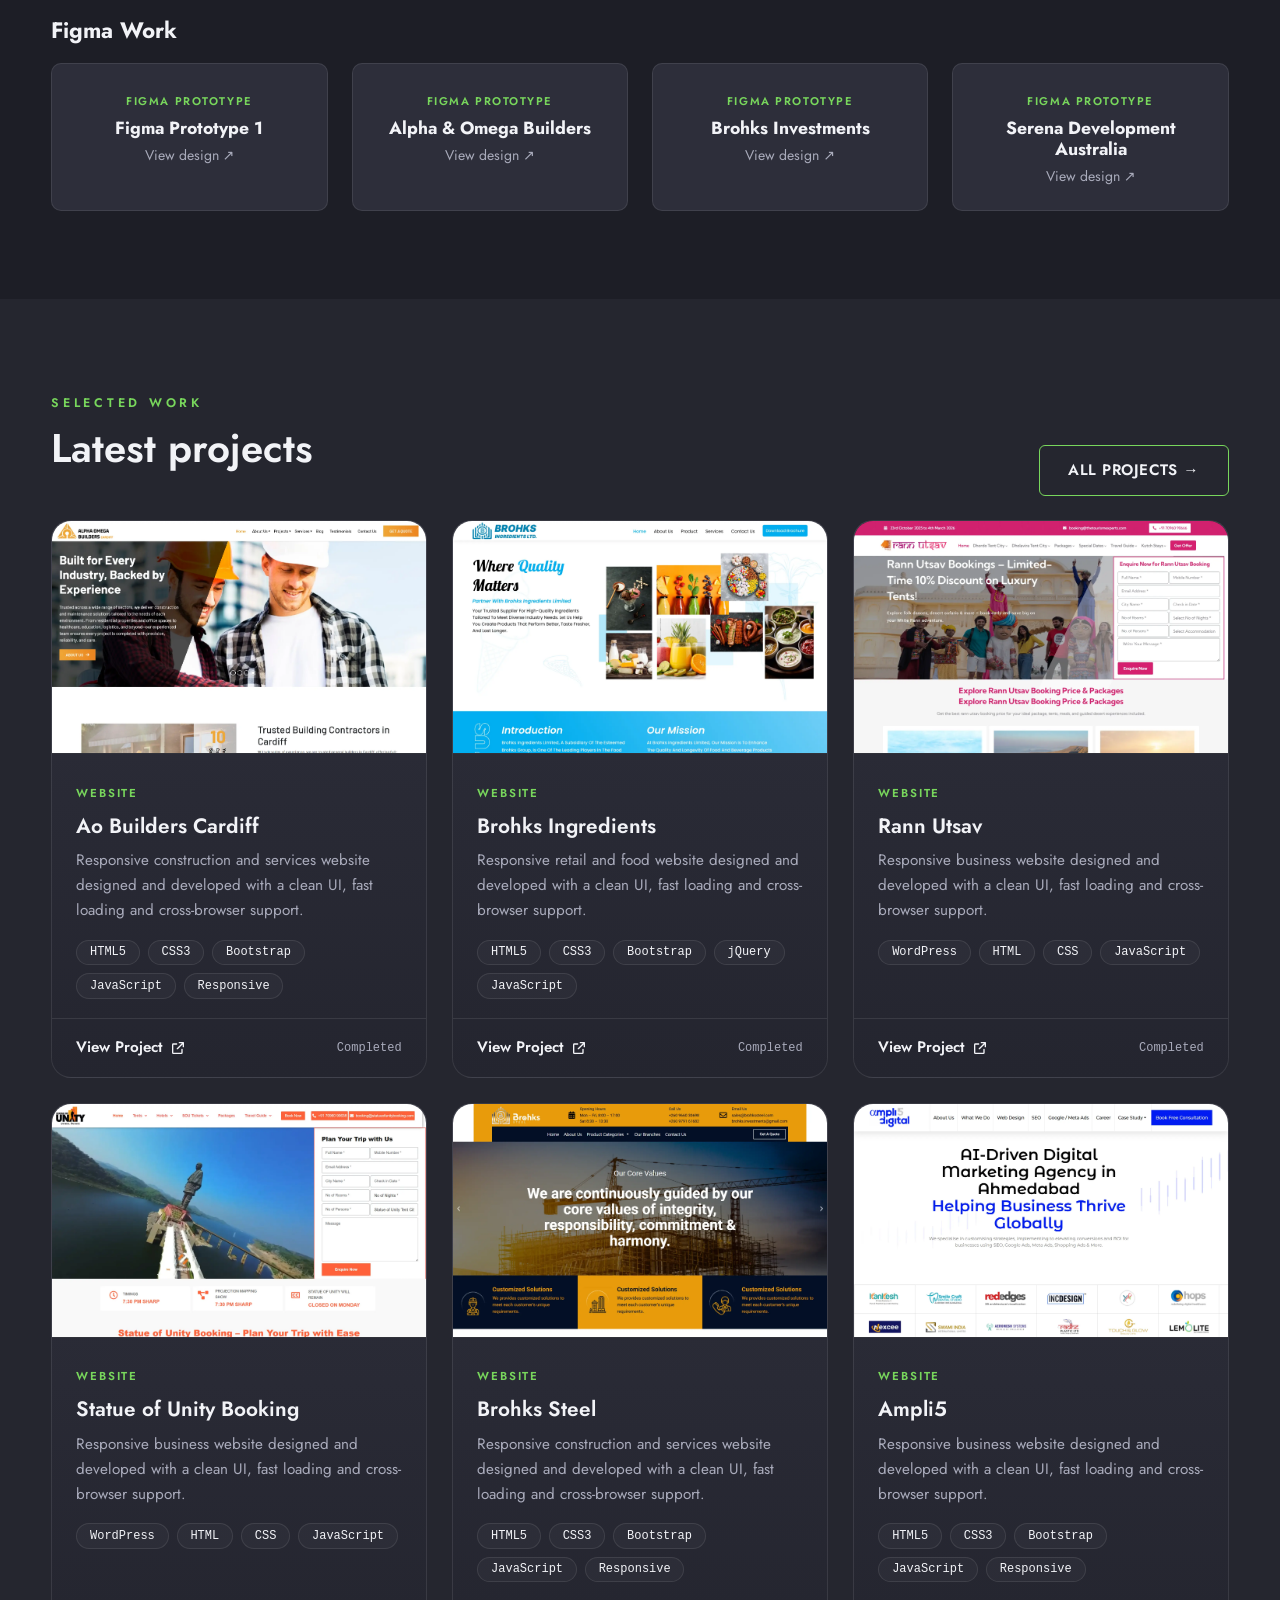
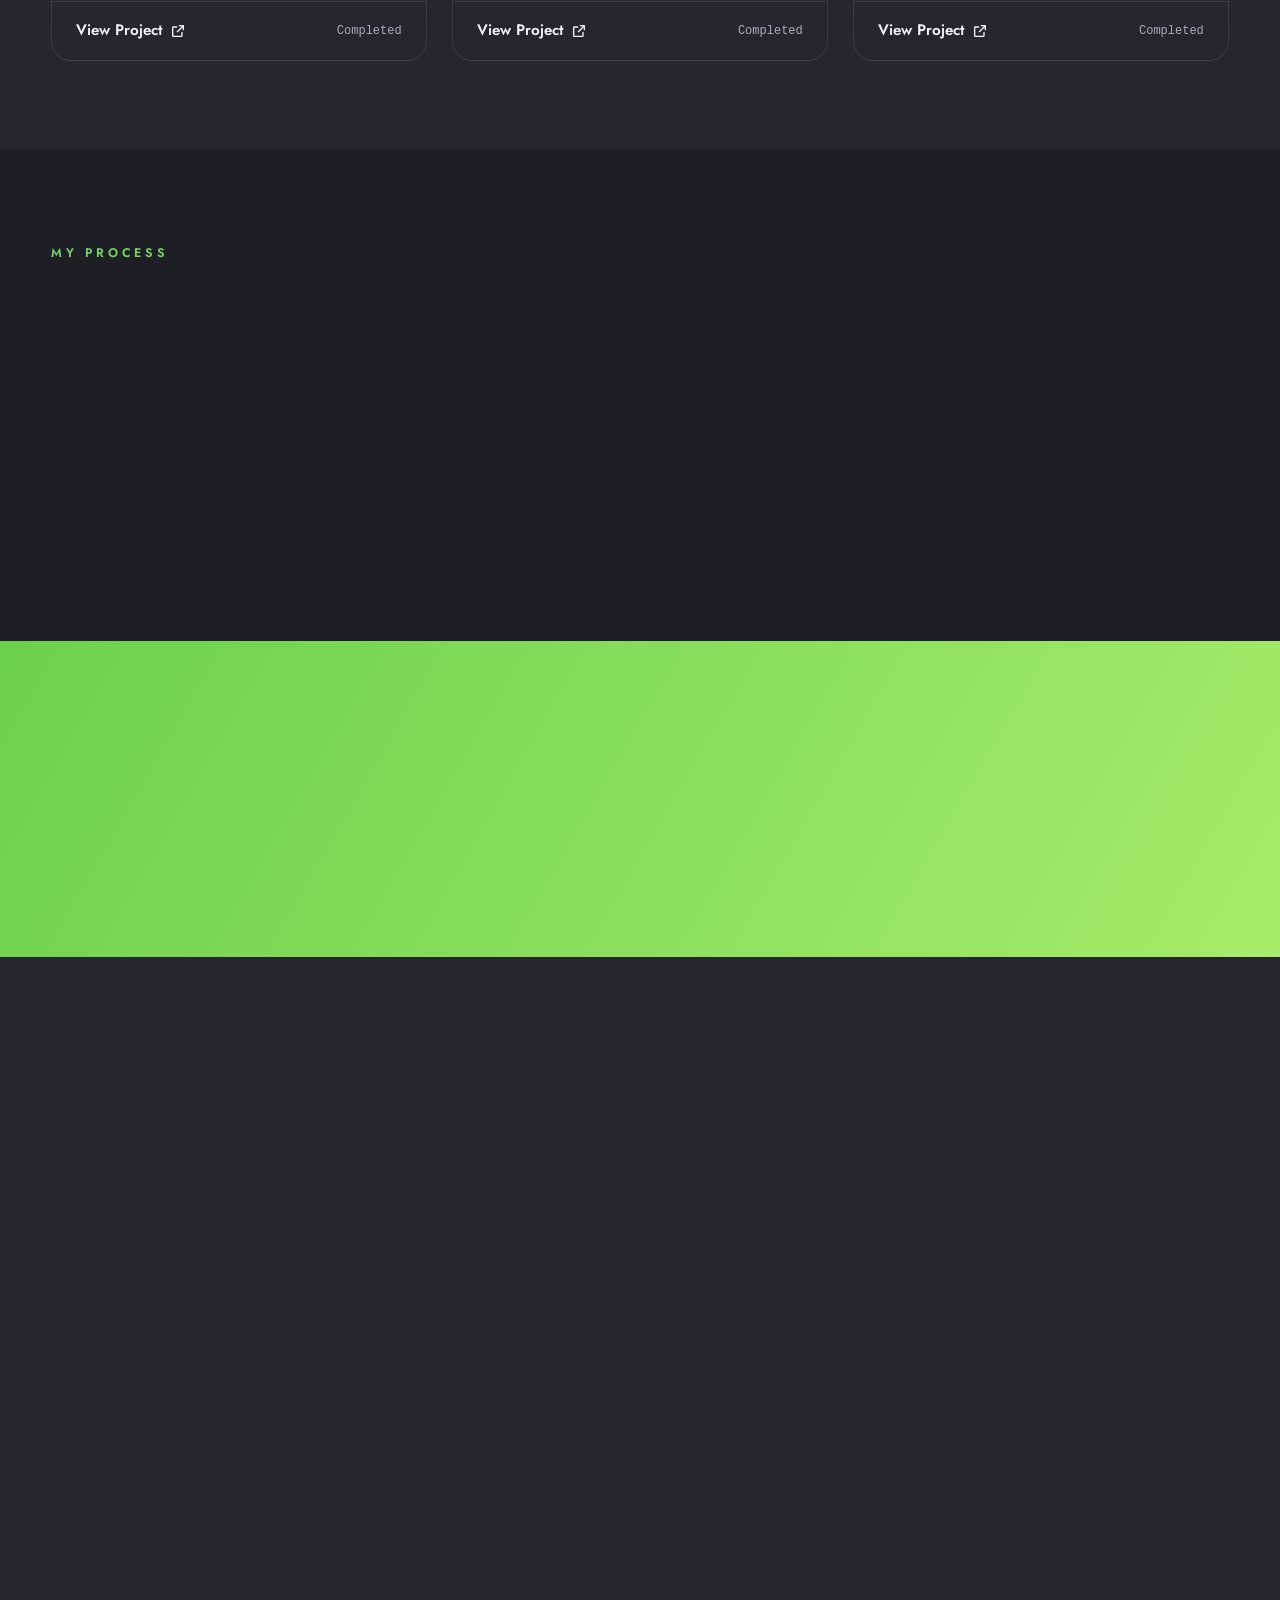
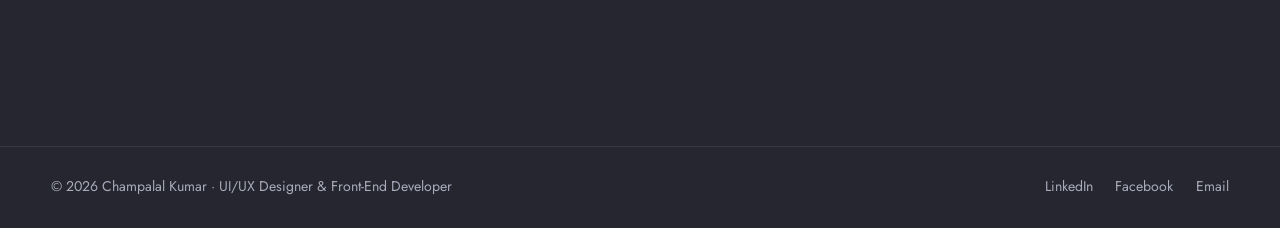
==== commit ea65df9b: "Update index.html resume ne code upload" ====
--- a/index.html
+++ b/index.html
@@ -126,18 +126,28 @@
             <div class="reveal">
                 <div class="acard"><i class="q1"></i><i class="q2"></i><i class="q3"></i>
                     <div class="aimg"><img src="images/me-about.webp" alt="Champalal Kumar" loading="lazy"></div>
-                    <a class="cvbadge" href="Champalal_Kumar_UIUX Designer and Frontend Developer.pdf" download
-                        aria-label="Download my CV"><svg class="rt" viewBox="0 0 120 120">
-                            <defs>
-                                <path id="cp" d="M60,60 m-45,0 a45,45 0 1,1 90,0 a45,45 0 1,1 -90,0" />
-                            </defs><text>
-                                <textPath href="#cp" textLength="278" lengthAdjust="spacing">DOWNLOAD MY CV • DOWNLOAD
-                                    MY CV •</textPath>
-                            </text>
-                        </svg><svg class="dl" viewBox="0 0 24 24" fill="none" stroke="currentColor" stroke-width="2"
-                            stroke-linecap="round" stroke-linejoin="round">
-                            <path d="M12 4v11m0 0l-4-4m4 4l4-4M5 20h14" />
-                        </svg></a>
+                    <a class="cvbadge"
+   href="./images/Champalal_Kumar_UIUX%20Designer%20and%20Frontend%20Developer.pdf"
+   download="Champalal_Kumar_CV.pdf"
+   aria-label="Download my CV">
+
+    <svg class="rt" viewBox="0 0 120 120">
+        <defs>
+            <path id="cp" d="M60,60 m-45,0 a45,45 0 1,1 90,0 a45,45 0 1,1 -90,0" />
+        </defs>
+        <text>
+            <textPath href="#cp" textLength="278" lengthAdjust="spacing">
+                DOWNLOAD MY CV • DOWNLOAD MY CV •
+            </textPath>
+        </text>
+    </svg>
+
+    <svg class="dl" viewBox="0 0 24 24" fill="none"
+         stroke="currentColor" stroke-width="2"
+         stroke-linecap="round" stroke-linejoin="round">
+        <path d="M12 4v11m0 0l-4-4m4 4l4-4M5 20h14" />
+    </svg>
+</a>
                 </div>
             </div>
             <div class="reveal d1"><span class="kicker">About Me</span>
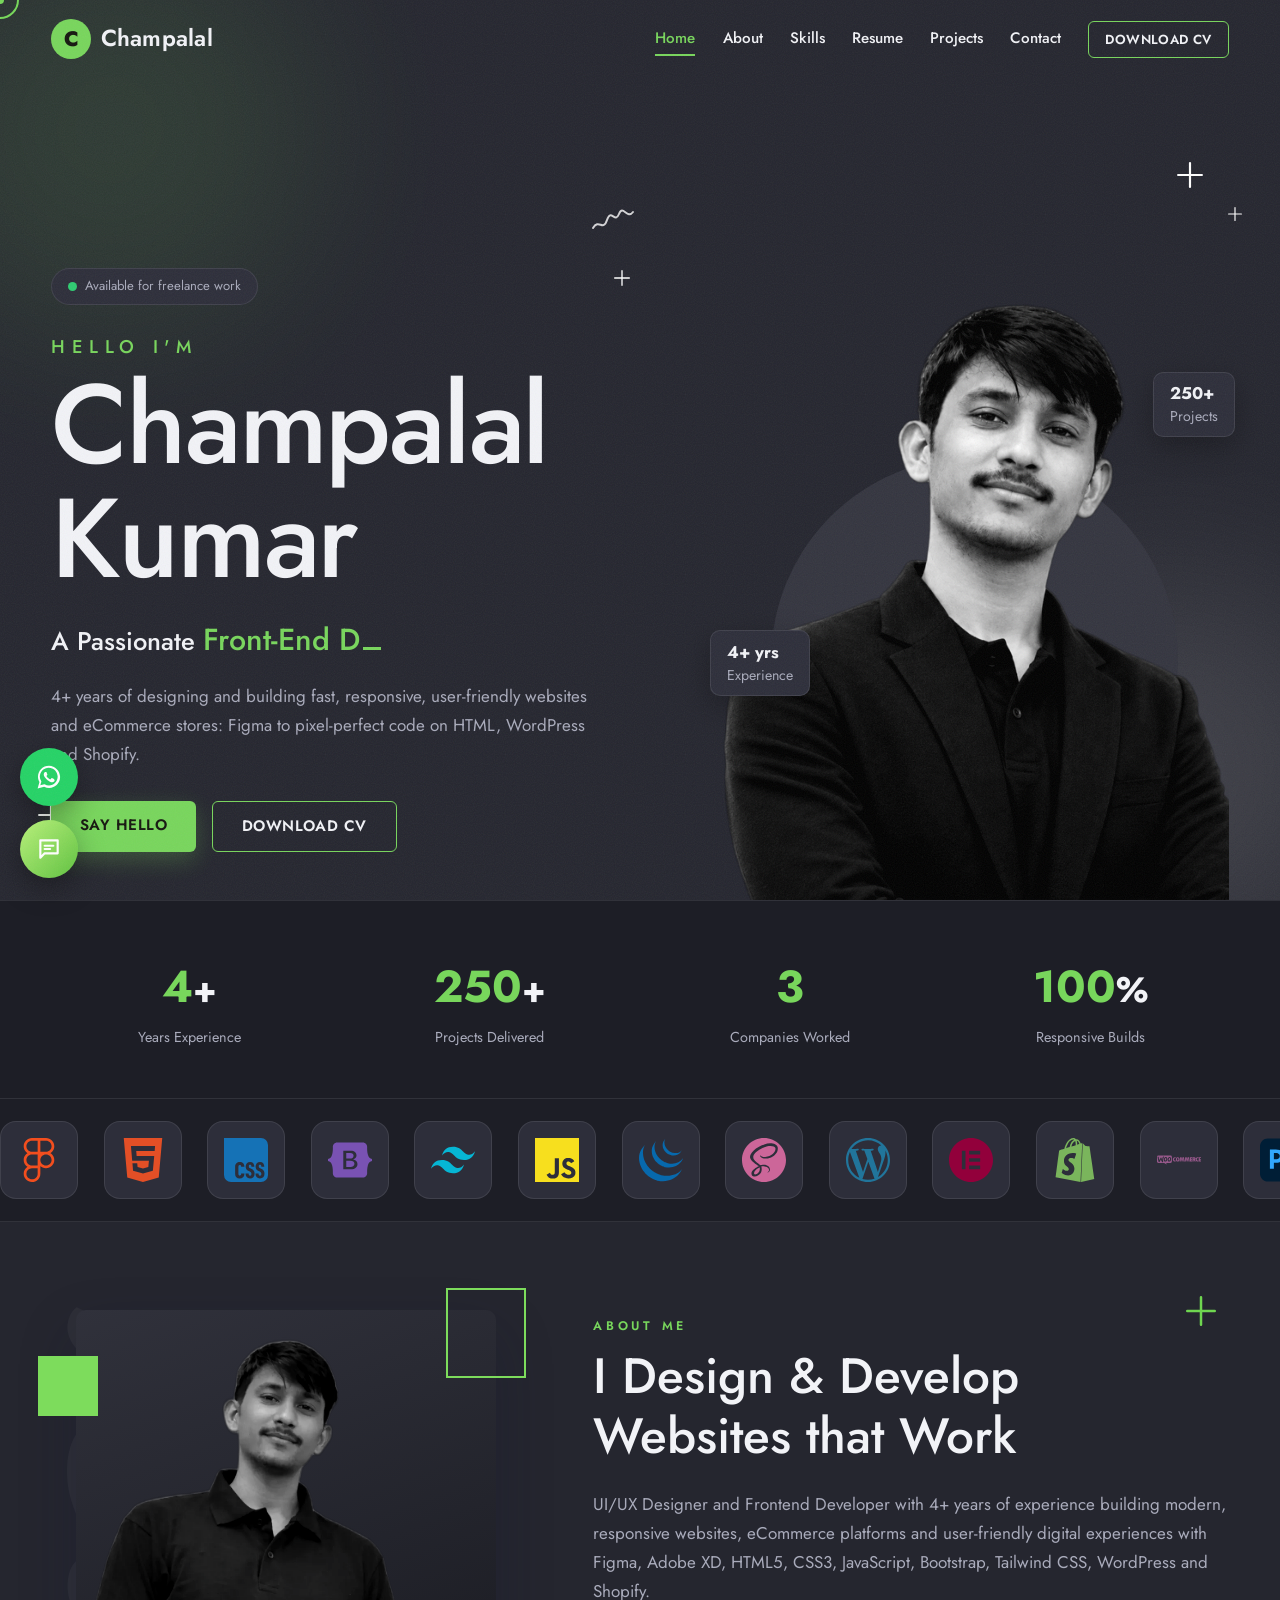
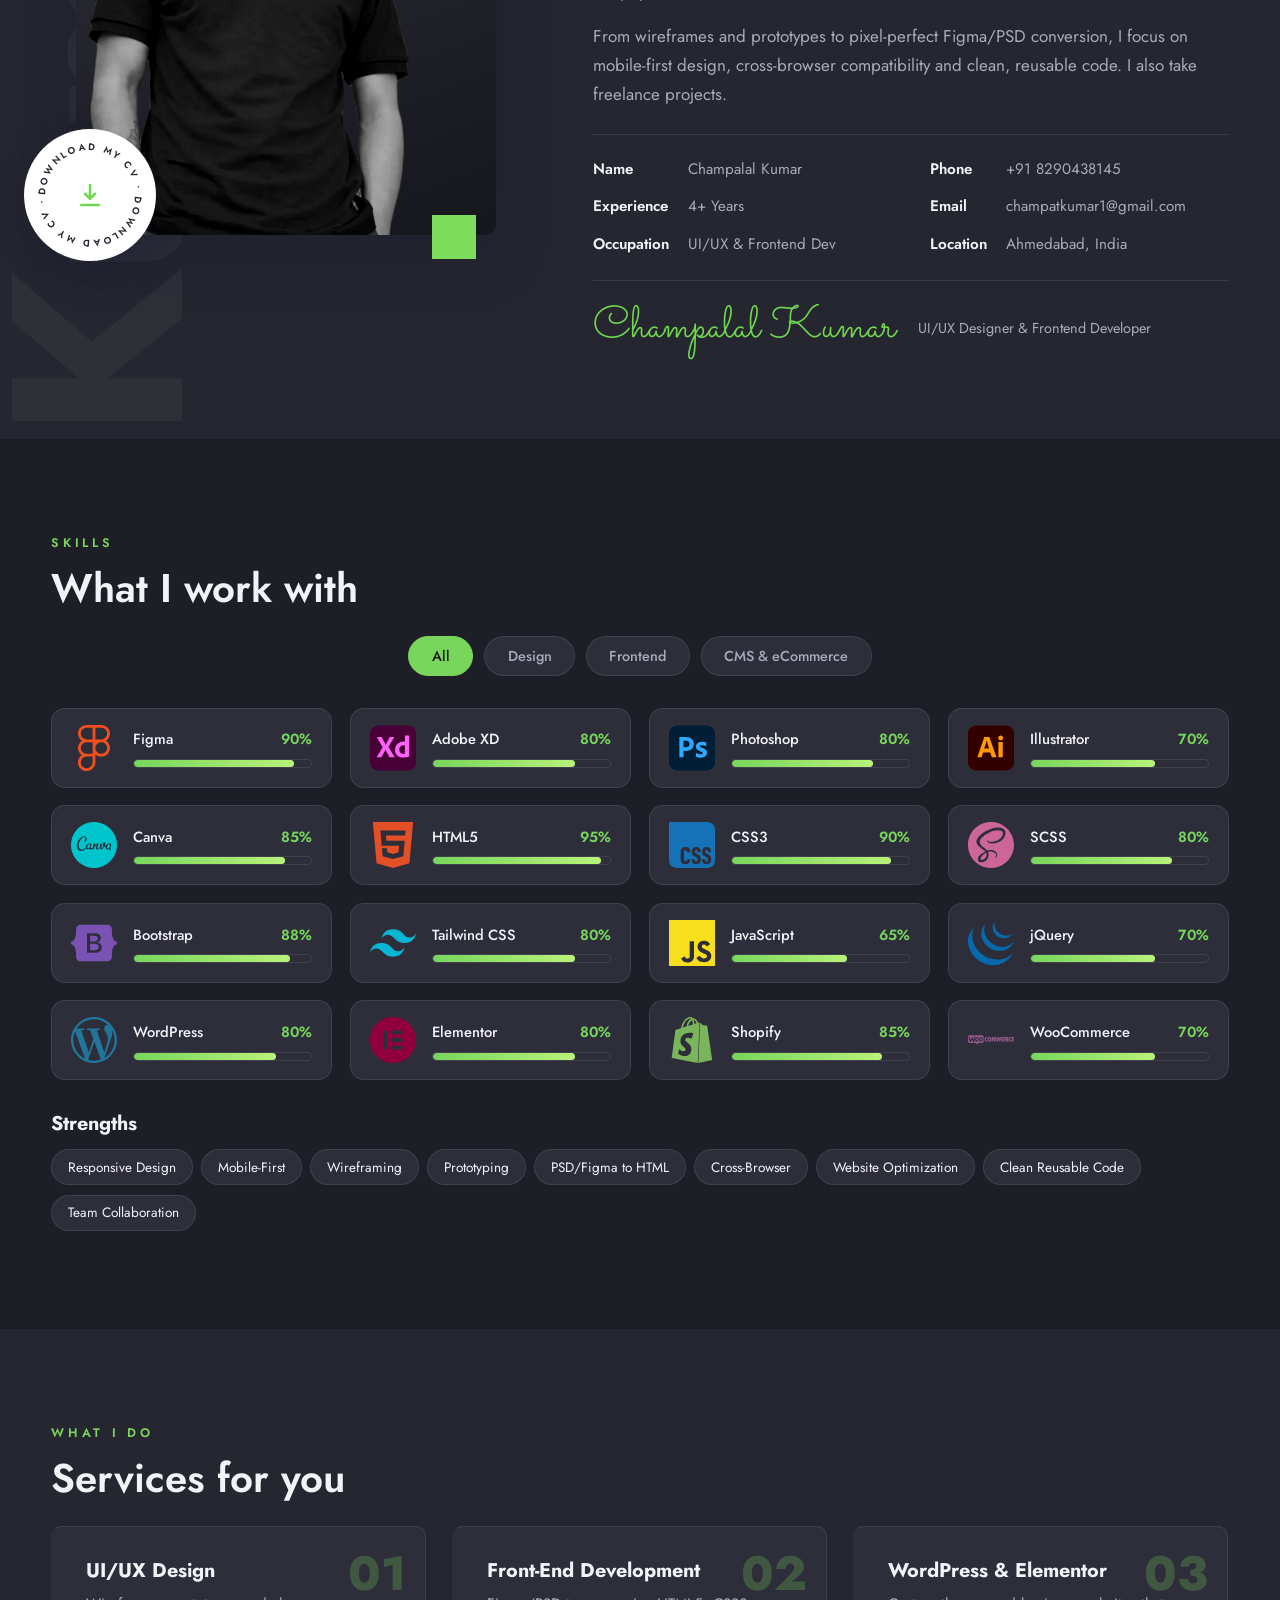
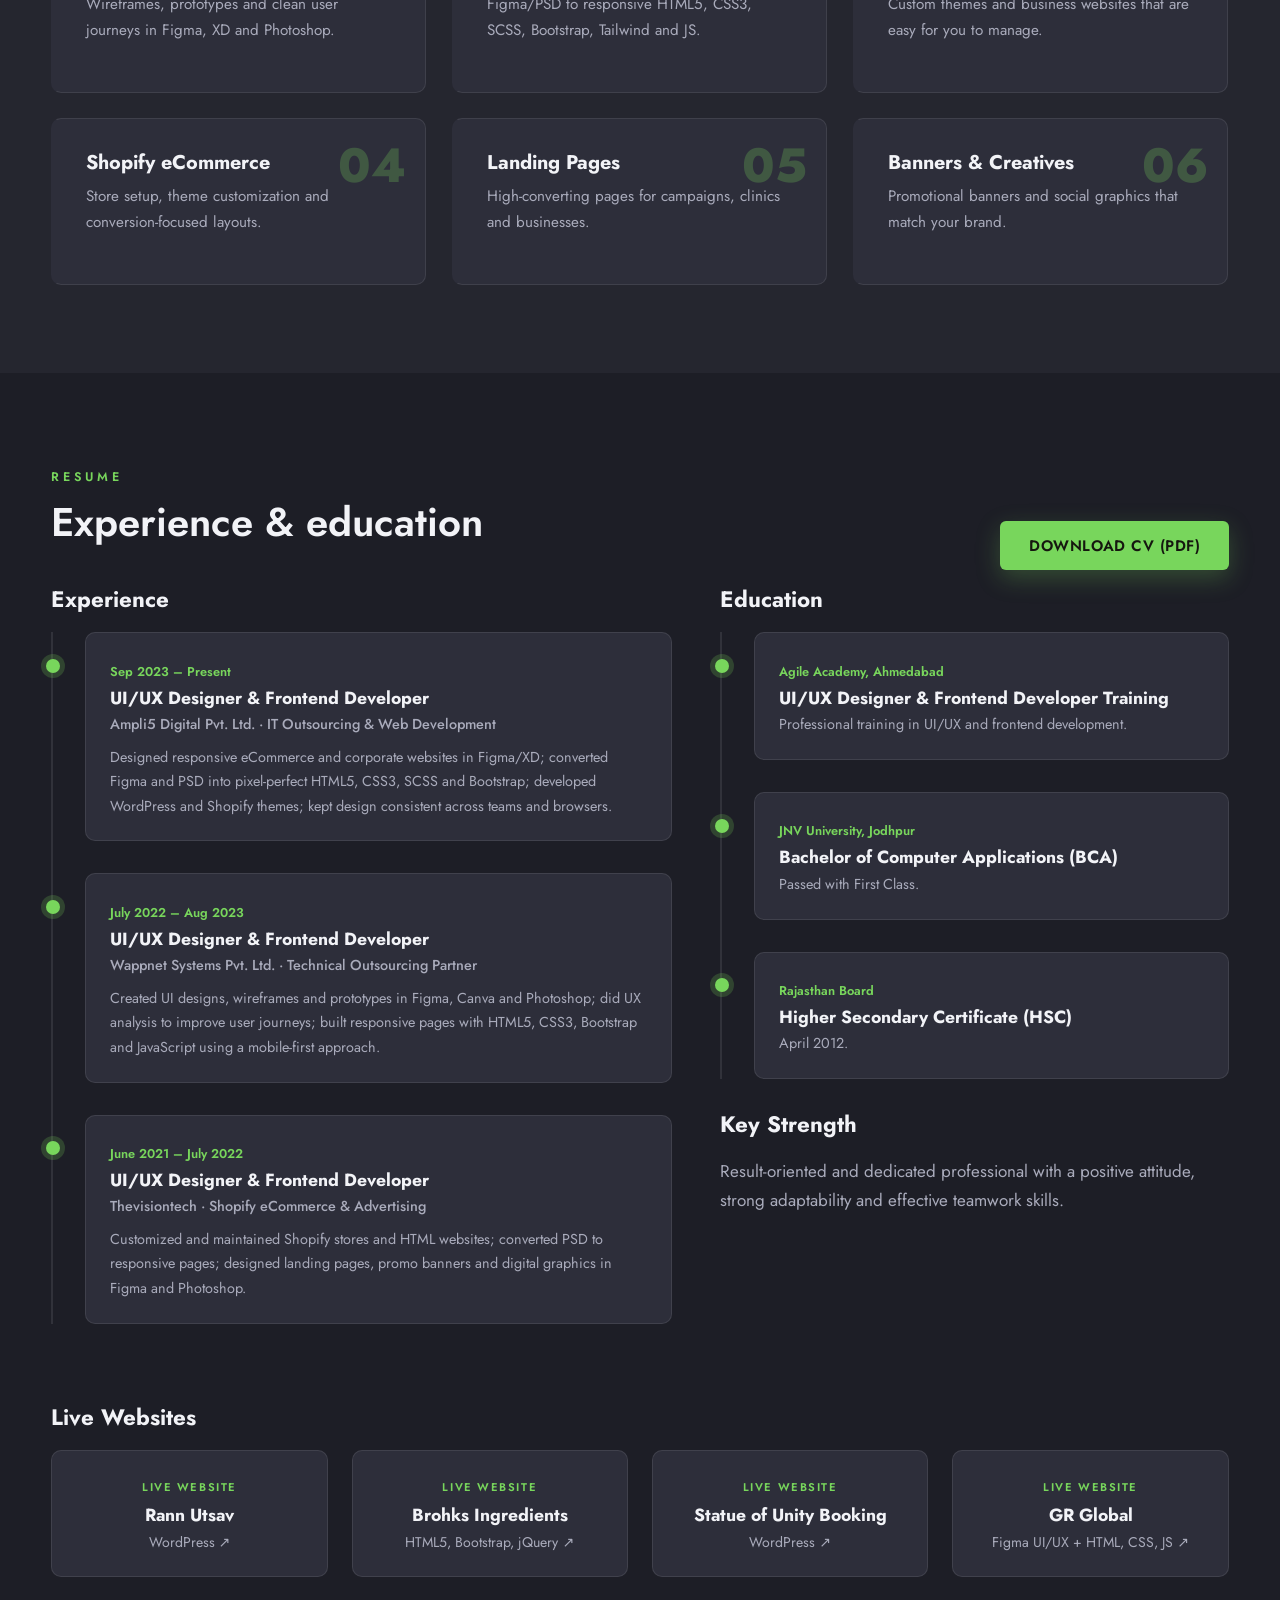
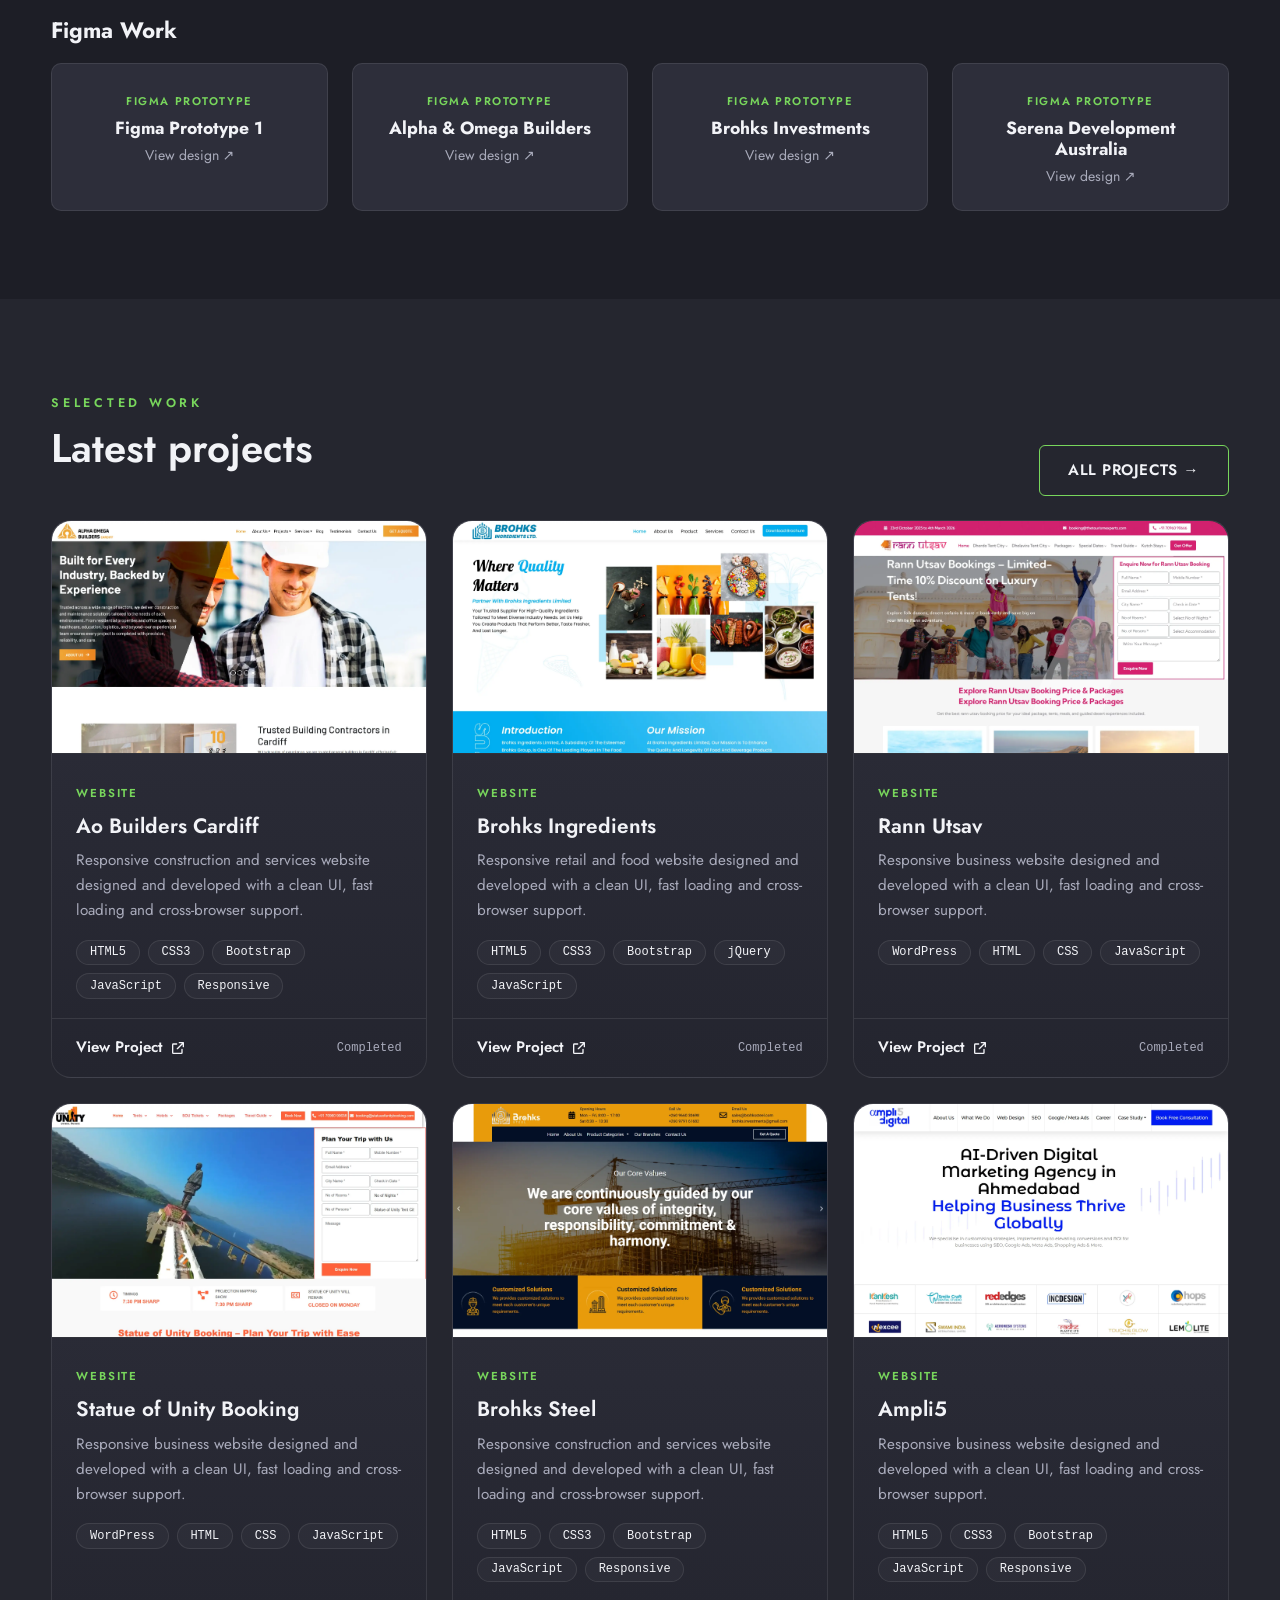
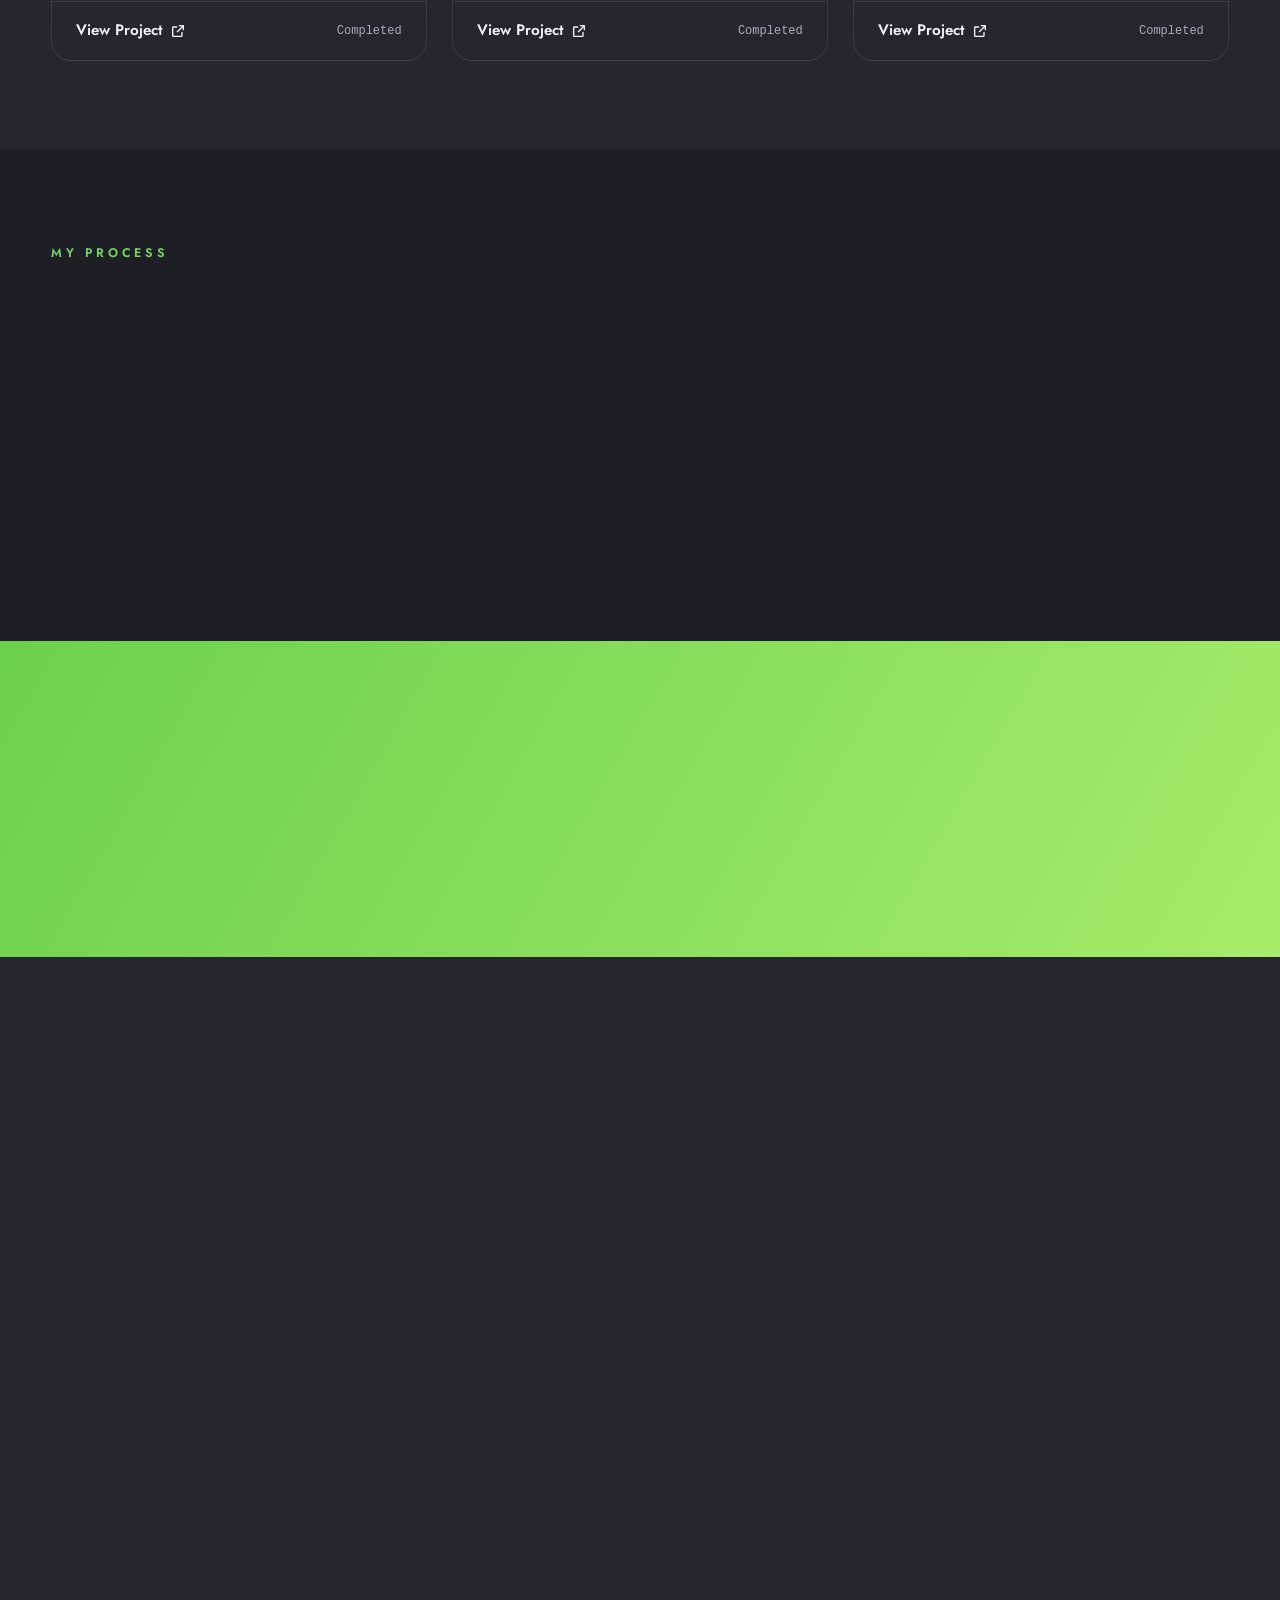
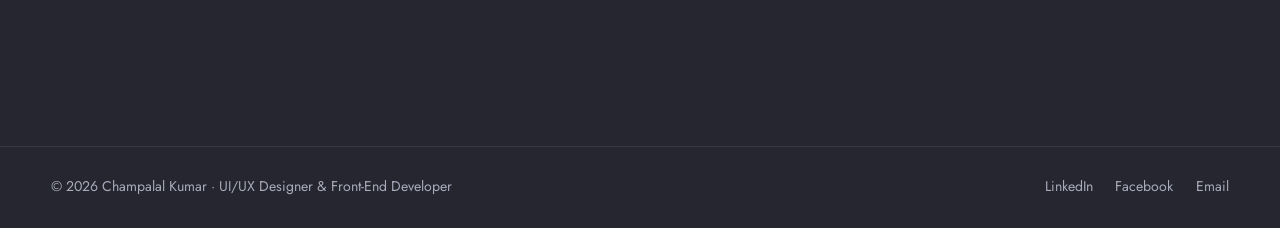
==== commit 0ab3899e: "Update index.html new resume code" ====
--- a/index.html
+++ b/index.html
@@ -31,7 +31,7 @@
             <a href="index.html#resume">Resume</a>
             <a href="projects.html">Projects</a>
             <a href="index.html#contact">Contact</a>
-            <a class="btn small ghost cv" href="Champalal_Kumar_UIUX_Designer_and_Frontend_Developer.pdf" download>DOWNLOAD CV</a>
+            <a class="btn small ghost cv" href="Champalal_Kumar_UIUX Designer and Frontend Developer.pdf" download>DOWNLOAD CV</a>
         </nav>
             <button id="burger" aria-label="Menu"><span></span><span></span><span></span></button>
     </header>
@@ -56,7 +56,7 @@
                 <p class="lead">4+ years of designing and building fast, responsive, user-friendly websites and
                     eCommerce stores: Figma to pixel-perfect code on HTML, WordPress and Shopify.</p>
                 <div class="cta"><a class="btn" href="#contact">SAY HELLO</a><a class="btn ghost"
-                        href="Champalal_Kumar_UIUX_Designer_and_Frontend_Developer.pdf" download>DOWNLOAD CV</a></div>
+                        href="Champalal_Kumar_UIUX Designer and Frontend Developer.pdf" download>DOWNLOAD CV</a></div>
             </div>
             <div class="photo cut reveal d2">
                 <div class="disc"></div><img src="images/me-hero.webp" alt="Champalal Kumar">
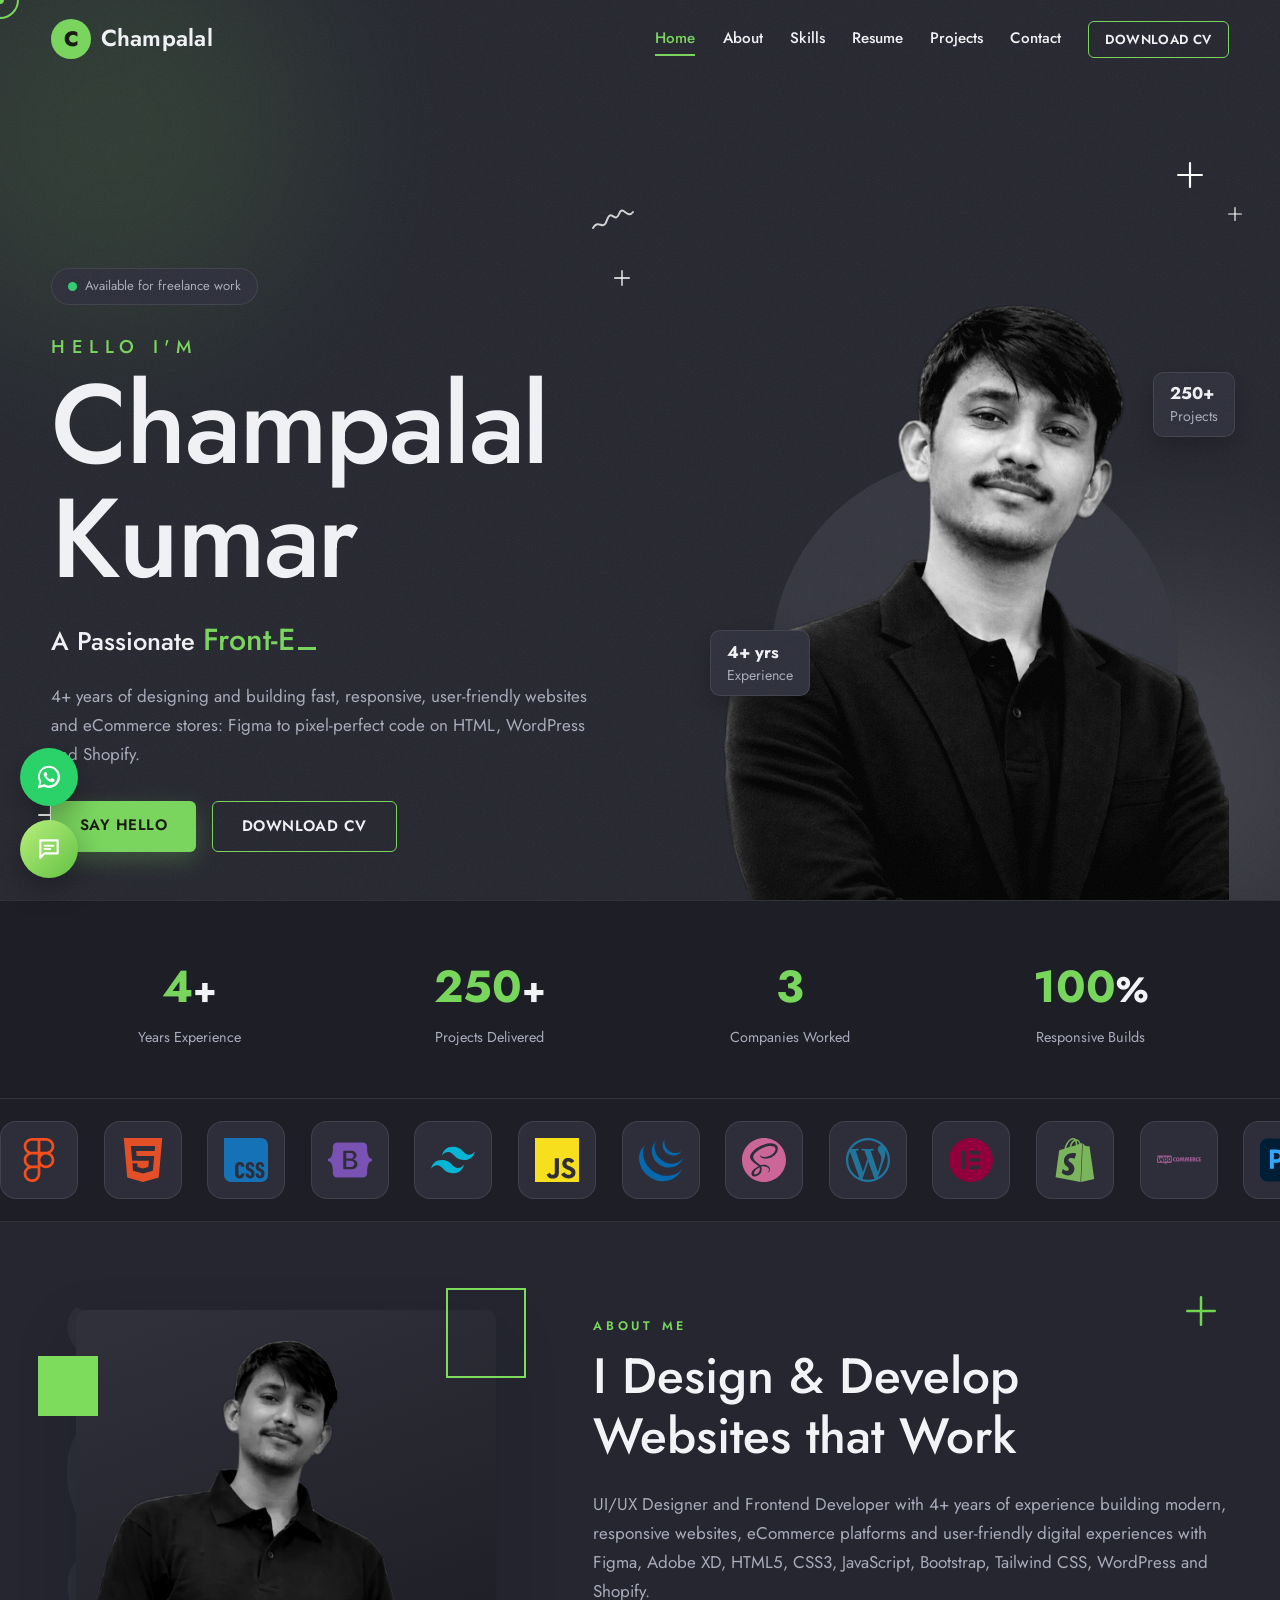
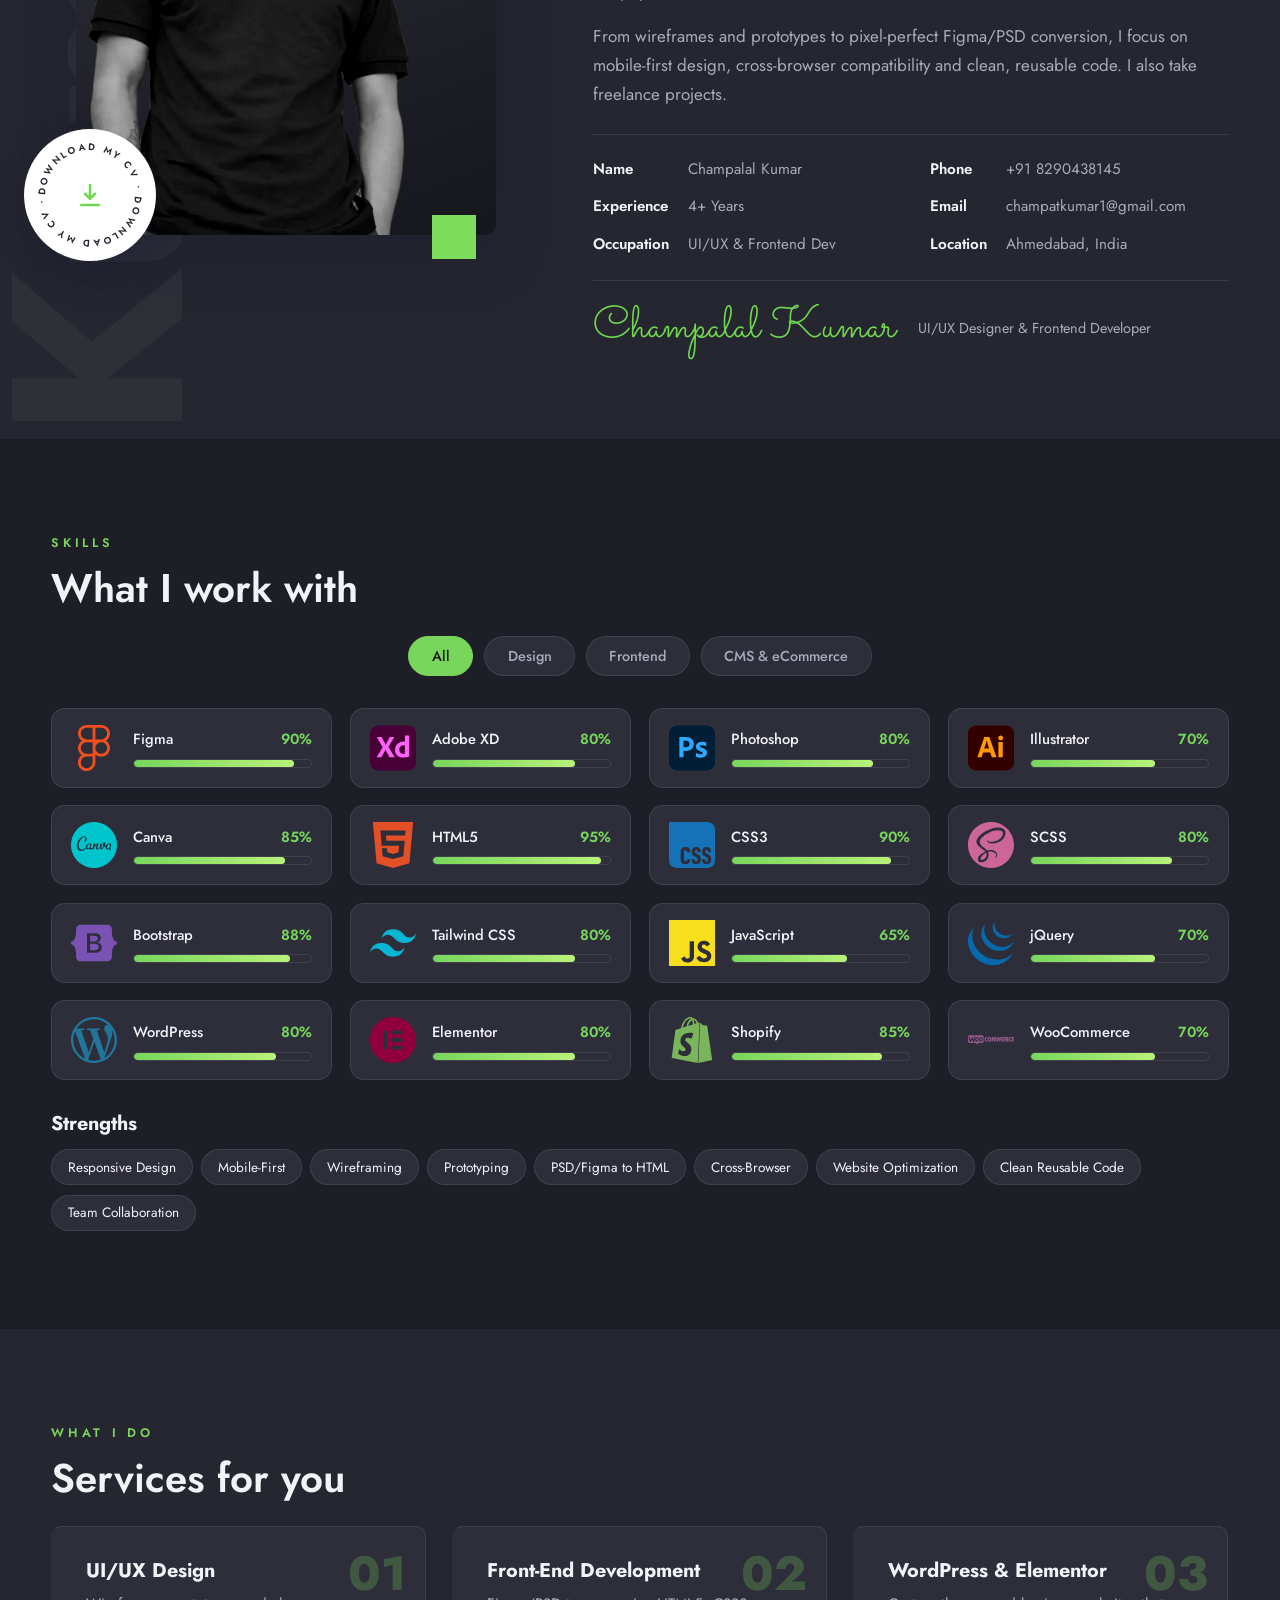
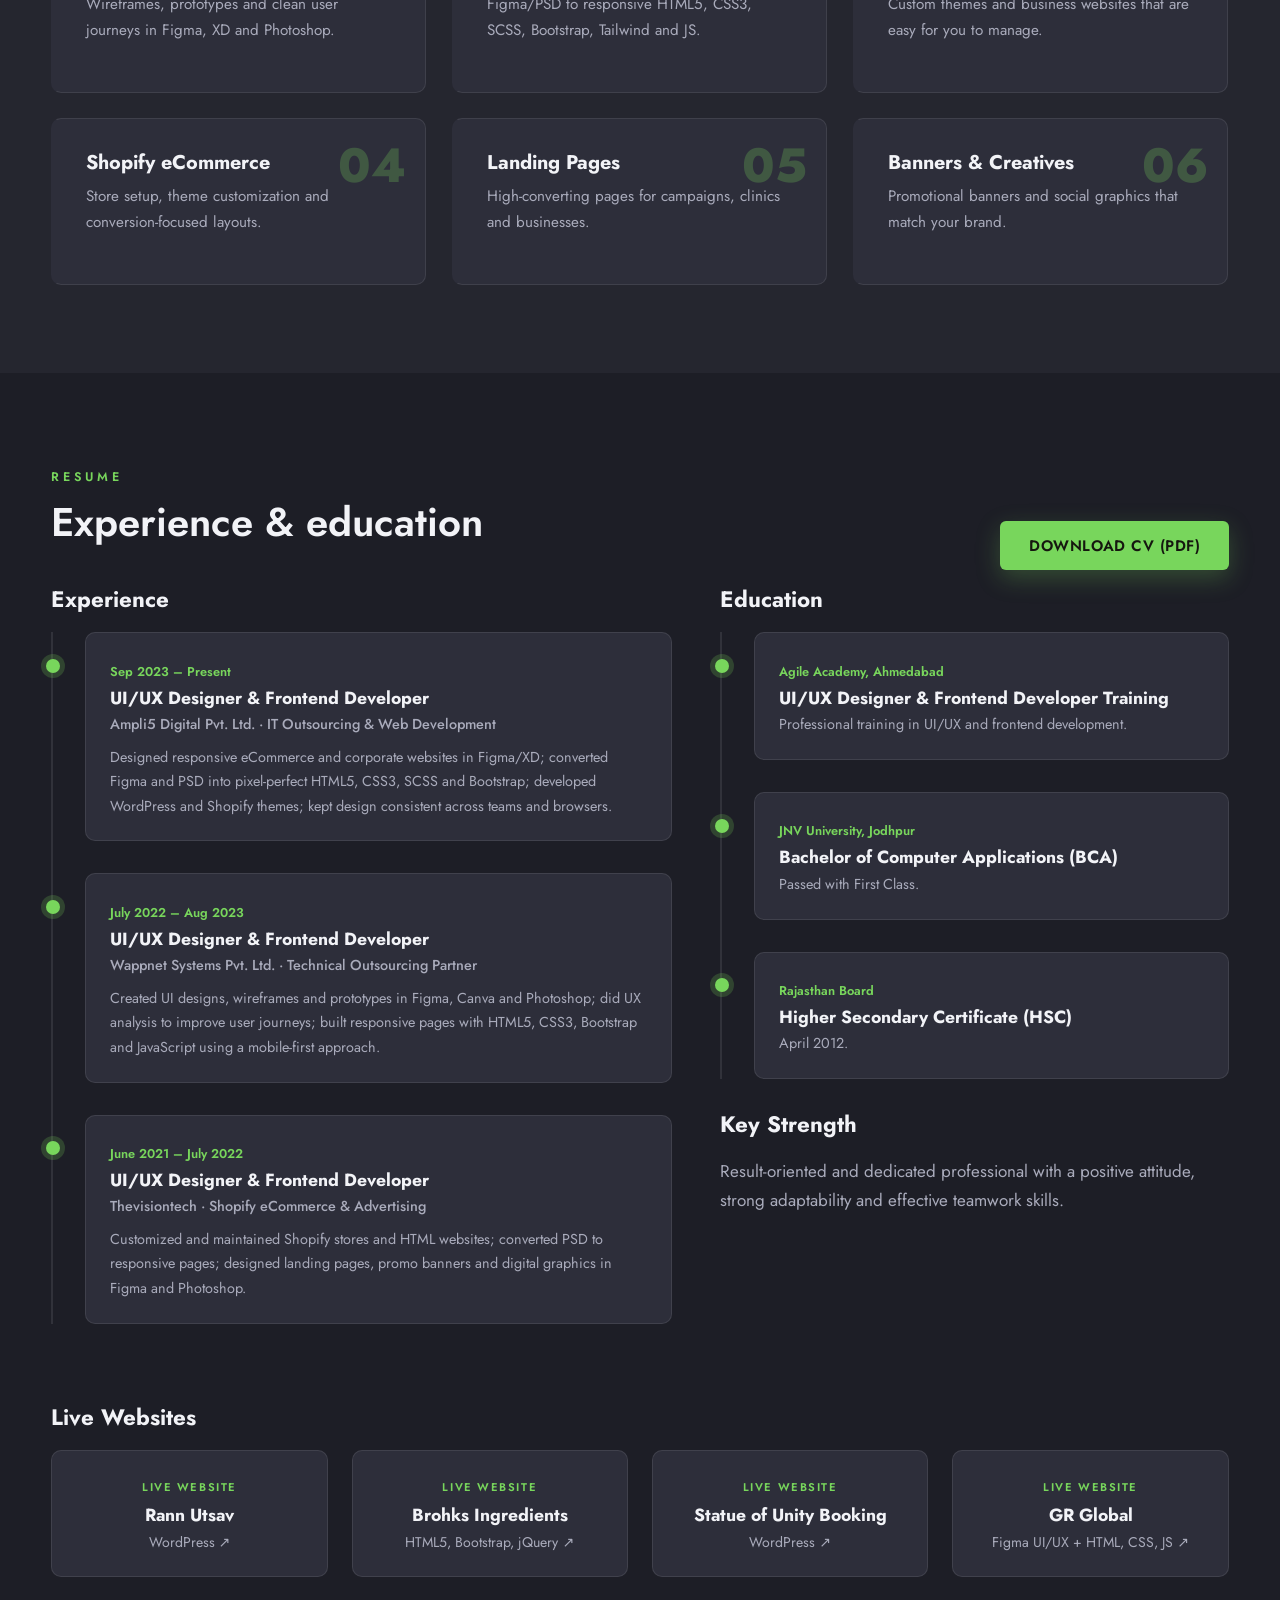
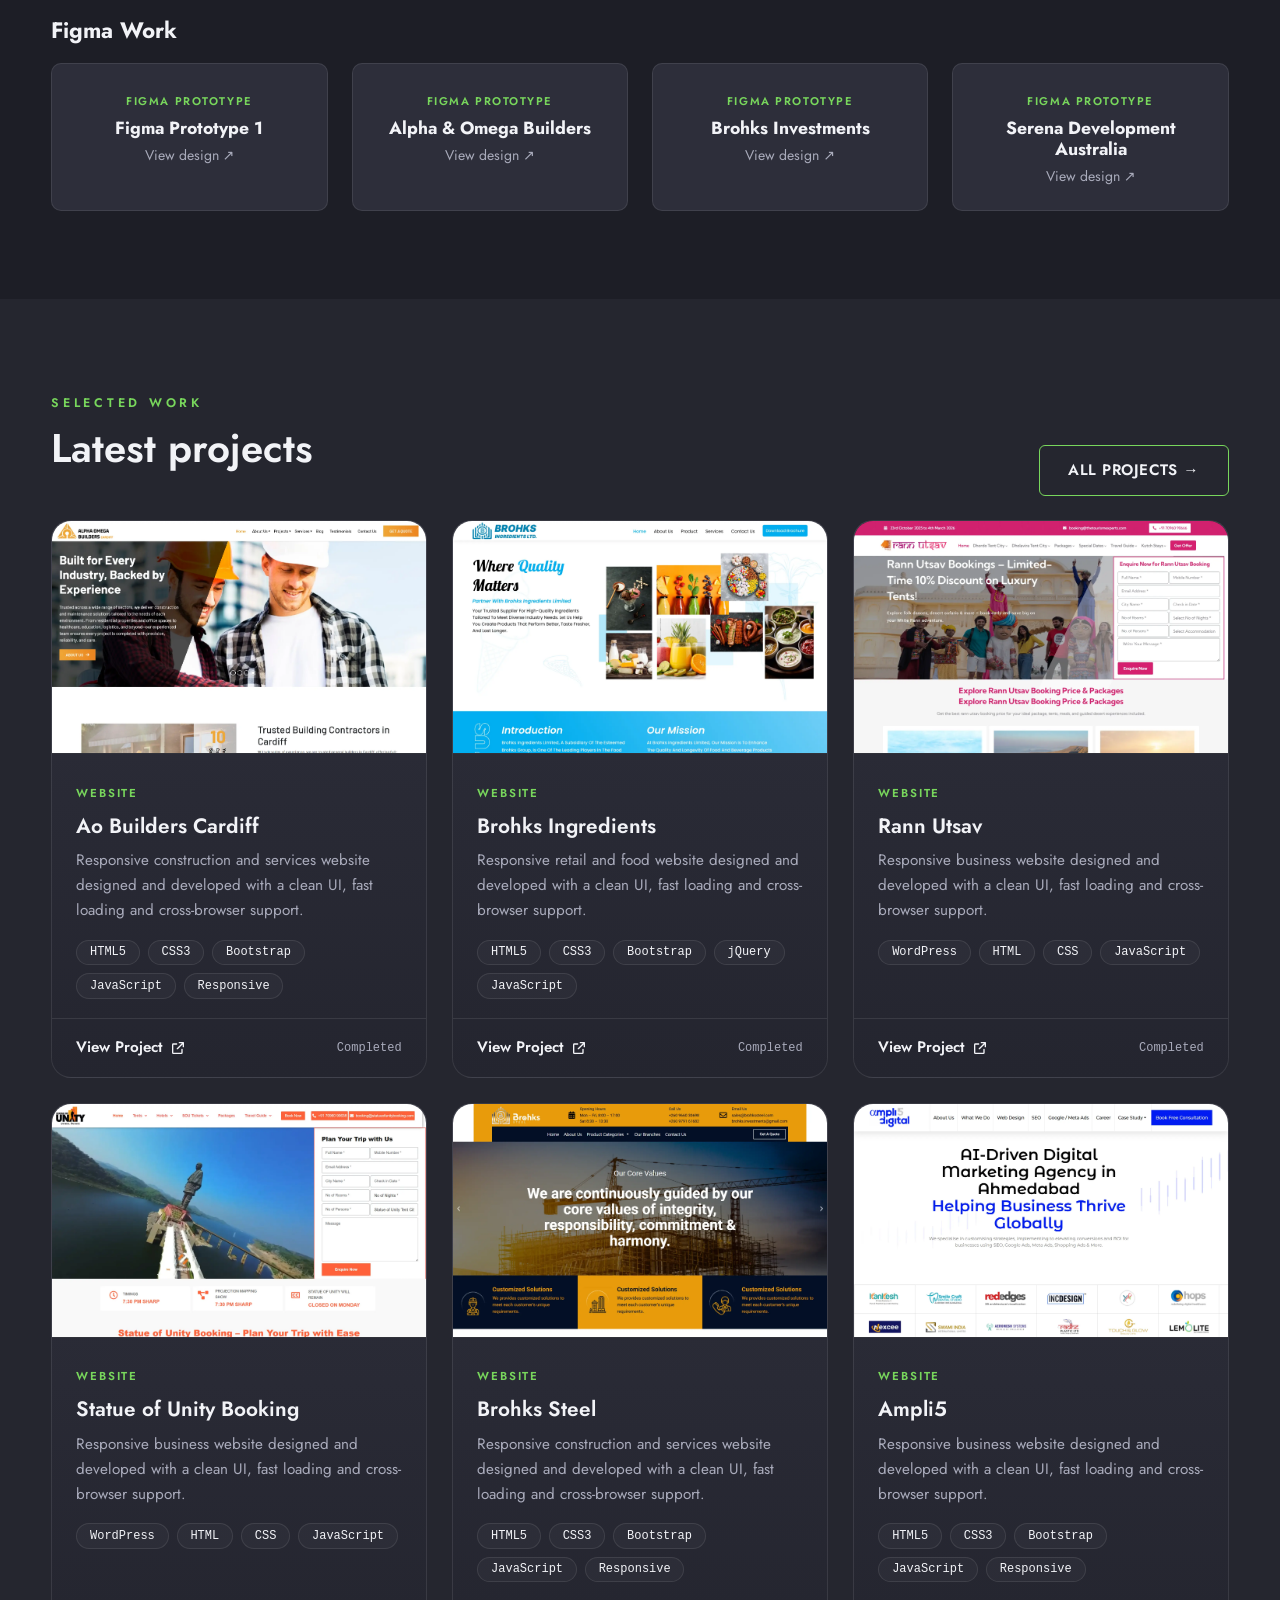
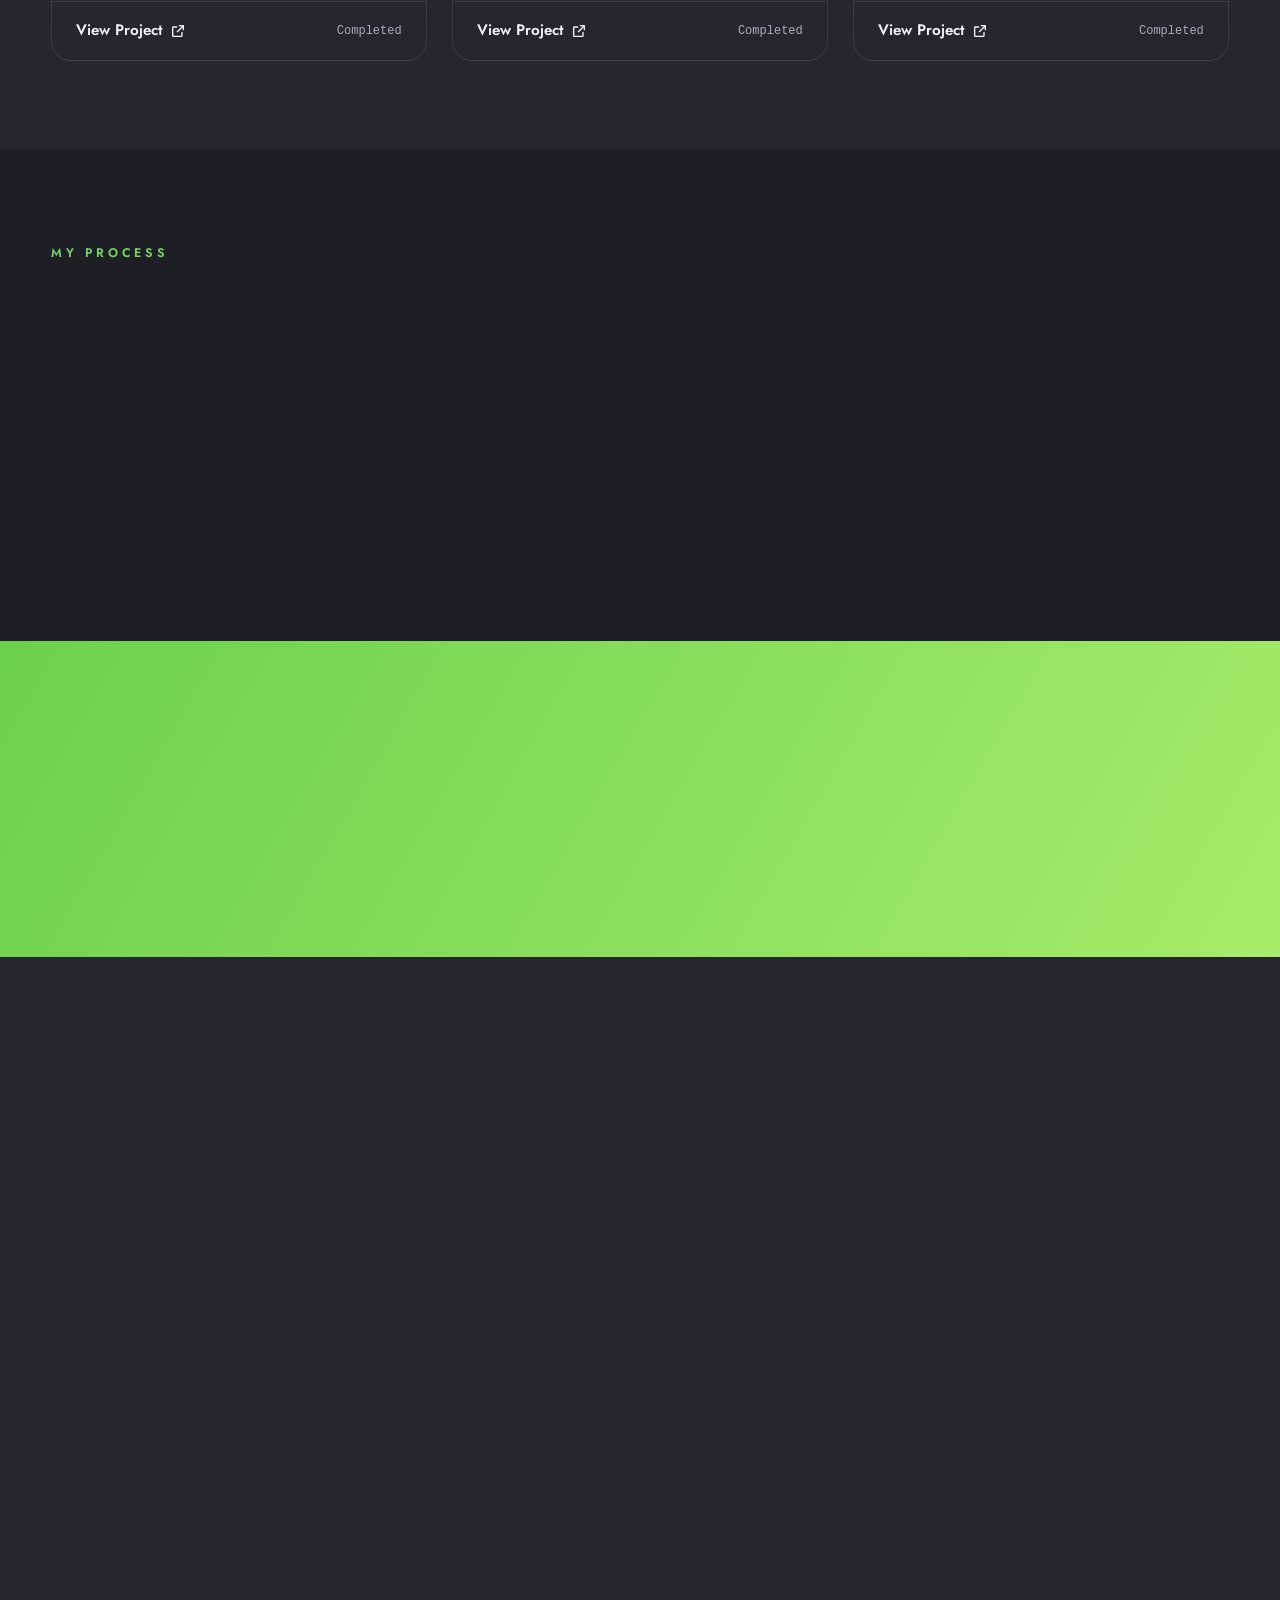
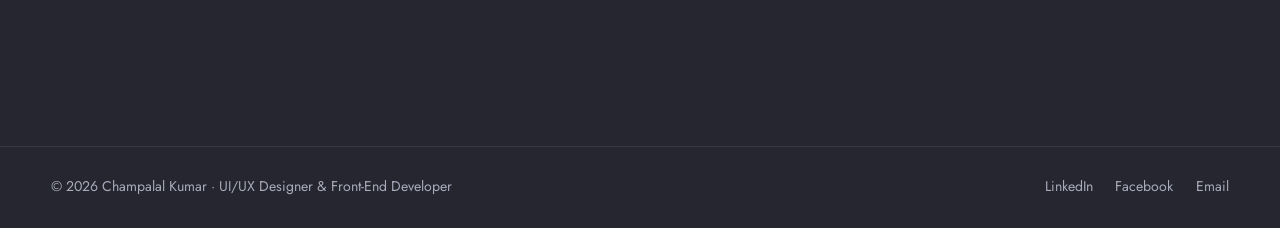
==== commit b3eb4257: "Update index.html resume a tag code changes" ====
--- a/index.html
+++ b/index.html
@@ -31,7 +31,11 @@
             <a href="index.html#resume">Resume</a>
             <a href="projects.html">Projects</a>
             <a href="index.html#contact">Contact</a>
-            <a class="btn small ghost cv" href="Champalal_Kumar_UIUX Designer and Frontend Developer.pdf" download>DOWNLOAD CV</a>
+            <a class="btn small ghost cv"
+               href="./images/cv.pdf"
+               download="Champalal_Kumar_CV.pdf">
+               DOWNLOAD CV
+            </a>
         </nav>
             <button id="burger" aria-label="Menu"><span></span><span></span><span></span></button>
     </header>
@@ -55,8 +59,13 @@
                 <p class="typed">A Passionate <b id="typed"></b><span class="caret"></span></p>
                 <p class="lead">4+ years of designing and building fast, responsive, user-friendly websites and
                     eCommerce stores: Figma to pixel-perfect code on HTML, WordPress and Shopify.</p>
-                <div class="cta"><a class="btn" href="#contact">SAY HELLO</a><a class="btn ghost"
-                        href="Champalal_Kumar_UIUX Designer and Frontend Developer.pdf" download>DOWNLOAD CV</a></div>
+                <div class="cta"><a class="btn" href="#contact">SAY HELLO</a>
+                    <a class="btn ghost"
+                       href="./images/cv.pdf"
+                       download="Champalal_Kumar_CV.pdf">
+                       DOWNLOAD CV
+                    </a>
+                </div>
             </div>
             <div class="photo cut reveal d2">
                 <div class="disc"></div><img src="images/me-hero.webp" alt="Champalal Kumar">
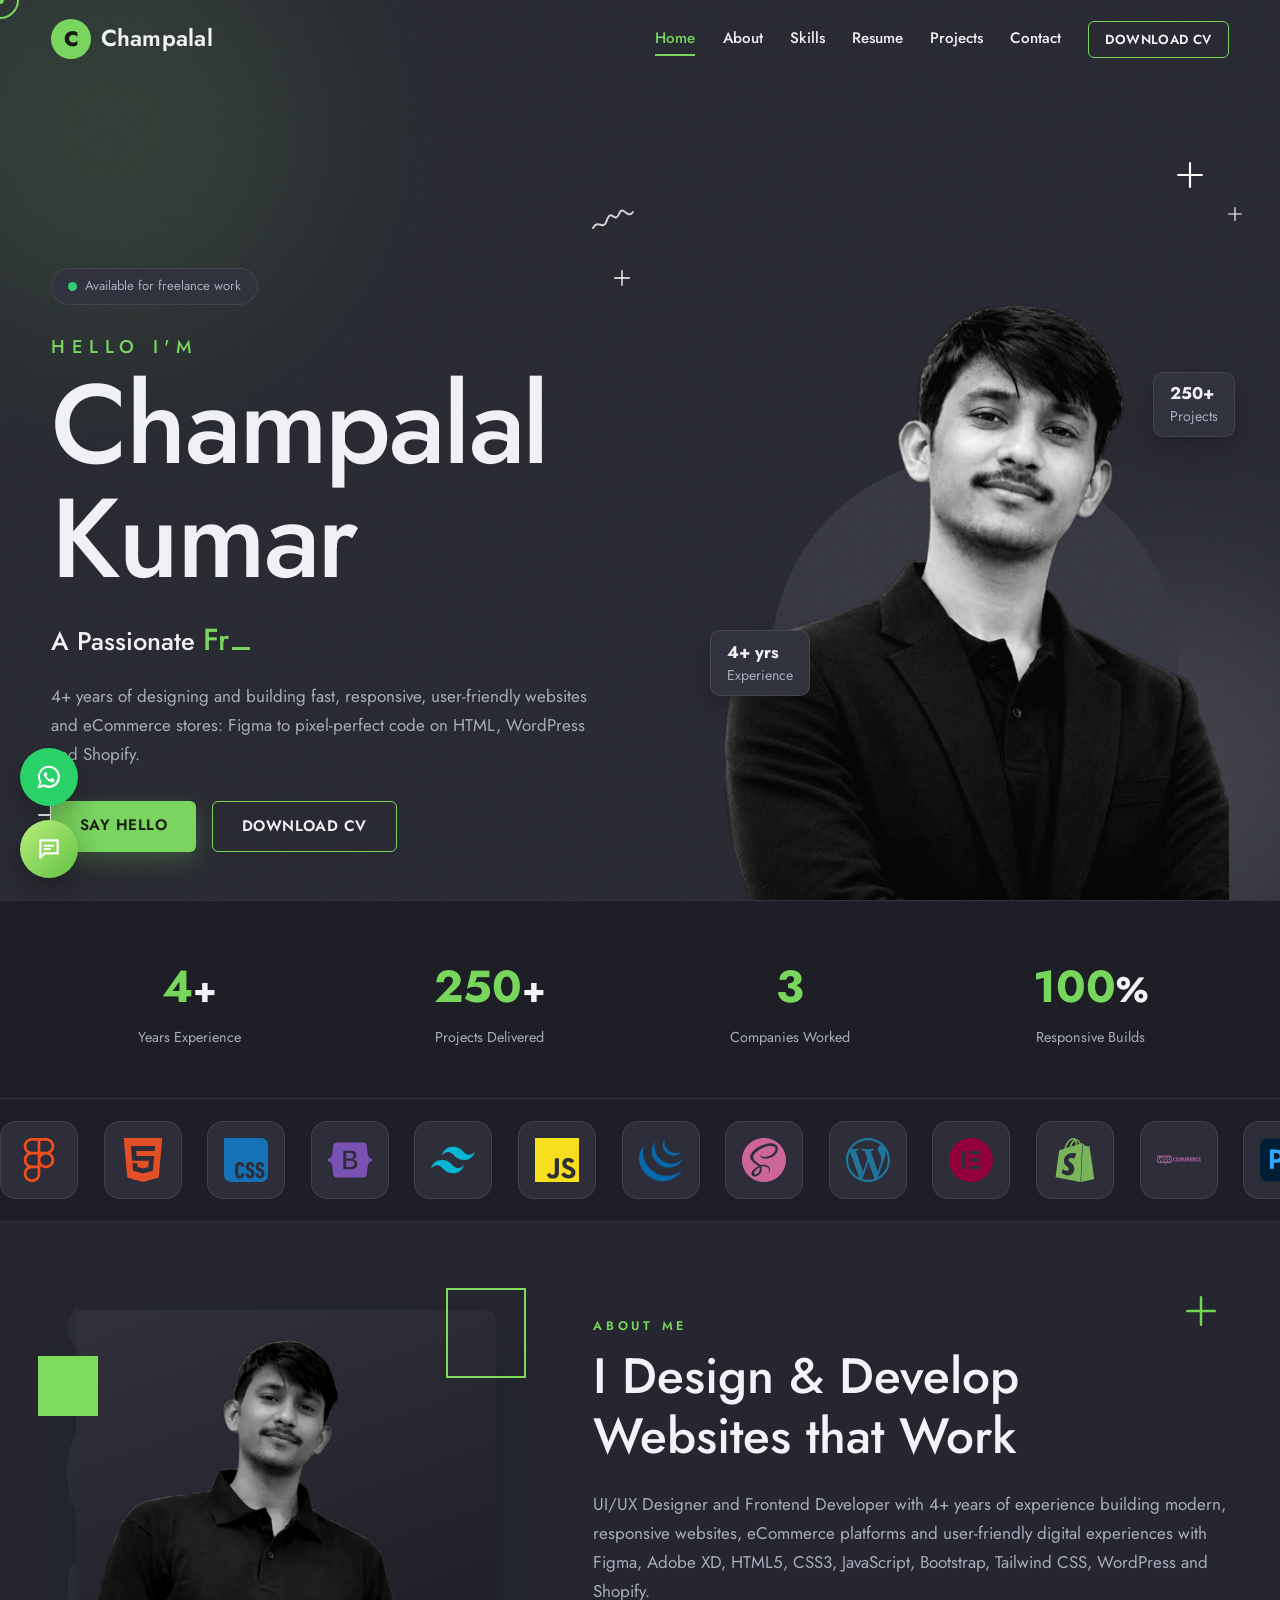
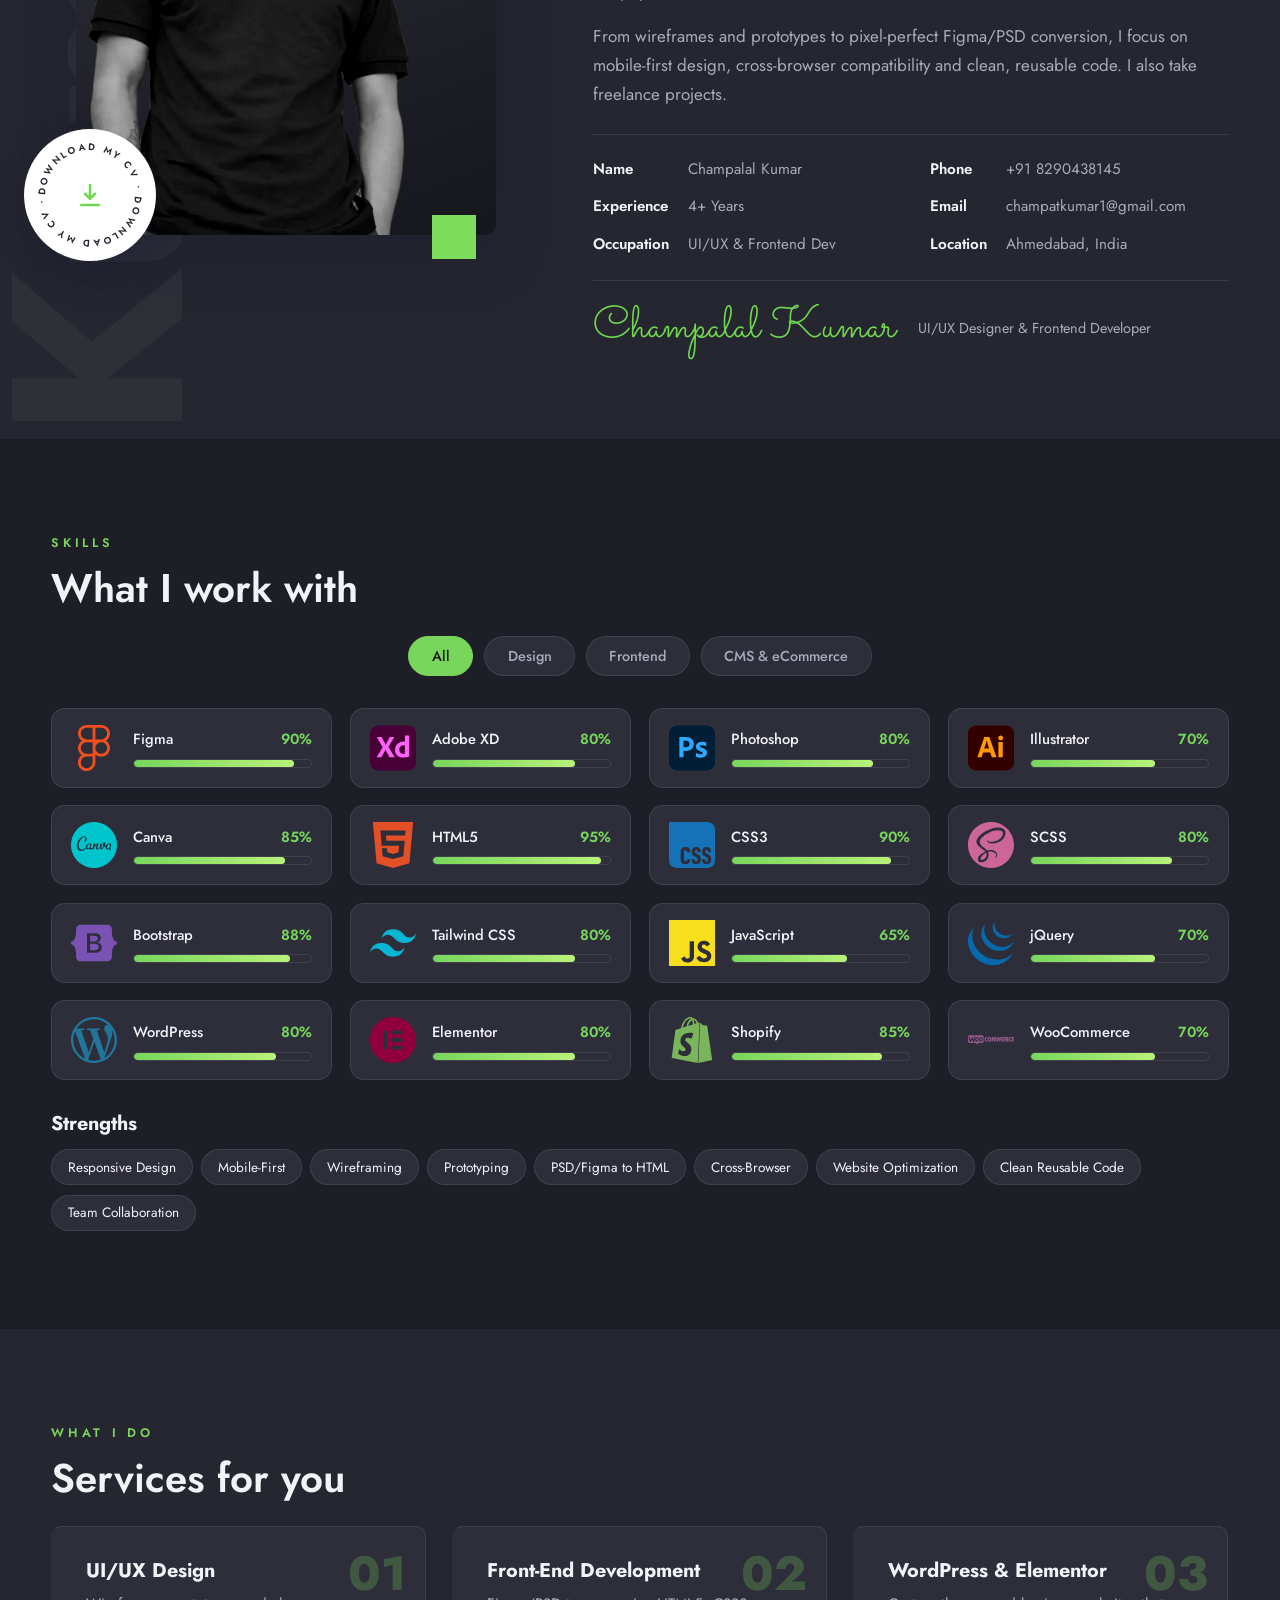
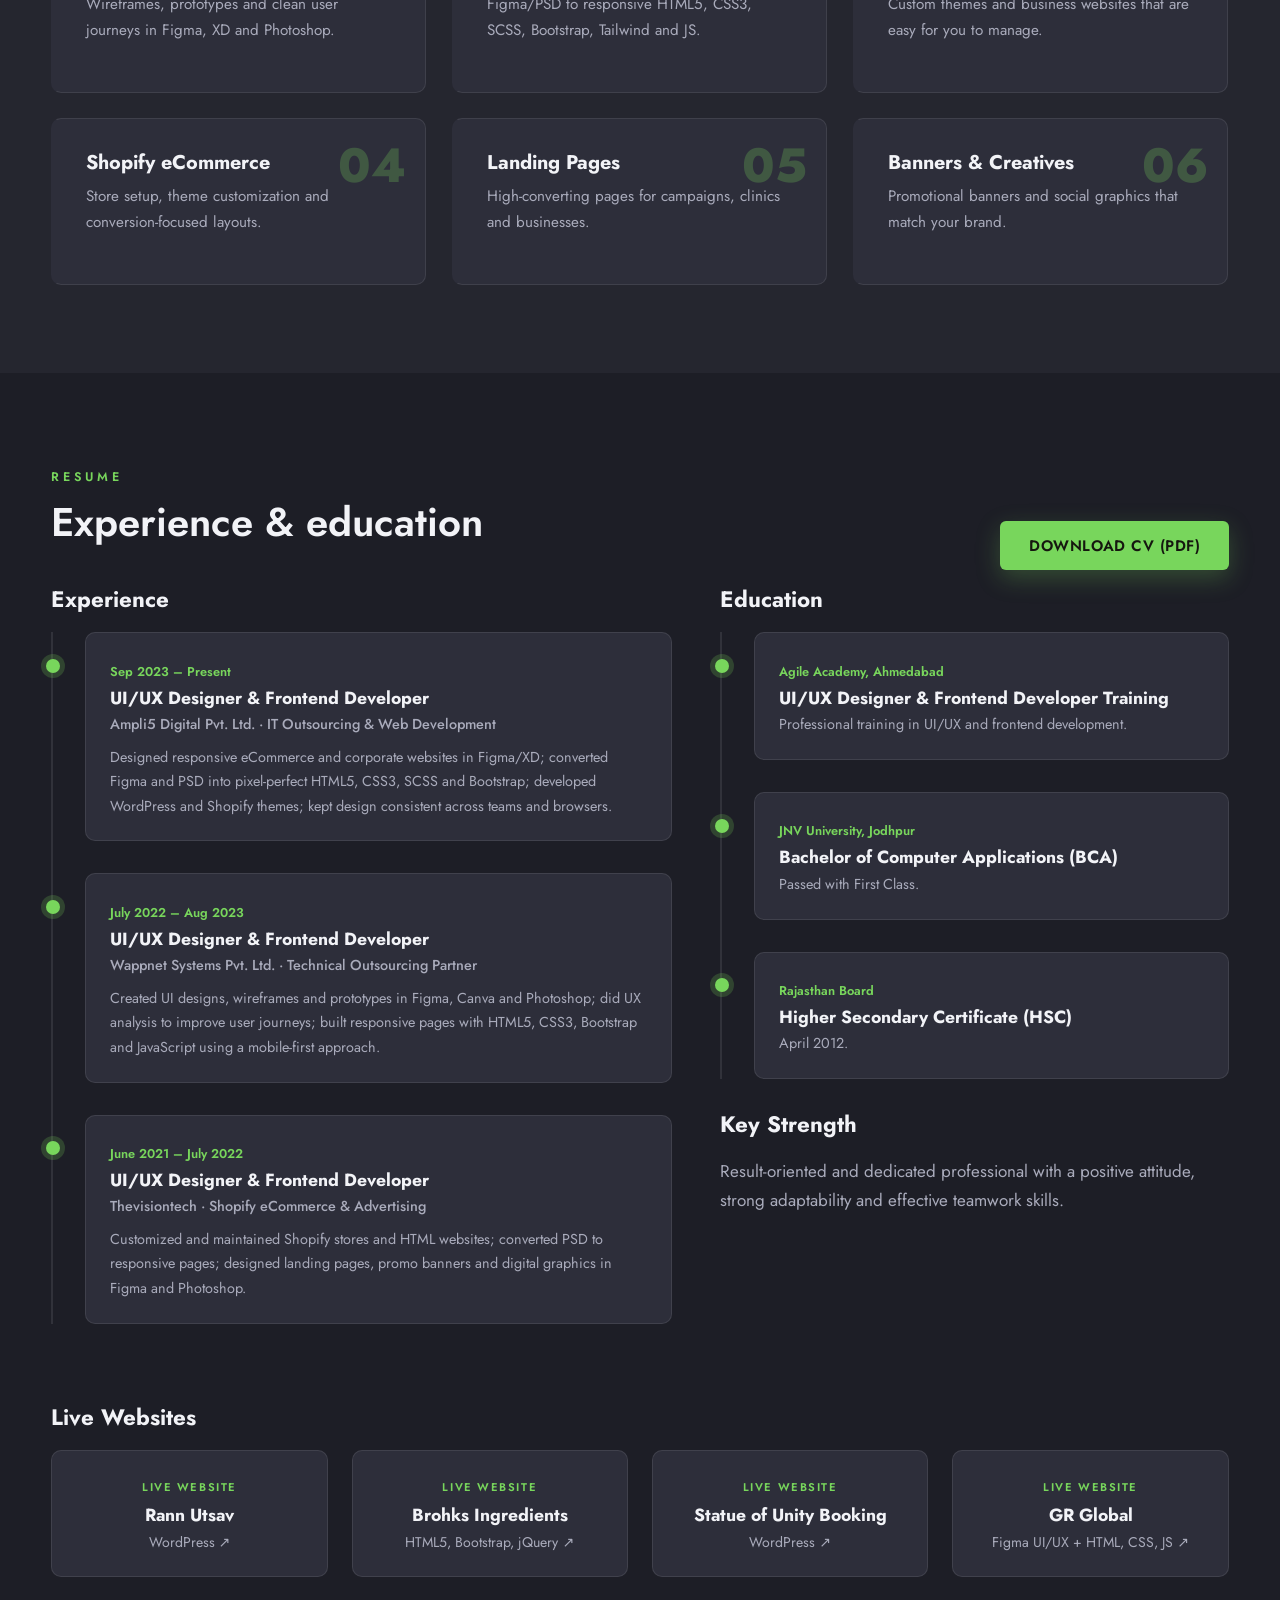
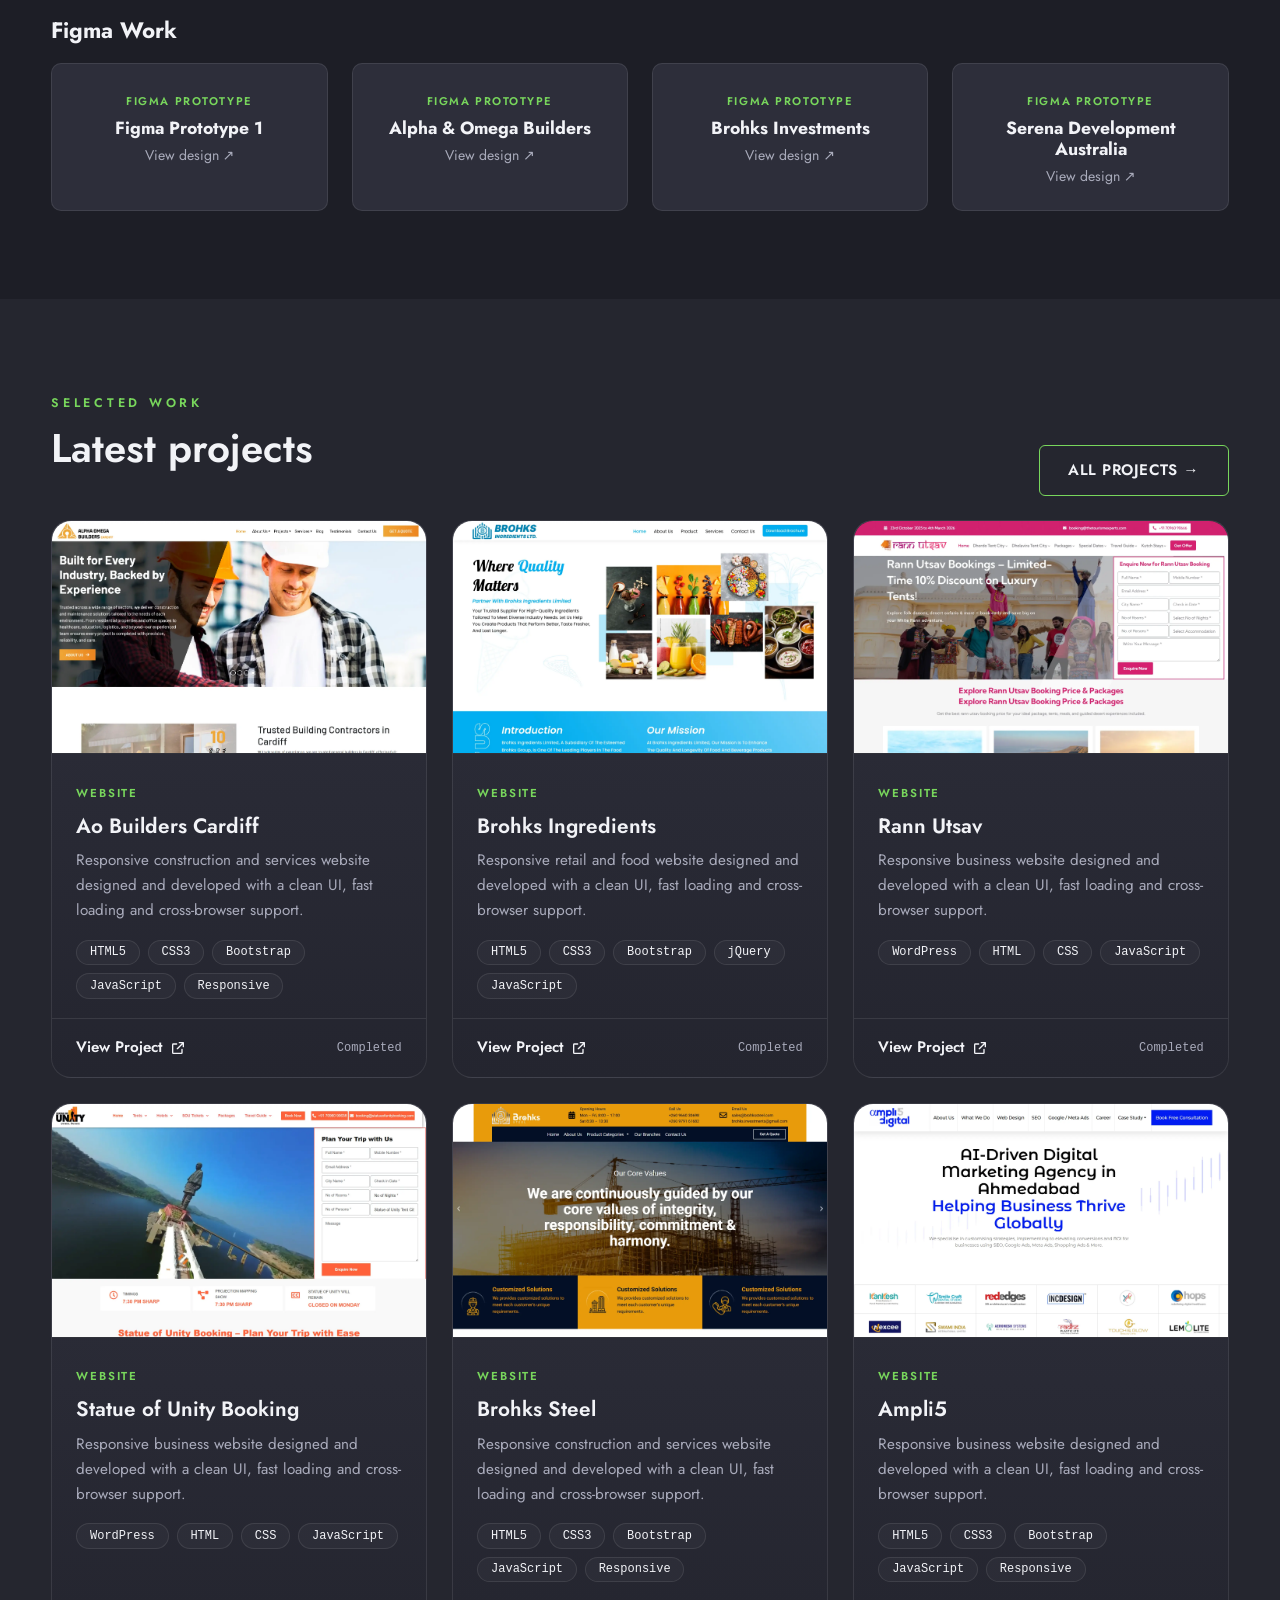
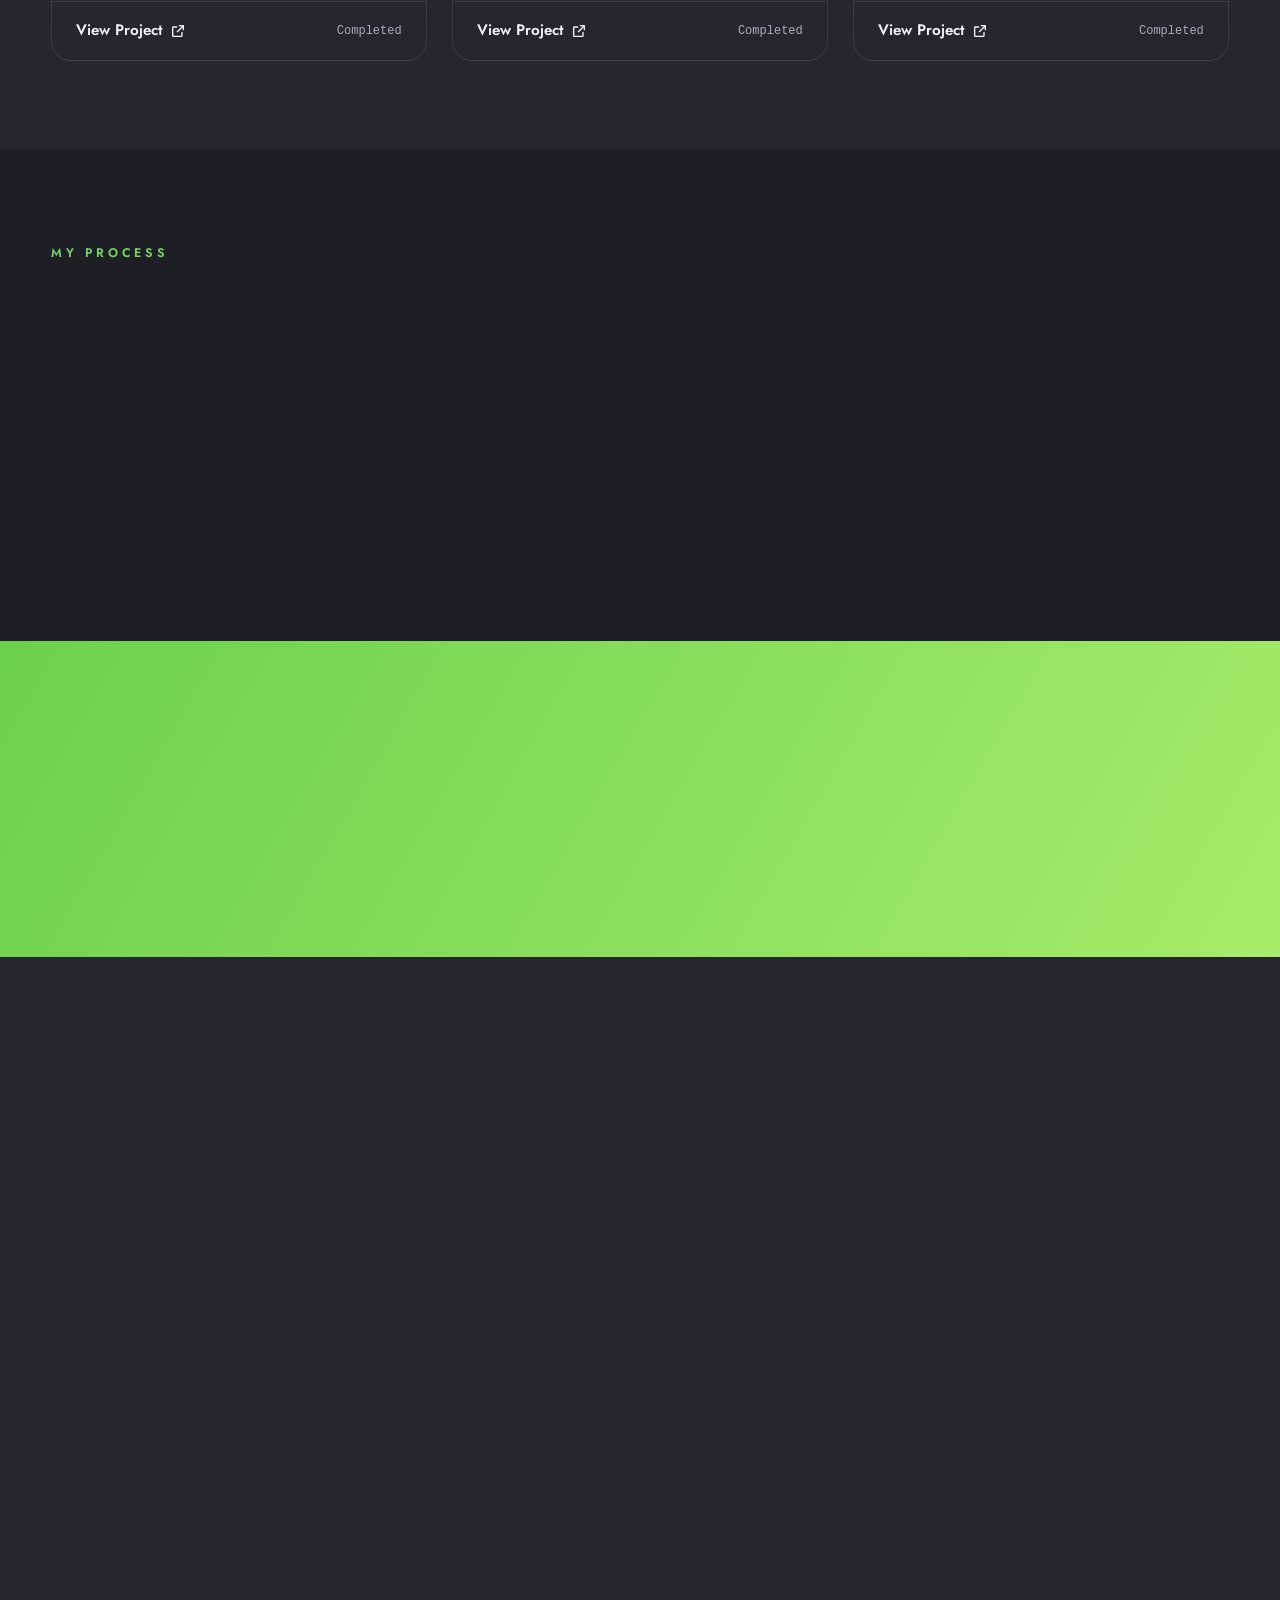
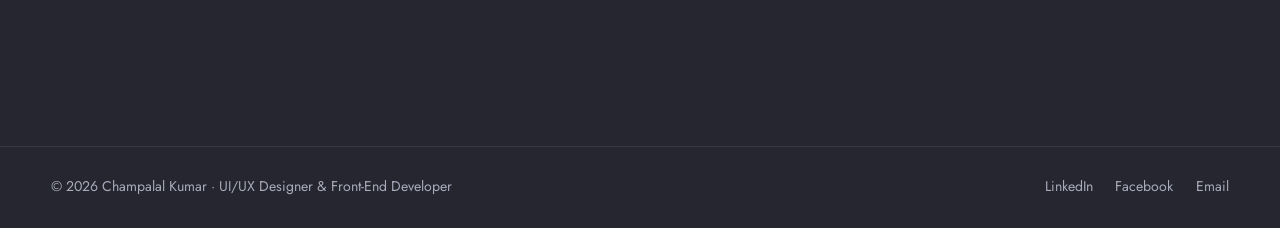
==== commit 38be0ded: "Update index.html new upload code changes" ====
--- a/index.html
+++ b/index.html
@@ -32,7 +32,7 @@
             <a href="projects.html">Projects</a>
             <a href="index.html#contact">Contact</a>
             <a class="btn small ghost cv"
-               href="./images/cv.pdf"
+               href="https://raw.githubusercontent.com/champatkumar1-dev/Champal_UI_Developer_Portfolio/main/images/cv.pdf"
                download="Champalal_Kumar_CV.pdf">
                DOWNLOAD CV
             </a>
@@ -61,7 +61,7 @@
                     eCommerce stores: Figma to pixel-perfect code on HTML, WordPress and Shopify.</p>
                 <div class="cta"><a class="btn" href="#contact">SAY HELLO</a>
                     <a class="btn ghost"
-                       href="./images/cv.pdf"
+                       href="https://raw.githubusercontent.com/champatkumar1-dev/Champal_UI_Developer_Portfolio/main/images/cv.pdf"
                        download="Champalal_Kumar_CV.pdf">
                        DOWNLOAD CV
                     </a>
